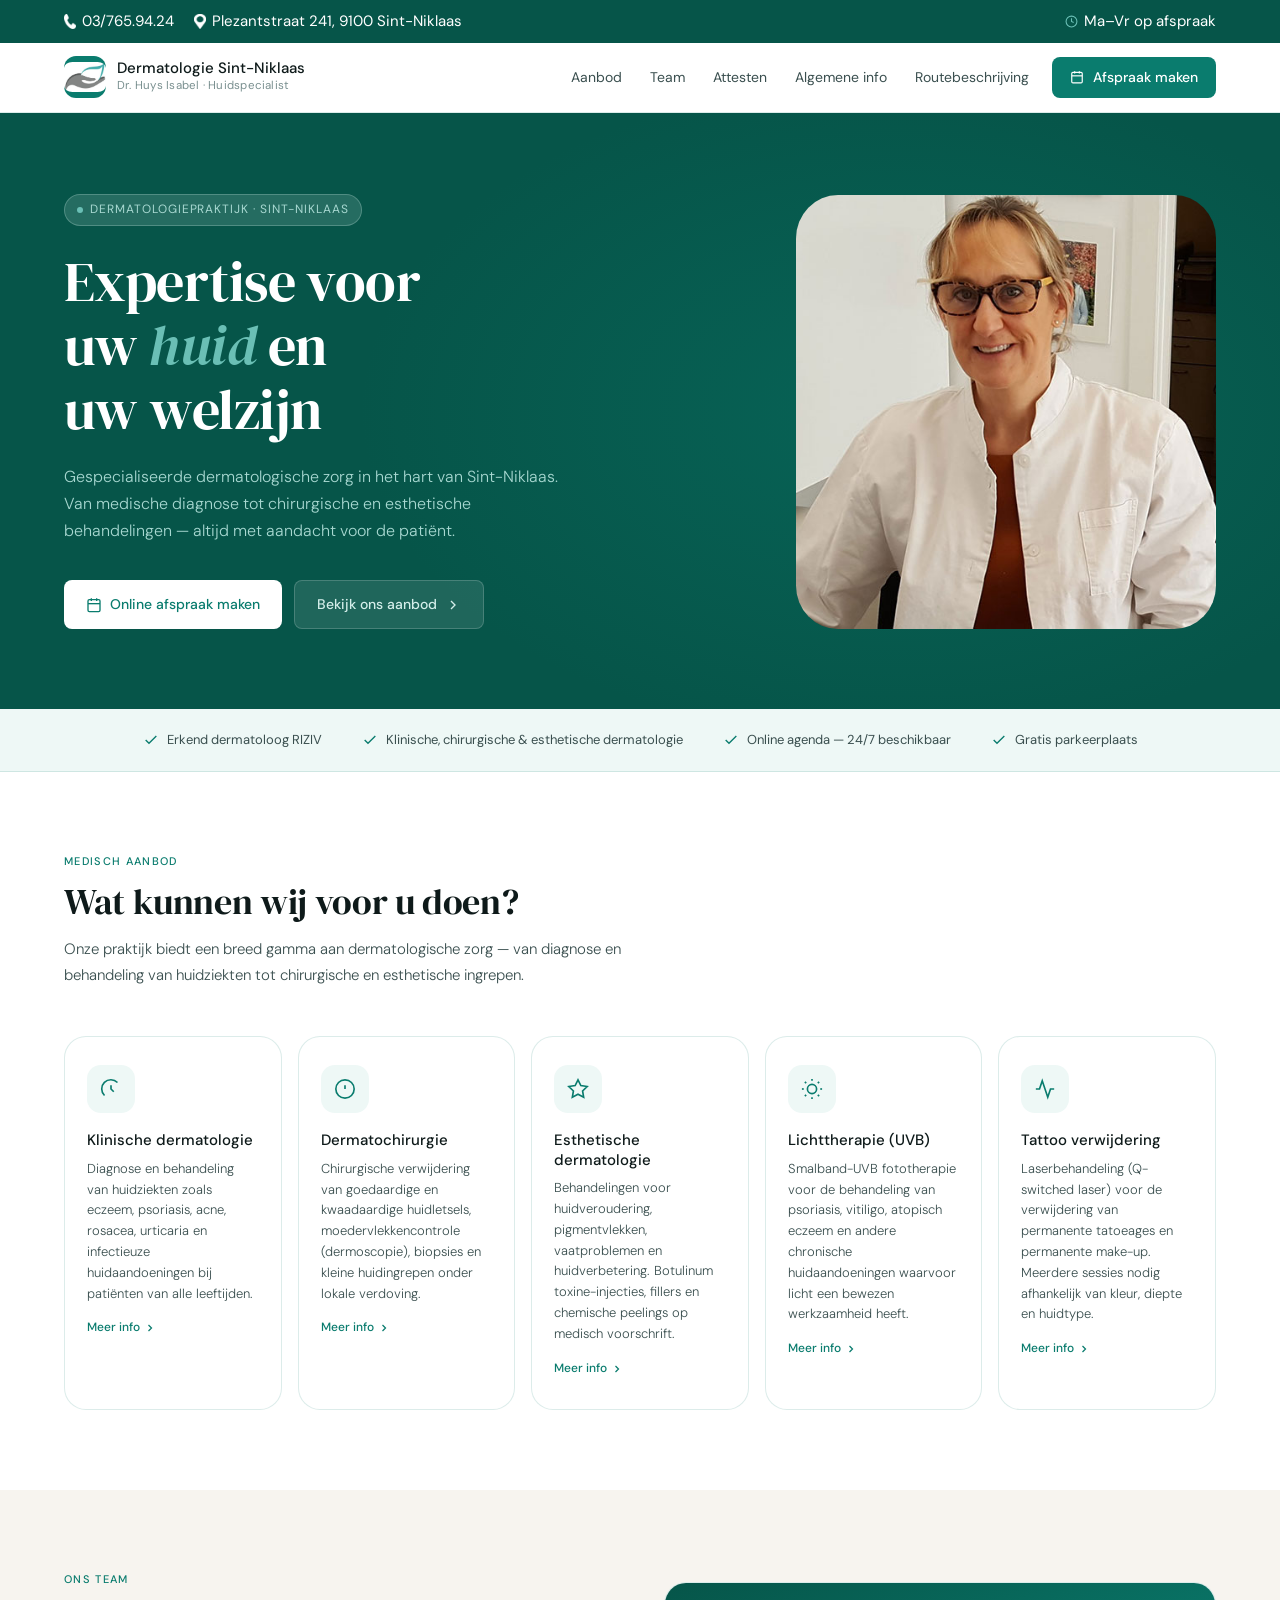
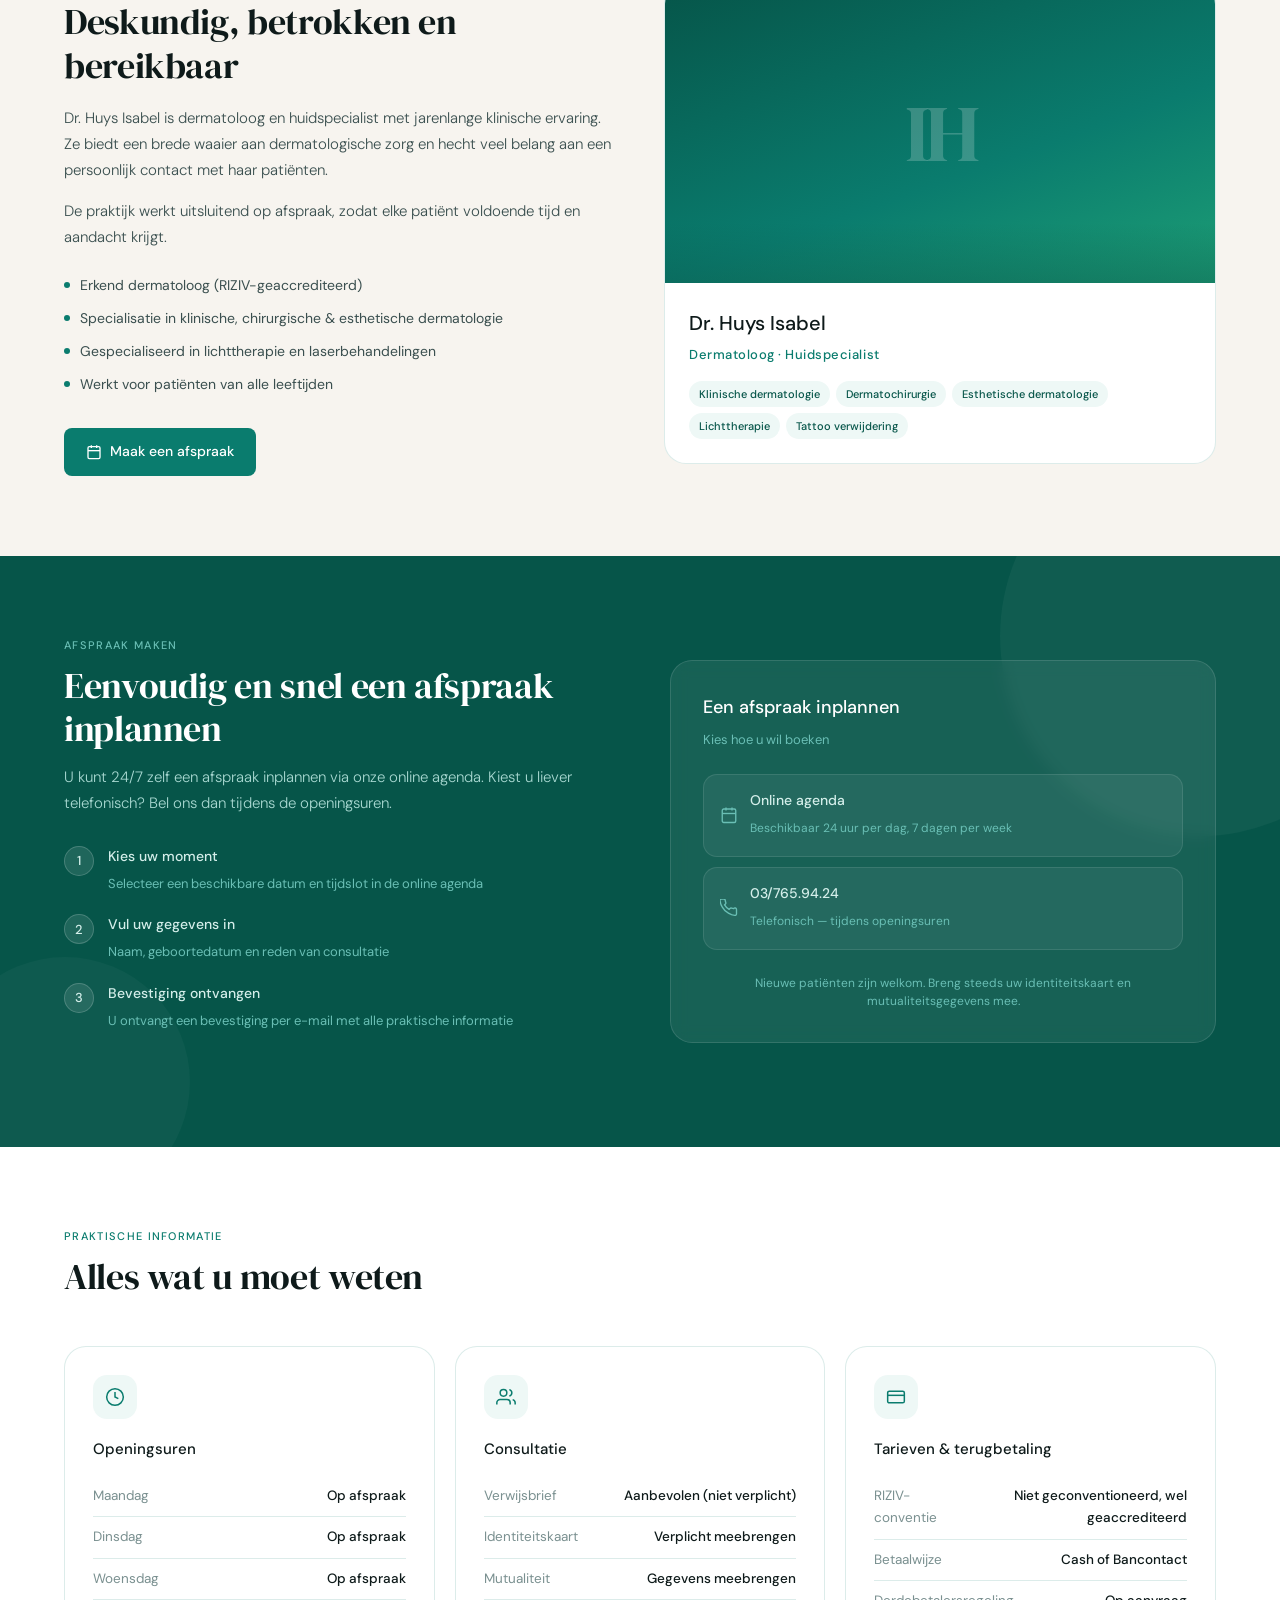
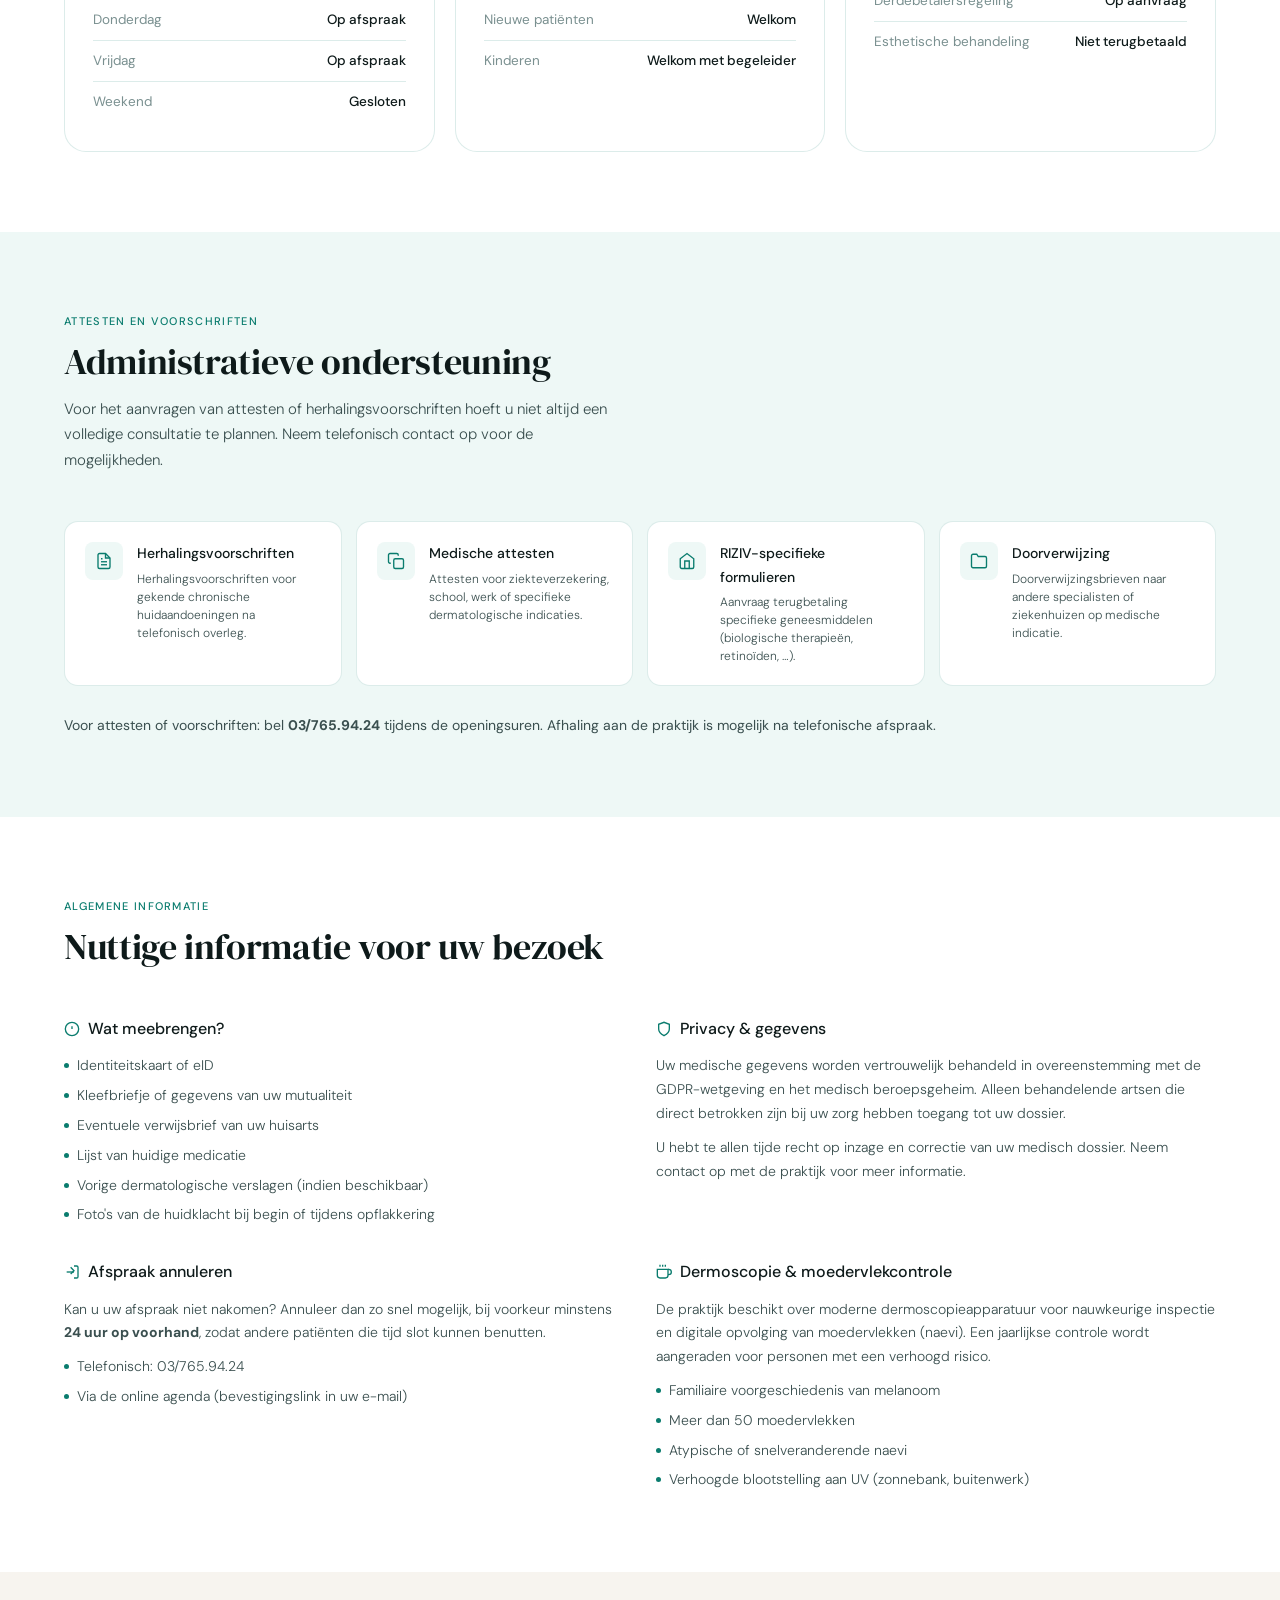
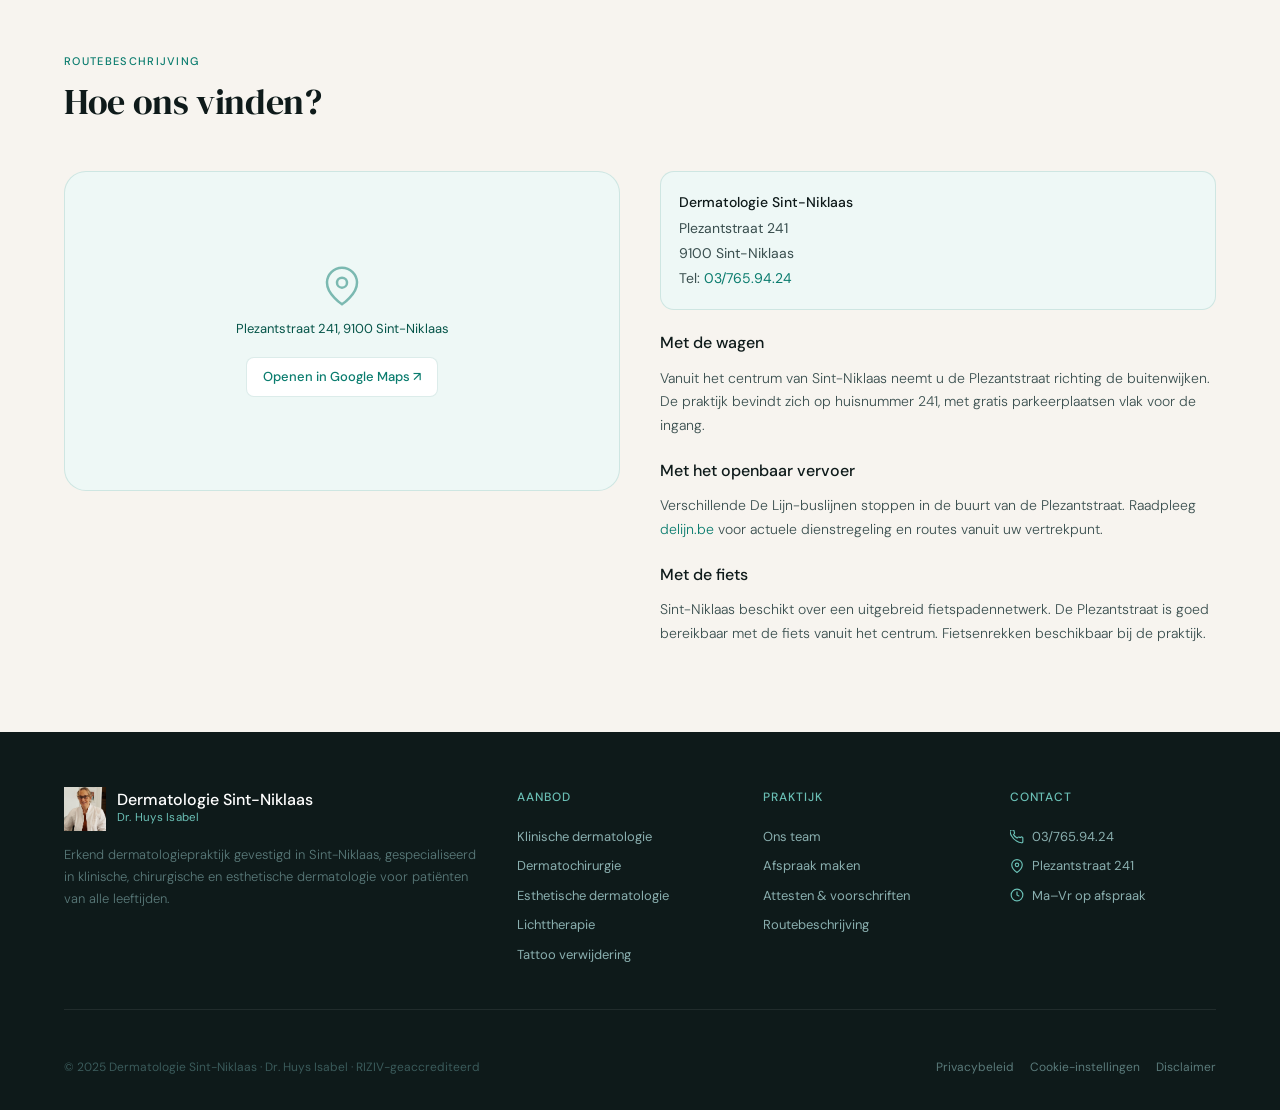
==== index.html @ d9a7b449 "first commit" ====
<!DOCTYPE html>
<html lang="nl-BE">
<head>
  <meta charset="UTF-8">
  <meta name="viewport" content="width=device-width, initial-scale=1.0">
  <title>Dermatologie Sint-Niklaas – Dr. Huys Isabel</title>
  <link rel="preconnect" href="https://fonts.googleapis.com">
  <link rel="preconnect" href="https://fonts.gstatic.com" crossorigin>
  <link href="https://fonts.googleapis.com/css2?family=DM+Sans:ital,opsz,wght@0,9..40,300;0,9..40,400;0,9..40,500;1,9..40,300&family=DM+Serif+Display:ital@0;1&display=swap" rel="stylesheet">
  <link rel="stylesheet" href="style.css">
</head>
<body>

<!-- TOPBAR -->
<div class="topbar">
  <div class="topbar-left">
    <div class="topbar-item">
      <img src="Images/phone_icon.png" >
      03/765.94.24
    </div>
    <div class="topbar-item">
      <img src="Images/location_icon.png">
      Plezantstraat 241, 9100 Sint-Niklaas
    </div>
  </div>
  <div class="topbar-item">
    <svg viewBox="0 0 24 24" stroke-width="2"><circle cx="12" cy="12" r="10"/><polyline points="12,6 12,12 16,14"/></svg>
    Ma–Vr op afspraak
  </div>
</div>

<!-- HEADER -->
<header class="header" id="header">
  <a href="#" class="logo">
    <div class="logo-mark">
      <img src="Images/logo.png" alt="logo" style="border-radius: 20%;"/>
    </div>
    <div>
      <div class="logo-name">Dermatologie Sint-Niklaas</div>
      <div class="logo-sub">Dr. Huys Isabel · Huidspecialist</div>
    </div>
  </a>
  <nav class="nav" id="nav">
    <a href="#aanbod">Aanbod</a>
    <a href="#team">Team</a>
    <a href="#attesten">Attesten</a>
    <a href="#info">Algemene info</a>
    <a href="#route">Routebeschrijving</a>
    <a href="#afspraak" class="nav-cta">
      <svg style="width:14px;height:14px;stroke:currentColor;fill:none;stroke-width:2;display:inline;margin-right:5px;vertical-align:-2px" viewBox="0 0 24 24"><rect x="3" y="4" width="18" height="18" rx="2"/><line x1="16" y1="2" x2="16" y2="6"/><line x1="8" y1="2" x2="8" y2="6"/><line x1="3" y1="10" x2="21" y2="10"/></svg>
      Afspraak maken
    </a>
  </nav>
  <button class="hamburger" onclick="document.getElementById('nav').classList.toggle('open')" aria-label="Menu openen">
    <span></span><span></span><span></span>
  </button>
</header>

<!-- HERO -->
<section class="hero">
  <div class="hero-content">
    <div class="hero-tag"><div class="hero-tag-dot"></div> Dermatologiepraktijk · Sint-Niklaas</div>
    <h1>Expertise voor<br>uw <em>huid</em> en<br>uw welzijn</h1>
    <p class="hero-desc">Gespecialiseerde dermatologische zorg in het hart van Sint-Niklaas. Van medische diagnose tot chirurgische en esthetische behandelingen — altijd met aandacht voor de patiënt.</p>
    <div class="hero-actions">
      <a href="#afspraak" class="btn btn-white">
        <svg viewBox="0 0 24 24"><rect x="3" y="4" width="18" height="18" rx="2"/><line x1="16" y1="2" x2="16" y2="6"/><line x1="8" y1="2" x2="8" y2="6"/><line x1="3" y1="10" x2="21" y2="10"/></svg>
        Online afspraak maken
      </a>
      <a href="#aanbod" class="btn btn-ghost">
        Bekijk ons aanbod
        <svg viewBox="0 0 24 24"><polyline points="9 18 15 12 9 6"/></svg>
      </a>
    </div>
  </div>
  <div class="hero-content">
    <img src="Images/ProfielFoto.png" alt="Profielfoto" style="border-radius: 10%;"/>
  </div>
</section>

<!-- TRUST BAR -->
<div class="trust-bar">
  <div class="trust-item">
    <svg viewBox="0 0 24 24"><polyline points="20 6 9 17 4 12"/></svg>
    Erkend dermatoloog RIZIV
  </div>
  <div class="trust-item">
    <svg viewBox="0 0 24 24"><polyline points="20 6 9 17 4 12"/></svg>
    Klinische, chirurgische & esthetische dermatologie
  </div>
  <div class="trust-item">
    <svg viewBox="0 0 24 24"><polyline points="20 6 9 17 4 12"/></svg>
    Online agenda — 24/7 beschikbaar
  </div>
  <div class="trust-item">
    <svg viewBox="0 0 24 24"><polyline points="20 6 9 17 4 12"/></svg>
    Gratis parkeerplaats
  </div>
</div>

<!-- AANBOD -->
<section class="section" id="aanbod">
  <div class="section-header">
    <div class="eyebrow">Medisch aanbod</div>
    <h2 class="section-title">Wat kunnen wij voor u doen?</h2>
    <p class="section-desc">Onze praktijk biedt een breed gamma aan dermatologische zorg — van diagnose en behandeling van huidziekten tot chirurgische en esthetische ingrepen.</p>
  </div>
  <div class="services-grid">
    <div class="service-card">
      <div class="service-icon">
        <svg viewBox="0 0 24 24"><path d="M4.93 19.07A10 10 0 1119.07 4.93"/><path d="M12 8v4l3 3"/></svg>
      </div>
      <h3>Klinische dermatologie</h3>
      <p>Diagnose en behandeling van huidziekten zoals eczeem, psoriasis, acne, rosacea, urticaria en infectieuze huidaandoeningen bij patiënten van alle leeftijden.</p>
      <div class="service-link">Meer info <svg viewBox="0 0 24 24"><polyline points="9 18 15 12 9 6"/></svg></div>
    </div>
    <div class="service-card">
      <div class="service-icon">
        <svg viewBox="0 0 24 24"><circle cx="12" cy="12" r="10"/><line x1="12" y1="8" x2="12" y2="12"/><line x1="12" y1="16" x2="12.01" y2="16"/></svg>
      </div>
      <h3>Dermatochirurgie</h3>
      <p>Chirurgische verwijdering van goedaardige en kwaadaardige huidletsels, moedervlekkencontrole (dermoscopie), biopsies en kleine huidingrepen onder lokale verdoving.</p>
      <div class="service-link">Meer info <svg viewBox="0 0 24 24"><polyline points="9 18 15 12 9 6"/></svg></div>
    </div>
    <div class="service-card">
      <div class="service-icon">
        <svg viewBox="0 0 24 24"><path d="M12 2l3.09 6.26L22 9.27l-5 4.87 1.18 6.88L12 17.77l-6.18 3.25L7 14.14 2 9.27l6.91-1.01L12 2z"/></svg>
      </div>
      <h3>Esthetische dermatologie</h3>
      <p>Behandelingen voor huidveroudering, pigmentvlekken, vaatproblemen en huidverbetering. Botulinum toxine-injecties, fillers en chemische peelings op medisch voorschrift.</p>
      <div class="service-link">Meer info <svg viewBox="0 0 24 24"><polyline points="9 18 15 12 9 6"/></svg></div>
    </div>
    <div class="service-card">
      <div class="service-icon">
        <svg viewBox="0 0 24 24"><circle cx="12" cy="12" r="5"/><line x1="12" y1="1" x2="12" y2="3"/><line x1="12" y1="21" x2="12" y2="23"/><line x1="4.22" y1="4.22" x2="5.64" y2="5.64"/><line x1="18.36" y1="18.36" x2="19.78" y2="19.78"/><line x1="1" y1="12" x2="3" y2="12"/><line x1="21" y1="12" x2="23" y2="12"/><line x1="4.22" y1="19.78" x2="5.64" y2="18.36"/><line x1="18.36" y1="5.64" x2="19.78" y2="4.22"/></svg>
      </div>
      <h3>Lichttherapie (UVB)</h3>
      <p>Smalband-UVB fototherapie voor de behandeling van psoriasis, vitiligo, atopisch eczeem en andere chronische huidaandoeningen waarvoor licht een bewezen werkzaamheid heeft.</p>
      <div class="service-link">Meer info <svg viewBox="0 0 24 24"><polyline points="9 18 15 12 9 6"/></svg></div>
    </div>
    <div class="service-card">
      <div class="service-icon">
        <svg viewBox="0 0 24 24"><polyline points="22 12 18 12 15 21 9 3 6 12 2 12"/></svg>
      </div>
      <h3>Tattoo verwijdering</h3>
      <p>Laserbehandeling (Q-switched laser) voor de verwijdering van permanente tatoeages en permanente make-up. Meerdere sessies nodig afhankelijk van kleur, diepte en huidtype.</p>
      <div class="service-link">Meer info <svg viewBox="0 0 24 24"><polyline points="9 18 15 12 9 6"/></svg></div>
    </div>
  </div>
</section>

<!-- TEAM -->
<section class="section section-sand" id="team">
  <div class="team-grid">
    <div class="team-text">
      <div class="eyebrow">Ons team</div>
      <h2 class="section-title">Deskundig, betrokken en bereikbaar</h2>
      <p>Dr. Huys Isabel is dermatoloog en huidspecialist met jarenlange klinische ervaring. Ze biedt een brede waaier aan dermatologische zorg en hecht veel belang aan een persoonlijk contact met haar patiënten.</p>
      <p>De praktijk werkt uitsluitend op afspraak, zodat elke patiënt voldoende tijd en aandacht krijgt.</p>
      <div class="team-creds">
        <div class="cred-item"><div class="cred-dot"></div>Erkend dermatoloog (RIZIV-geaccrediteerd)</div>
        <div class="cred-item"><div class="cred-dot"></div>Specialisatie in klinische, chirurgische & esthetische dermatologie</div>
        <div class="cred-item"><div class="cred-dot"></div>Gespecialiseerd in lichttherapie en laserbehandelingen</div>
        <div class="cred-item"><div class="cred-dot"></div>Werkt voor patiënten van alle leeftijden</div>
      </div>
      <a href="#afspraak" class="btn btn-teal">
        <svg viewBox="0 0 24 24"><rect x="3" y="4" width="18" height="18" rx="2"/><line x1="16" y1="2" x2="16" y2="6"/><line x1="8" y1="2" x2="8" y2="6"/><line x1="3" y1="10" x2="21" y2="10"/></svg>
        Maak een afspraak
      </a>
    </div>
    <div>
      <div class="doctor-profile">
        <div class="doctor-photo-placeholder">
          <div class="doctor-initials-big">IH</div>
        </div>
        <div class="doctor-profile-info">
          <h3>Dr. Huys Isabel</h3>
          <div class="spec">Dermatoloog · Huidspecialist</div>
          <div class="doctor-tags">
            <span class="tag">Klinische dermatologie</span>
            <span class="tag">Dermatochirurgie</span>
            <span class="tag">Esthetische dermatologie</span>
            <span class="tag">Lichttherapie</span>
            <span class="tag">Tattoo verwijdering</span>
          </div>
        </div>
      </div>
    </div>
  </div>
</section>

<!-- AFSPRAAK -->
<section class="section appt-section" id="afspraak">
  <div class="appt-inner">
    <div class="appt-text">
      <div class="eyebrow">Afspraak maken</div>
      <h2 class="section-title">Eenvoudig en snel een afspraak inplannen</h2>
      <p>U kunt 24/7 zelf een afspraak inplannen via onze online agenda. Kiest u liever telefonisch? Bel ons dan tijdens de openingsuren.</p>
      <div class="appt-steps">
        <div class="appt-step">
          <div class="step-num">1</div>
          <div class="step-info">
            <strong>Kies uw moment</strong>
            <span>Selecteer een beschikbare datum en tijdslot in de online agenda</span>
          </div>
        </div>
        <div class="appt-step">
          <div class="step-num">2</div>
          <div class="step-info">
            <strong>Vul uw gegevens in</strong>
            <span>Naam, geboortedatum en reden van consultatie</span>
          </div>
        </div>
        <div class="appt-step">
          <div class="step-num">3</div>
          <div class="step-info">
            <strong>Bevestiging ontvangen</strong>
            <span>U ontvangt een bevestiging per e-mail met alle praktische informatie</span>
          </div>
        </div>
      </div>
    </div>
    <div class="appt-card">
      <h4>Een afspraak inplannen</h4>
      <div class="appt-card-sub">Kies hoe u wil boeken</div>
      <div class="appt-options">
        <a href="https://onlinebooking.myorganizer.online?guid=MmE2ZjE2NGQtZTBhZC00NzQ1LTliNDYtNjNiOTc2MGVhNzIw&role=OA%3D%3D&language=bmxfQkU%3D" target="_blank" class="appt-opt">
          <svg viewBox="0 0 24 24"><rect x="3" y="4" width="18" height="18" rx="2"/><line x1="16" y1="2" x2="16" y2="6"/><line x1="8" y1="2" x2="8" y2="6"/><line x1="3" y1="10" x2="21" y2="10"/></svg>
          <div class="appt-opt-text">
            <strong>Online agenda</strong>
            <span>Beschikbaar 24 uur per dag, 7 dagen per week</span>
          </div>
        </a>
        <a href="tel:037659424" class="appt-opt">
          <svg viewBox="0 0 24 24"><path d="M22 16.92v3a2 2 0 01-2.18 2 19.79 19.79 0 01-8.63-3.07A19.5 19.5 0 013.09 10.81 19.79 19.79 0 01.02 2.18 2 2 0 012 0h3a2 2 0 012 1.72c.127.96.361 1.903.7 2.81a2 2 0 01-.45 2.11L6.09 7.91a16 16 0 006 6l1.27-1.27a2 2 0 012.11-.45c.907.339 1.85.573 2.81.7A2 2 0 0122 14z"/></svg>
          <div class="appt-opt-text">
            <strong>03/765.94.24</strong>
            <span>Telefonisch — tijdens openingsuren</span>
          </div>
        </a>
      </div>
      <div class="appt-note">Nieuwe patiënten zijn welkom. Breng steeds uw identiteitskaart en mutualiteitsgegevens mee.</div>
    </div>
  </div>
</section>

<!-- PRAKTISCHE INFO -->
<section class="section" id="info">
  <div class="section-header">
    <div class="eyebrow">Praktische informatie</div>
    <h2 class="section-title">Alles wat u moet weten</h2>
  </div>
  <div class="info-grid">
    <div class="info-card">
      <div class="info-card-icon">
        <svg viewBox="0 0 24 24"><circle cx="12" cy="12" r="10"/><polyline points="12,6 12,12 16,14"/></svg>
      </div>
      <h3>Openingsuren</h3>
      <dl class="info-rows">
        <div class="info-row"><dt>Maandag</dt><dd>Op afspraak</dd></div>
        <div class="info-row"><dt>Dinsdag</dt><dd>Op afspraak</dd></div>
        <div class="info-row"><dt>Woensdag</dt><dd>Op afspraak</dd></div>
        <div class="info-row"><dt>Donderdag</dt><dd>Op afspraak</dd></div>
        <div class="info-row"><dt>Vrijdag</dt><dd>Op afspraak</dd></div>
        <div class="info-row"><dt>Weekend</dt><dd>Gesloten</dd></div>
      </dl>
    </div>
    <div class="info-card">
      <div class="info-card-icon">
        <svg viewBox="0 0 24 24"><path d="M17 21v-2a4 4 0 00-4-4H5a4 4 0 00-4 4v2"/><circle cx="9" cy="7" r="4"/><path d="M23 21v-2a4 4 0 00-3-3.87"/><path d="M16 3.13a4 4 0 010 7.75"/></svg>
      </div>
      <h3>Consultatie</h3>
      <dl class="info-rows">
        <div class="info-row"><dt>Verwijsbrief</dt><dd>Aanbevolen (niet verplicht)</dd></div>
        <div class="info-row"><dt>Identiteitskaart</dt><dd>Verplicht meebrengen</dd></div>
        <div class="info-row"><dt>Mutualiteit</dt><dd>Gegevens meebrengen</dd></div>
        <div class="info-row"><dt>Nieuwe patiënten</dt><dd>Welkom</dd></div>
        <div class="info-row"><dt>Kinderen</dt><dd>Welkom met begeleider</dd></div>
      </dl>
    </div>
    <div class="info-card">
      <div class="info-card-icon">
        <svg viewBox="0 0 24 24"><rect x="2" y="5" width="20" height="14" rx="2"/><line x1="2" y1="10" x2="22" y2="10"/></svg>
      </div>
      <h3>Tarieven & terugbetaling</h3>
      <dl class="info-rows">
        <div class="info-row"><dt>RIZIV-conventie</dt><dd>Niet geconventioneerd, wel geaccrediteerd</dd></div>
        <div class="info-row"><dt>Betaalwijze</dt><dd>Cash of Bancontact</dd></div>
        <div class="info-row"><dt>Derdebetalersregeling</dt><dd>Op aanvraag</dd></div>
        <div class="info-row"><dt>Esthetische behandeling</dt><dd>Niet terugbetaald</dd></div>
      </dl>
    </div>
  </div>
</section>

<!-- ATTESTEN & VOORSCHRIFTEN -->
<section class="section section-tealxl" id="attesten">
  <div class="section-header">
    <div class="eyebrow">Attesten en voorschriften</div>
    <h2 class="section-title">Administratieve ondersteuning</h2>
    <p class="section-desc">Voor het aanvragen van attesten of herhalingsvoorschriften hoeft u niet altijd een volledige consultatie te plannen. Neem telefonisch contact op voor de mogelijkheden.</p>
  </div>
  <div class="attest-grid">
    <div class="attest-item">
      <div class="attest-icon"><svg viewBox="0 0 24 24"><path d="M14 2H6a2 2 0 00-2 2v16a2 2 0 002 2h12a2 2 0 002-2V8z"/><polyline points="14,2 14,8 20,8"/><line x1="16" y1="13" x2="8" y2="13"/><line x1="16" y1="17" x2="8" y2="17"/><polyline points="10,9 9,9 8,9"/></svg></div>
      <div>
        <h4>Herhalingsvoorschriften</h4>
        <p>Herhalingsvoorschriften voor gekende chronische huidaandoeningen na telefonisch overleg.</p>
      </div>
    </div>
    <div class="attest-item">
      <div class="attest-icon"><svg viewBox="0 0 24 24"><rect x="9" y="9" width="13" height="13" rx="2"/><path d="M5 15H4a2 2 0 01-2-2V4a2 2 0 012-2h9a2 2 0 012 2v1"/></svg></div>
      <div>
        <h4>Medische attesten</h4>
        <p>Attesten voor ziekteverzekering, school, werk of specifieke dermatologische indicaties.</p>
      </div>
    </div>
    <div class="attest-item">
      <div class="attest-icon"><svg viewBox="0 0 24 24"><path d="M3 9l9-7 9 7v11a2 2 0 01-2 2H5a2 2 0 01-2-2z"/><polyline points="9,22 9,12 15,12 15,22"/></svg></div>
      <div>
        <h4>RIZIV-specifieke formulieren</h4>
        <p>Aanvraag terugbetaling specifieke geneesmiddelen (biologische therapieën, retinoïden, …).</p>
      </div>
    </div>
    <div class="attest-item">
      <div class="attest-icon"><svg viewBox="0 0 24 24"><path d="M22 19a2 2 0 01-2 2H4a2 2 0 01-2-2V5a2 2 0 012-2h5l2 3h9a2 2 0 012 2z"/></svg></div>
      <div>
        <h4>Doorverwijzing</h4>
        <p>Doorverwijzingsbrieven naar andere specialisten of ziekenhuizen op medische indicatie.</p>
      </div>
    </div>
  </div>
  <p style="margin-top: 28px; font-size: 14px; color: var(--ink-2);">Voor attesten of voorschriften: bel <strong>03/765.94.24</strong> tijdens de openingsuren. Afhaling aan de praktijk is mogelijk na telefonische afspraak.</p>
</section>

<!-- ALGEMENE INFO -->
<section class="section" id="alginfo">
  <div class="section-header">
    <div class="eyebrow">Algemene informatie</div>
    <h2 class="section-title">Nuttige informatie voor uw bezoek</h2>
  </div>
  <div class="general-grid">
    <div class="general-block">
      <h3>
        <svg viewBox="0 0 24 24"><circle cx="12" cy="12" r="10"/><line x1="12" y1="8" x2="12" y2="12"/><line x1="12" y1="16" x2="12.01" y2="16"/></svg>
        Wat meebrengen?
      </h3>
      <ul>
        <li>Identiteitskaart of eID</li>
        <li>Kleefbriefje of gegevens van uw mutualiteit</li>
        <li>Eventuele verwijsbrief van uw huisarts</li>
        <li>Lijst van huidige medicatie</li>
        <li>Vorige dermatologische verslagen (indien beschikbaar)</li>
        <li>Foto's van de huidklacht bij begin of tijdens opflakkering</li>
      </ul>
    </div>
    <div class="general-block">
      <h3>
        <svg viewBox="0 0 24 24"><path d="M12 22s8-4 8-10V5l-8-3-8 3v7c0 6 8 10 8 10z"/></svg>
        Privacy & gegevens
      </h3>
      <p>Uw medische gegevens worden vertrouwelijk behandeld in overeenstemming met de GDPR-wetgeving en het medisch beroepsgeheim. Alleen behandelende artsen die direct betrokken zijn bij uw zorg hebben toegang tot uw dossier.</p>
      <p style="margin-top: 10px;">U hebt te allen tijde recht op inzage en correctie van uw medisch dossier. Neem contact op met de praktijk voor meer informatie.</p>
    </div>
    <div class="general-block">
      <h3>
        <svg viewBox="0 0 24 24"><path d="M10 15l5-5-5-5"/><line x1="4" y1="12" x2="15" y2="12"/><path d="M15 3h4a2 2 0 012 2v14a2 2 0 01-2 2h-4"/></svg>
        Afspraak annuleren
      </h3>
      <p>Kan u uw afspraak niet nakomen? Annuleer dan zo snel mogelijk, bij voorkeur minstens <strong>24 uur op voorhand</strong>, zodat andere patiënten die tijd slot kunnen benutten.</p>
      <ul style="margin-top: 10px;">
        <li>Telefonisch: 03/765.94.24</li>
        <li>Via de online agenda (bevestigingslink in uw e-mail)</li>
      </ul>
    </div>
    <div class="general-block">
      <h3>
        <svg viewBox="0 0 24 24"><path d="M18 8h1a4 4 0 010 8h-1"/><path d="M2 8h16v9a4 4 0 01-4 4H6a4 4 0 01-4-4V8z"/><line x1="6" y1="1" x2="6" y2="4"/><line x1="10" y1="1" x2="10" y2="4"/><line x1="14" y1="1" x2="14" y2="4"/></svg>
        Dermoscopie & moedervlekcontrole
      </h3>
      <p>De praktijk beschikt over moderne dermoscopieapparatuur voor nauwkeurige inspectie en digitale opvolging van moedervlekken (naevi). Een jaarlijkse controle wordt aangeraden voor personen met een verhoogd risico.</p>
      <ul style="margin-top: 10px;">
        <li>Familiaire voorgeschiedenis van melanoom</li>
        <li>Meer dan 50 moedervlekken</li>
        <li>Atypische of snelveranderende naevi</li>
        <li>Verhoogde blootstelling aan UV (zonnebank, buitenwerk)</li>
      </ul>
    </div>
  </div>
</section>

<!-- ROUTEBESCHRIJVING -->
<section class="section section-sand" id="route">
  <div class="section-header">
    <div class="eyebrow">Routebeschrijving</div>
    <h2 class="section-title">Hoe ons vinden?</h2>
  </div>
  <div class="route-grid">
    <div>
      <div class="map-placeholder">
        <svg viewBox="0 0 24 24"><path d="M21 10c0 7-9 13-9 13s-9-6-9-13a9 9 0 0118 0z"/><circle cx="12" cy="10" r="3"/></svg>
        <p>Plezantstraat 241, 9100 Sint-Niklaas</p>
        <a href="https://www.google.com/maps/search/?api=1&query=Plezantstraat+241+9100+Sint-Niklaas" target="_blank">
          Openen in Google Maps ↗
        </a>
      </div>
    </div>
    <div class="route-info">
      <div class="address-block">
        <strong>Dermatologie Sint-Niklaas</strong><br>
        Plezantstraat 241<br>
        9100 Sint-Niklaas<br>
        Tel: <a href="tel:037659424" style="color: var(--teal);">03/765.94.24</a>
      </div>
      <h3>Met de wagen</h3>
      <p>Vanuit het centrum van Sint-Niklaas neemt u de Plezantstraat richting de buitenwijken. De praktijk bevindt zich op huisnummer 241, met gratis parkeerplaatsen vlak voor de ingang.</p>
      <h3>Met het openbaar vervoer</h3>
      <p>Verschillende De Lijn-buslijnen stoppen in de buurt van de Plezantstraat. Raadpleeg <a href="https://www.delijn.be" target="_blank" style="color: var(--teal);">delijn.be</a> voor actuele dienstregeling en routes vanuit uw vertrekpunt.</p>
      <h3>Met de fiets</h3>
      <p>Sint-Niklaas beschikt over een uitgebreid fietspadennetwerk. De Plezantstraat is goed bereikbaar met de fiets vanuit het centrum. Fietsenrekken beschikbaar bij de praktijk.</p>
    </div>
  </div>
</section>

<!-- FOOTER -->
<footer class="footer">
  <div class="footer-top">
    <div class="footer-brand">
      <div class="logo" style="margin-bottom: 14px;">
        <div class="logo-mark">
          <svg viewBox="0 0 24 24"><path d="M12 2L8 8H4l4 6H4l8 8 8-8h-4l4-6h-4z"/></svg>
          <img src="Images/ProfielFoto.png" alt="Images/ProfielFoto.png"/>
        </div>
        <div>
          <div class="logo-name">Dermatologie Sint-Niklaas</div>
          <div class="logo-sub">Dr. Huys Isabel</div>
        </div>
      </div>
      <p>Erkend dermatologiepraktijk gevestigd in Sint-Niklaas, gespecialiseerd in klinische, chirurgische en esthetische dermatologie voor patiënten van alle leeftijden.</p>
    </div>
    <div class="footer-col">
      <h4>Aanbod</h4>
      <a href="#aanbod">Klinische dermatologie</a>
      <a href="#aanbod">Dermatochirurgie</a>
      <a href="#aanbod">Esthetische dermatologie</a>
      <a href="#aanbod">Lichttherapie</a>
      <a href="#aanbod">Tattoo verwijdering</a>
    </div>
    <div class="footer-col">
      <h4>Praktijk</h4>
      <a href="#team">Ons team</a>
      <a href="#afspraak">Afspraak maken</a>
      <a href="#attesten">Attesten & voorschriften</a>
      <a href="#route">Routebeschrijving</a>
    </div>
    <div class="footer-col">
      <h4>Contact</h4>
      <div class="footer-contact-item">
        <svg viewBox="0 0 24 24"><path d="M22 16.92v3a2 2 0 01-2.18 2 19.79 19.79 0 01-8.63-3.07A19.5 19.5 0 013.09 10.81 19.79 19.79 0 01.02 2.18 2 2 0 012 0h3a2 2 0 012 1.72c.127.96.361 1.903.7 2.81a2 2 0 01-.45 2.11L6.09 7.91a16 16 0 006 6l1.27-1.27a2 2 0 012.11-.45c.907.339 1.85.573 2.81.7A2 2 0 0122 14z"/></svg>
        03/765.94.24
      </div>
      <div class="footer-contact-item">
        <svg viewBox="0 0 24 24"><path d="M21 10c0 7-9 13-9 13s-9-6-9-13a9 9 0 0118 0z"/><circle cx="12" cy="10" r="3"/></svg>
        Plezantstraat 241
      </div>
      <div class="footer-contact-item">
        <svg viewBox="0 0 24 24"><circle cx="12" cy="12" r="10"/><polyline points="12,6 12,12 16,14"/></svg>
        Ma–Vr op afspraak
      </div>
    </div>
  </div>
  <div class="footer-bottom">
    <span>© 2025 Dermatologie Sint-Niklaas · Dr. Huys Isabel · RIZIV-geaccrediteerd</span>
    <div style="display: flex; gap: 16px;">
      <a href="#">Privacybeleid</a>
      <a href="#">Cookie-instellingen</a>
      <a href="#">Disclaimer</a>
    </div>
  </div>
</footer>

</body>
</html>
---- style.css ----
/* @AUTHOR : ISMAIL */


*, *::before, *::after { box-sizing: border-box; margin: 0; padding: 0; } /* reset std browser margins/paddings enz */
/* kleuren die ik gebruik */
:root {
    --ink:      #0e1a1a;
    --ink-2:    #3a4f4f;
    --ink-3:    #7a9090;
    --teal:     #0a7c6e;
    --teal-d:   #065549;
    --teal-l:   #d4eeea;
    --teal-xl:  #eef8f6;
    --sand:     #f7f4ef;
    --white:    #ffffff;
    --border:   rgba(10,124,110,0.14);
    --radius-s: 8px;
    --radius-m: 14px;
    --radius-l: 22px;
}

html { scroll-behavior: smooth; }

body {
    font-family: 'DM Sans', sans-serif;
    font-size: 18px;
    line-height: 1.65;
    color: var(--ink);
    background: var(--white);
    -webkit-font-smoothing: antialiased;
}

a { color: inherit; text-decoration: none; }
img { display: block; max-width: 100%; }

/* ── TOPBAR ── */
.topbar {
    background: var(--teal-d);
    color: #ffffff;
    font-size: 15px;
    padding: 9px 5vw;
    display: flex;
    justify-content: space-between;
    align-items: center;
    gap: 12px;
}
.topbar a { color: #d4eeea; }
.topbar-left { display: flex; gap: 20px; }
.topbar-item { display: flex; align-items: center; gap: 6px; }
.topbar-item svg { width: 13px; height: 13px; stroke: #6abfb5; fill: none; flex-shrink: 0; }
.topbar img { width: 12px; height: 15px }

/* ── HEADER / NAV ── */
.header {
    position: sticky;
    top: 0;
    z-index: 100;
    background: rgba(255,255,255,0.92);
    backdrop-filter: blur(12px);
    -webkit-backdrop-filter: blur(12px);
    border-bottom: 1px solid var(--border);
    padding: 0 5vw;
    height: 70px;
    display: flex;
    align-items: center;
    justify-content: space-between;
}
.logo {
    display: flex;
    align-items: center;
    gap: 11px;
}
.logo-mark {
    width: 42px; height: 42px;
    background: var(--teal);
    border-radius: 12px;
    display: flex; align-items: center; justify-content: center;
    flex-shrink: 0;
}
.logo-mark svg { width: 22px; height: 22px; stroke: #fff; fill: none; stroke-width: 1.8; }
.logo-name { font-size: 15px; font-weight: 500; color: var(--ink); line-height: 1.2; }
.logo-sub { font-size: 11.5px; color: var(--ink-3); letter-spacing: 0.02em; }

.nav { display: flex; align-items: center; gap: 2px; }
.nav a {
    font-size: 14px;
    color: var(--ink-2);
    padding: 7px 13px;
    border-radius: var(--radius-s);
    transition: background 0.15s, color 0.15s;
    white-space: nowrap;
}
.nav a:hover { background: var(--teal-xl); color: var(--teal); }
.nav-cta {
    background: var(--teal) !important;
    color: #fff !important;
    font-weight: 500;
    margin-left: 8px;
    padding: 9px 18px !important;
    border-radius: var(--radius-s) !important;
}
.nav-cta:hover { background: var(--teal-d) !important; }

/* hamburger */
.hamburger { display: none; cursor: pointer; background: none; border: none; padding: 6px; }
.hamburger span { display: block; width: 22px; height: 2px; background: var(--ink); border-radius: 2px; margin: 4px 0; transition: 0.2s; }

/* ── HERO ── */
.hero {
    background: var(--teal-d);
    padding: 80px 5vw 0;
    display: grid;
    grid-template-columns: 1fr 420px;
    gap: 48px;
    align-items: end;
    overflow: hidden;
    position: relative;
}
.hero::before {
    content: '';
    position: absolute;
    inset: 0;
    background: radial-gradient(ellipse 60% 80% at 70% 50%, rgba(10,124,110,0.35) 0%, transparent 70%);
    pointer-events: none;
}
.hero-content { padding-bottom: 80px; position: relative; z-index: 1; }
.hero-tag {
    display: inline-flex;
    align-items: center;
    gap: 7px;
    background: rgba(212,238,234,0.15);
    border: 1px solid rgba(212,238,234,0.25);
    color: #a8d8d1;
    font-size: 12px;
    letter-spacing: 0.08em;
    text-transform: uppercase;
    padding: 5px 12px;
    border-radius: 100px;
    margin-bottom: 24px;
}
.hero-tag-dot { width: 6px; height: 6px; background: #6abfb5; border-radius: 50%; }
.hero h1 {
    font-family: 'DM Serif Display', serif;
    font-size: clamp(36px, 5vw, 56px);
    font-weight: 400;
    color: #fff;
    line-height: 1.15;
    margin-bottom: 20px;
    letter-spacing: -0.01em;
}
.hero h1 em { font-style: italic; color: #6abfb5; }
.hero-desc {
    font-size: 16px;
    color: #a8d8d1;
    max-width: 500px;
    margin-bottom: 36px;
    line-height: 1.7;
    font-weight: 300;
}
.hero-actions { display: flex; gap: 12px; flex-wrap: wrap; }
.btn {
    display: inline-flex;
    align-items: center;
    gap: 8px;
    font-family: 'DM Sans', sans-serif;
    font-size: 14px;
    font-weight: 500;
    padding: 12px 22px;
    border-radius: var(--radius-s);
    cursor: pointer;
    border: none;
    transition: 0.15s;
    white-space: nowrap;
}
.btn svg { width: 16px; height: 16px; stroke: currentColor; fill: none; stroke-width: 2; flex-shrink: 0; }
.btn-white { background: #fff; color: var(--teal); }
.btn-white:hover { background: var(--teal-l); }
.btn-ghost { background: rgba(255,255,255,0.1); color: #d4eeea; border: 1px solid rgba(255,255,255,0.18); }
.btn-ghost:hover { background: rgba(255,255,255,0.18); }
.btn-teal { background: var(--teal); color: #fff; }
.btn-teal:hover { background: var(--teal-d); }
.btn-outline { background: transparent; color: var(--teal); border: 1.5px solid var(--teal); }
.btn-outline:hover { background: var(--teal-xl); }

.hero-visual {
    position: relative;
    z-index: 1;
    display: flex;
    flex-direction: column;
    gap: 12px;
    padding-bottom: 0;
}
.doctor-card {
    background: rgba(255,255,255,0.07);
    border: 1px solid rgba(255,255,255,0.12);
    border-radius: var(--radius-l) var(--radius-l) 0 0;
    padding: 28px;
    backdrop-filter: blur(8px);
}
.doctor-card-top { display: flex; align-items: center; gap: 14px; margin-bottom: 20px; }
.doctor-avatar {
    width: 58px; height: 58px; border-radius: 50%;
    background: linear-gradient(135deg, #1d9e75, #0a7c6e);
    display: flex; align-items: center; justify-content: center;
    font-family: 'DM Serif Display', serif;
    font-size: 22px;
    color: #fff;
    flex-shrink: 0;
}
.doctor-name { font-size: 16px; font-weight: 500; color: #fff; }
.doctor-title { font-size: 12px; color: #6abfb5; margin-top: 2px; }
.doctor-stats {
    display: grid;
    grid-template-columns: 1fr 1fr;
    gap: 10px;
}
.stat-pill {
    background: rgba(255,255,255,0.06);
    border-radius: var(--radius-s);
    padding: 10px 12px;
    display: flex;
    align-items: center;
    gap: 8px;
}
.stat-pill svg { width: 14px; height: 14px; stroke: #6abfb5; fill: none; stroke-width: 2; flex-shrink: 0; }
.stat-pill-text { font-size: 12px; color: #a8d8d1; line-height: 1.3; }
.stat-pill-val { font-size: 13px; font-weight: 500; color: #d4eeea; display: block; }

/* ── TRUST BAR ── */
.trust-bar {
    background: var(--teal-xl);
    border-bottom: 1px solid var(--border);
    padding: 20px 5vw;
    display: flex;
    justify-content: center;
    gap: 40px;
    flex-wrap: wrap;
}
.trust-item { display: flex; align-items: center; gap: 8px; font-size: 13px; color: var(--ink-2); }
.trust-item svg { width: 16px; height: 16px; stroke: var(--teal); fill: none; stroke-width: 2; }

/* ── SECTIONS ── */
.section { padding: 80px 5vw; }
.section-sand { background: var(--sand); }
.section-tealxl { background: var(--teal-xl); }

.section-header { margin-bottom: 48px; }
.eyebrow {
    font-size: 11px;
    font-weight: 500;
    letter-spacing: 0.12em;
    text-transform: uppercase;
    color: var(--teal);
    margin-bottom: 10px;
}
.section-title {
    font-family: 'DM Serif Display', serif;
    font-size: clamp(26px, 3.5vw, 36px);
    font-weight: 400;
    color: var(--ink);
    line-height: 1.2;
    letter-spacing: -0.01em;
    margin-bottom: 14px;
}
.section-desc { font-size: 15px; color: var(--ink-2); max-width: 560px; line-height: 1.7; font-weight: 300; }

/* ── SERVICES ── */
.services-grid {
    display: grid;
    grid-template-columns: repeat(auto-fit, minmax(190px, 1fr));
    gap: 16px;
}
.service-card {
    background: var(--white);
    border: 1px solid var(--border);
    border-radius: var(--radius-l);
    padding: 28px 22px;
    transition: box-shadow 0.2s, transform 0.2s, border-color 0.2s;
    cursor: default;
}
.service-card:hover {
    box-shadow: 0 8px 32px rgba(10,124,110,0.1);
    transform: translateY(-2px);
    border-color: rgba(10,124,110,0.3);
}
.service-icon {
    width: 48px; height: 48px;
    background: var(--teal-xl);
    border-radius: var(--radius-m);
    display: flex; align-items: center; justify-content: center;
    margin-bottom: 18px;
}
.service-icon svg { width: 22px; height: 22px; stroke: var(--teal); fill: none; stroke-width: 1.8; }
.service-card h3 { font-size: 15px; font-weight: 500; color: var(--ink); margin-bottom: 8px; line-height: 1.3; }
.service-card p { font-size: 13px; color: var(--ink-2); line-height: 1.6; font-weight: 300; }
.service-link {
    display: inline-flex; align-items: center; gap: 4px;
    font-size: 12px; color: var(--teal); font-weight: 500;
    margin-top: 14px;
}
.service-link svg { width: 12px; height: 12px; stroke: currentColor; fill: none; stroke-width: 2.5; }

/* ── ABOUT / TEAM ── */
.team-grid {
    display: grid;
    grid-template-columns: 1fr 1fr;
    gap: 48px;
    align-items: center;
}
.team-text .eyebrow { margin-bottom: 12px; }
.team-text .section-title { margin-bottom: 18px; }
.team-text p { font-size: 15px; color: var(--ink-2); line-height: 1.75; font-weight: 300; margin-bottom: 14px; }
.team-creds {
    display: flex;
    flex-direction: column;
    gap: 10px;
    margin: 24px 0 32px;
}
.cred-item {
    display: flex; align-items: flex-start; gap: 10px;
    font-size: 14px; color: var(--ink-2);
}
.cred-dot { width: 6px; height: 6px; background: var(--teal); border-radius: 50%; margin-top: 8px; flex-shrink: 0; }

.doctor-profile {
    background: var(--white);
    border: 1px solid var(--border);
    border-radius: var(--radius-l);
    overflow: hidden;
}
.doctor-photo-placeholder {
    background: linear-gradient(160deg, var(--teal-d) 0%, var(--teal) 60%, #1d9e75 100%);
    height: 300px;
    display: flex;
    align-items: center;
    justify-content: center;
    position: relative;
}
.doctor-photo-placeholder::after {
    content: '';
    position: absolute;
    bottom: 0; left: 0; right: 0;
    height: 60px;
    background: linear-gradient(to bottom, transparent, rgba(10,85,73,0.4));
}
.doctor-initials-big {
    font-family: 'DM Serif Display', serif;
    font-size: 80px;
    color: rgba(255,255,255,0.2);
    letter-spacing: -4px;
}
.doctor-profile-info { padding: 24px; }
.doctor-profile-info h3 { font-size: 20px; font-weight: 500; color: var(--ink); margin-bottom: 4px; }
.doctor-profile-info .spec { font-size: 13px; color: var(--teal); font-weight: 500; letter-spacing: 0.04em; margin-bottom: 16px; }
.doctor-tags { display: flex; flex-wrap: wrap; gap: 6px; }
.tag {
    font-size: 11px;
    font-weight: 500;
    background: var(--teal-xl);
    color: var(--teal-d);
    border-radius: 100px;
    padding: 4px 10px;
}

/* ── APPOINTMENT ── */
.appt-section {
    background: var(--teal-d);
    position: relative;
    overflow: hidden;
}
.appt-section::before {
    content: '';
    position: absolute;
    top: -120px; right: -120px;
    width: 400px; height: 400px;
    border-radius: 50%;
    background: rgba(255,255,255,0.04);
    pointer-events: none;
}
.appt-section::after {
    content: '';
    position: absolute;
    bottom: -60px; left: -60px;
    width: 250px; height: 250px;
    border-radius: 50%;
    background: rgba(255,255,255,0.03);
    pointer-events: none;
}
.appt-inner {
    position: relative; z-index: 1;
    display: grid;
    grid-template-columns: 1fr 1fr;
    gap: 60px;
    align-items: center;
}
.appt-text .eyebrow { color: #6abfb5; }
.appt-text .section-title { color: #fff; }
.appt-text p { font-size: 15px; color: #a8d8d1; font-weight: 300; line-height: 1.75; margin-bottom: 8px; }
.appt-steps { margin: 28px 0 32px; display: flex; flex-direction: column; gap: 16px; }
.appt-step {
    display: flex;
    align-items: flex-start;
    gap: 14px;
}
.step-num {
    width: 30px; height: 30px;
    background: rgba(255,255,255,0.1);
    border: 1px solid rgba(255,255,255,0.18);
    border-radius: 50%;
    display: flex; align-items: center; justify-content: center;
    font-size: 13px; font-weight: 500; color: #d4eeea;
    flex-shrink: 0; margin-top: 1px;
}
.step-info strong { display: block; font-size: 14px; color: #d4eeea; font-weight: 500; }
.step-info span { font-size: 13px; color: #6abfb5; }

.appt-card {
    background: rgba(255,255,255,0.07);
    border: 1px solid rgba(255,255,255,0.12);
    border-radius: var(--radius-l);
    padding: 32px;
    backdrop-filter: blur(8px);
}
.appt-card h4 { font-size: 18px; font-weight: 500; color: #fff; margin-bottom: 6px; }
.appt-card-sub { font-size: 13px; color: #6abfb5; margin-bottom: 24px; }
.appt-options { display: flex; flex-direction: column; gap: 10px; margin-bottom: 24px; }
.appt-opt {
    background: rgba(255,255,255,0.06);
    border: 1px solid rgba(255,255,255,0.1);
    border-radius: var(--radius-m);
    padding: 14px 16px;
    display: flex; align-items: center; gap: 12px;
    cursor: pointer;
    transition: background 0.15s, border-color 0.15s;
}
.appt-opt:hover { background: rgba(255,255,255,0.12); border-color: rgba(255,255,255,0.2); }
.appt-opt svg { width: 18px; height: 18px; stroke: #6abfb5; fill: none; stroke-width: 1.8; flex-shrink: 0; }
.appt-opt-text strong { display: block; font-size: 14px; color: #d4eeea; font-weight: 500; }
.appt-opt-text span { font-size: 12px; color: #6abfb5; }
.appt-note { font-size: 12px; color: #6abfb5; text-align: center; line-height: 1.5; }

/* ── PRACTICAL INFO ── */
.info-grid {
    display: grid;
    grid-template-columns: repeat(3, 1fr);
    gap: 20px;
}
.info-card {
    background: var(--white);
    border: 1px solid var(--border);
    border-radius: var(--radius-l);
    padding: 28px;
}
.info-card-icon {
    width: 44px; height: 44px;
    background: var(--teal-xl);
    border-radius: var(--radius-m);
    display: flex; align-items: center; justify-content: center;
    margin-bottom: 18px;
}
.info-card-icon svg { width: 20px; height: 20px; stroke: var(--teal); fill: none; stroke-width: 1.8; }
.info-card h3 { font-size: 15px; font-weight: 500; color: var(--ink); margin-bottom: 14px; }
.info-rows { display: flex; flex-direction: column; gap: 0; }
.info-row {
    display: flex;
    justify-content: space-between;
    padding: 9px 0;
    border-bottom: 1px solid var(--border);
    font-size: 13.5px;
}
.info-row:last-child { border-bottom: none; }
.info-row dt { color: var(--ink-3); font-weight: 400; }
.info-row dd { color: var(--ink); font-weight: 500; text-align: right; }

/* ── ATTESTATIONS ── */
.attest-grid {
    display: grid;
    grid-template-columns: repeat(auto-fit, minmax(220px, 1fr));
    gap: 14px;
}
.attest-item {
    background: var(--white);
    border: 1px solid var(--border);
    border-radius: var(--radius-m);
    padding: 20px;
    display: flex;
    gap: 14px;
    align-items: flex-start;
}
.attest-icon {
    width: 38px; height: 38px;
    background: var(--teal-xl);
    border-radius: var(--radius-s);
    display: flex; align-items: center; justify-content: center;
    flex-shrink: 0;
}
.attest-icon svg { width: 18px; height: 18px; stroke: var(--teal); fill: none; stroke-width: 1.8; }
.attest-item h4 { font-size: 14px; font-weight: 500; color: var(--ink); margin-bottom: 4px; }
.attest-item p { font-size: 12px; color: var(--ink-2); line-height: 1.5; font-weight: 300; }

/* ── GENERAL INFO ── */
.general-grid {
    display: grid;
    grid-template-columns: 1fr 1fr;
    gap: 32px;
}
.general-block h3 { font-size: 16px; font-weight: 500; color: var(--ink); margin-bottom: 12px; display: flex; align-items: center; gap: 8px; }
.general-block h3 svg { width: 16px; height: 16px; stroke: var(--teal); fill: none; stroke-width: 2; }
.general-block p, .general-block li { font-size: 14px; color: var(--ink-2); line-height: 1.7; font-weight: 300; }
.general-block ul { list-style: none; display: flex; flex-direction: column; gap: 6px; }
.general-block ul li { display: flex; align-items: flex-start; gap: 8px; }
.general-block ul li::before { content: ''; width: 5px; height: 5px; background: var(--teal); border-radius: 50%; margin-top: 9px; flex-shrink: 0; }

/* ── MAP / ROUTE ── */
.route-grid {
    display: grid;
    grid-template-columns: 1fr 1fr;
    gap: 40px;
    align-items: start;
}
.map-placeholder {
    background: var(--teal-xl);
    border: 1px solid var(--border);
    border-radius: var(--radius-l);
    height: 320px;
    display: flex;
    flex-direction: column;
    align-items: center;
    justify-content: center;
    gap: 12px;
    color: var(--teal);
}
.map-placeholder svg { width: 40px; height: 40px; stroke: var(--teal); fill: none; stroke-width: 1.5; opacity: 0.5; }
.map-placeholder p { font-size: 13px; color: var(--teal-d); }
.map-placeholder a {
    font-size: 13px; font-weight: 500; color: var(--teal);
    background: var(--white);
    border: 1px solid var(--border);
    border-radius: var(--radius-s);
    padding: 8px 16px;
    margin-top: 6px;
    display: inline-block;
}
.route-info h3 { font-size: 16px; font-weight: 500; color: var(--ink); margin: 20px 0 10px; }
.route-info h3:first-child { margin-top: 0; }
.route-info p { font-size: 14px; color: var(--ink-2); line-height: 1.7; font-weight: 300; margin-bottom: 6px; }
.address-block {
    background: var(--teal-xl);
    border: 1px solid var(--border);
    border-radius: var(--radius-m);
    padding: 18px;
    margin-bottom: 20px;
    font-size: 14px;
    color: var(--ink-2);
    line-height: 1.8;
}
.address-block strong { color: var(--ink); font-weight: 500; }

/* ── FOOTER ── */
.footer {
    background: var(--ink);
    padding: 56px 5vw 32px;
}
.footer-top {
    display: grid;
    grid-template-columns: 2fr 1fr 1fr 1fr;
    gap: 40px;
    margin-bottom: 48px;
    padding-bottom: 40px;
    border-bottom: 1px solid rgba(255,255,255,0.08);
}
.footer-brand .logo-name { color: #fff; font-size: 16px; }
.footer-brand .logo-sub { color: #6abfb5; }
.footer-brand p { font-size: 13px; color: #5a7a7a; line-height: 1.7; margin-top: 14px; font-weight: 300; }
.footer-col h4 { font-size: 12px; font-weight: 500; letter-spacing: 0.08em; text-transform: uppercase; color: #6abfb5; margin-bottom: 14px; }
.footer-col a { display: block; font-size: 13px; color: #8aafaf; padding: 4px 0; transition: color 0.15s; }
.footer-col a:hover { color: #d4eeea; }
.footer-contact-item { display: flex; align-items: center; gap: 8px; font-size: 13px; color: #8aafaf; padding: 4px 0; }
.footer-contact-item svg { width: 14px; height: 14px; stroke: #6abfb5; fill: none; stroke-width: 2; flex-shrink: 0; }
.footer-bottom {
    display: flex;
    justify-content: space-between;
    align-items: center;
    font-size: 12px;
    color: #3a5a5a;
    flex-wrap: wrap;
    gap: 10px;
}
.footer-bottom a { color: #5a7a7a; }

/* ── MOBILE ── */
@media (max-width: 900px) {
    .hero { grid-template-columns: 1fr; padding-bottom: 40px; }
    .hero-visual { display: none; }
    .team-grid { grid-template-columns: 1fr; }
    .appt-inner { grid-template-columns: 1fr; }
    .info-grid { grid-template-columns: 1fr; }
    .general-grid { grid-template-columns: 1fr; }
    .route-grid { grid-template-columns: 1fr; }
    .footer-top { grid-template-columns: 1fr 1fr; }
    .topbar-left { flex-direction: column; gap: 4px; }
    .nav { display: none; }
    .nav.open { display: flex; flex-direction: column; position: absolute; top: 70px; left: 0; right: 0; background: #fff; border-bottom: 1px solid var(--border); padding: 12px 5vw; box-shadow: 0 8px 24px rgba(0,0,0,0.08); }
    .hamburger { display: block; }
}
@media (max-width: 600px) {
    .footer-top { grid-template-columns: 1fr; }
    .services-grid { grid-template-columns: 1fr; }
    .trust-bar { gap: 16px; }
}
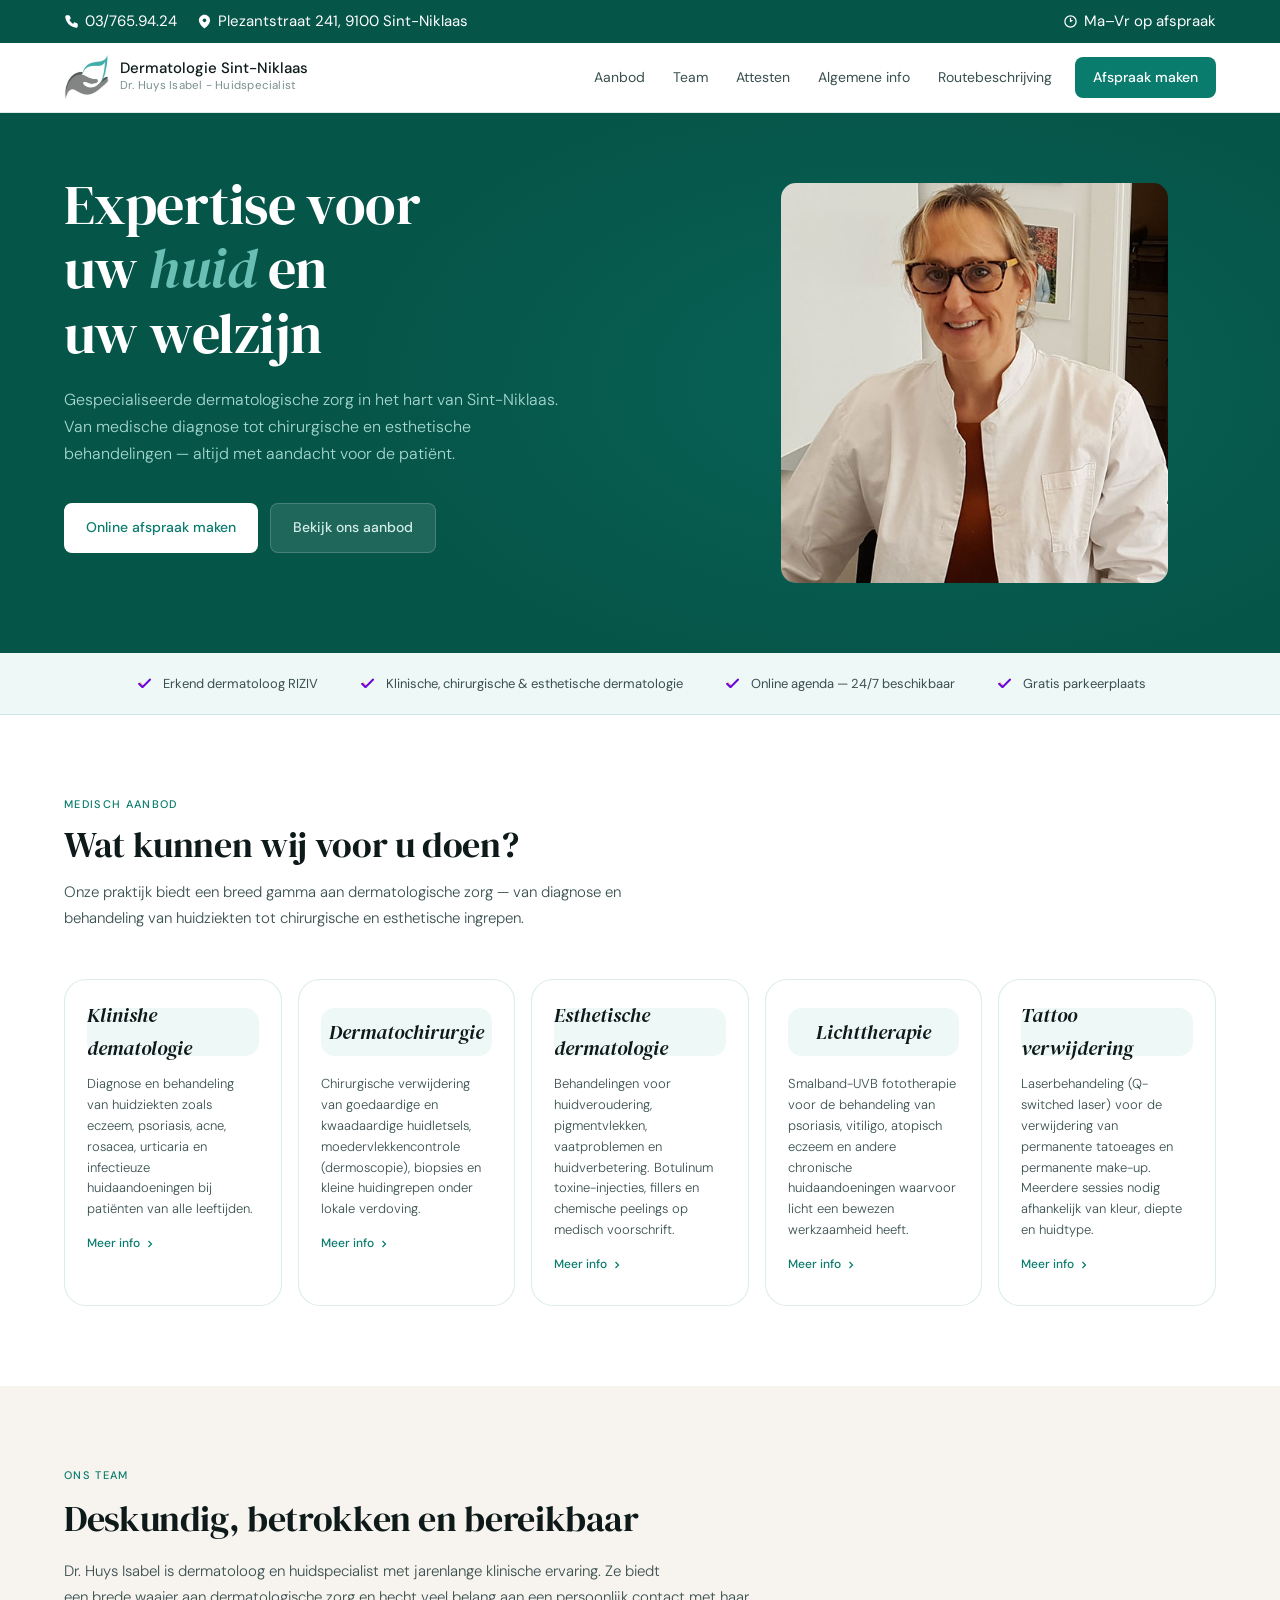
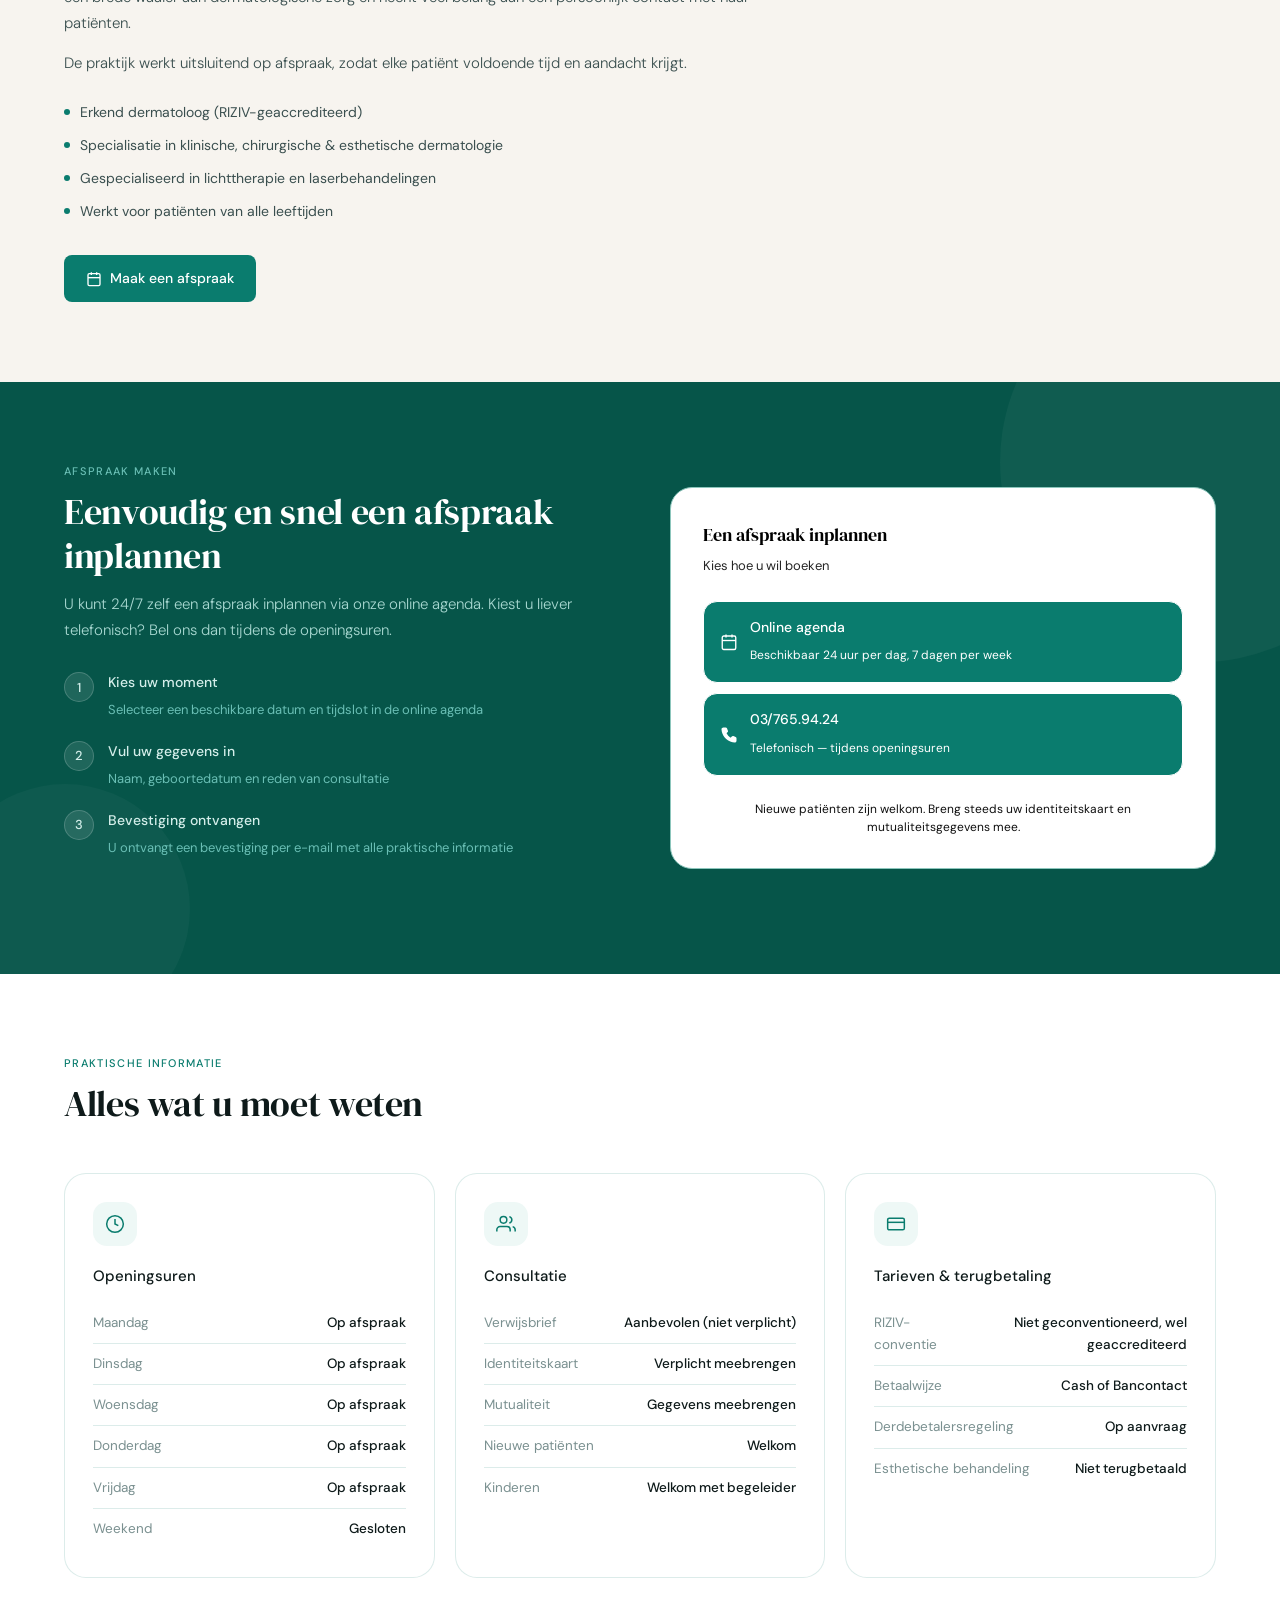
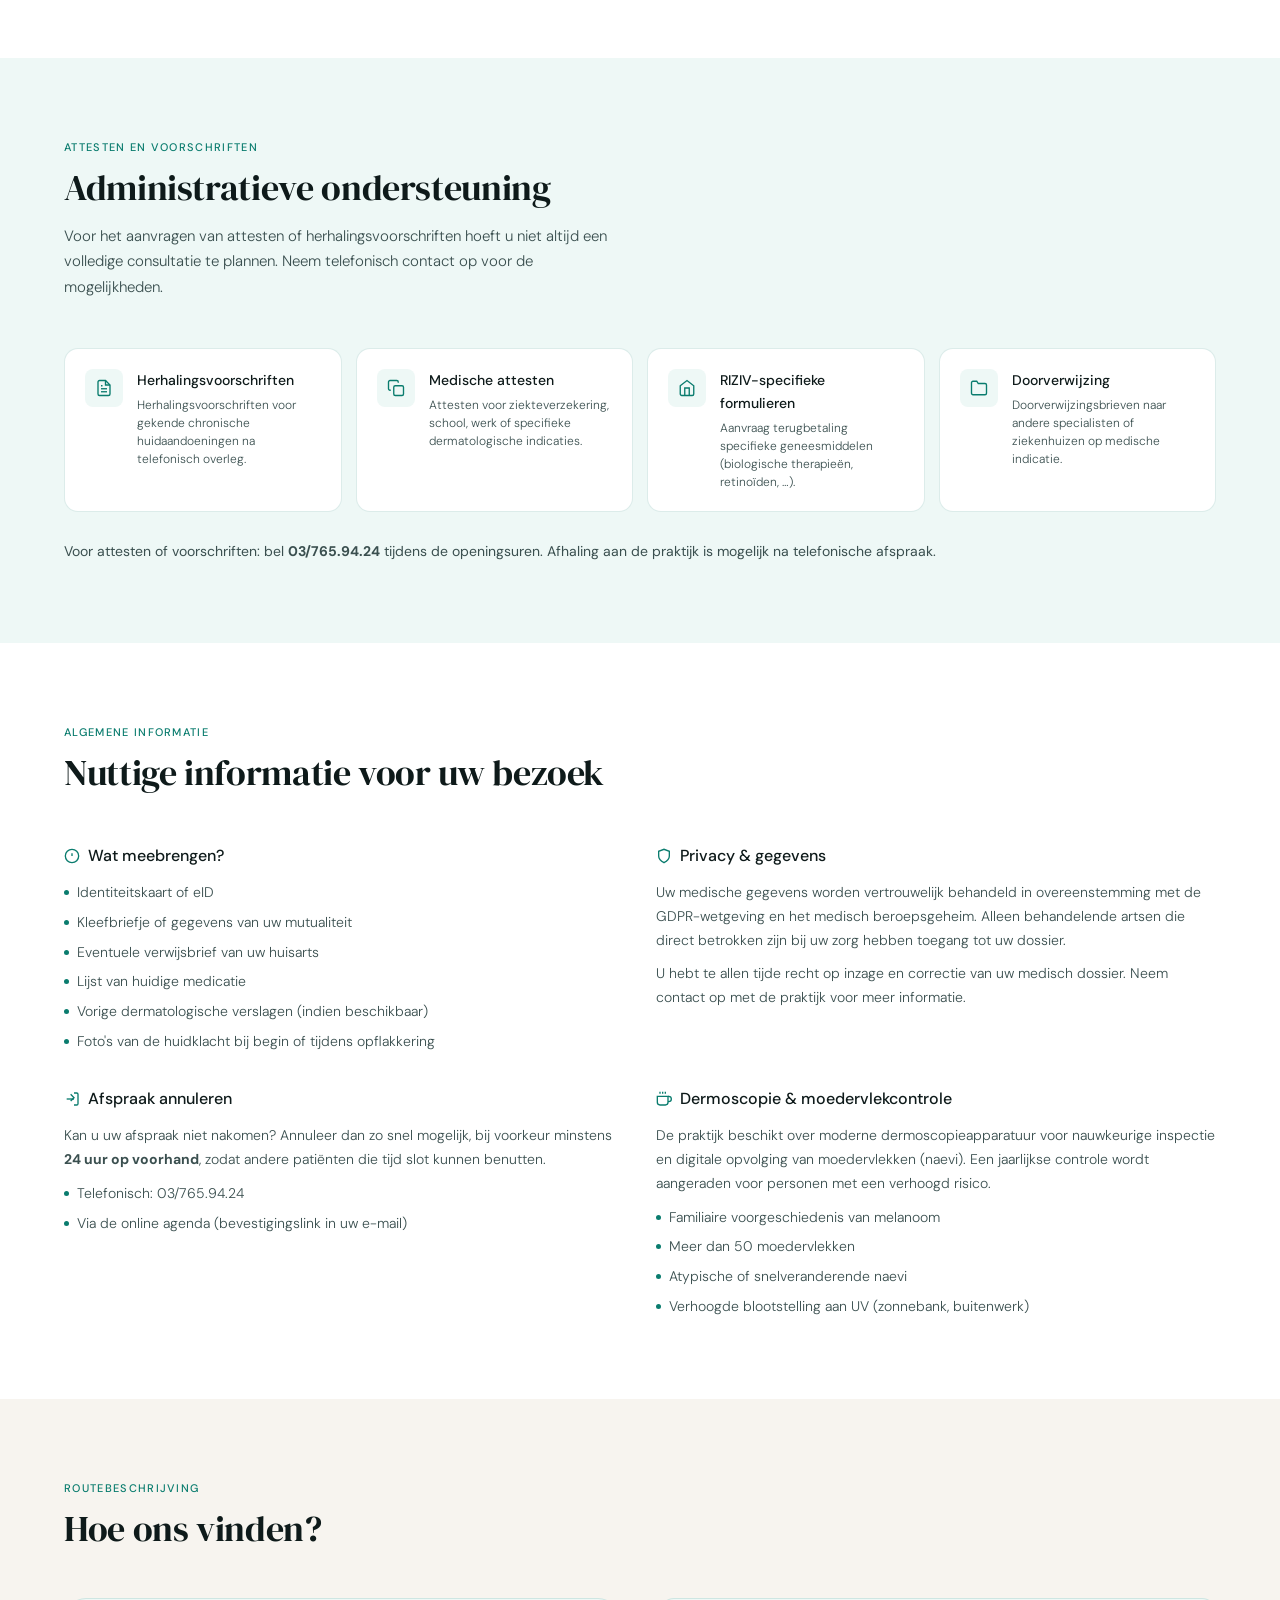
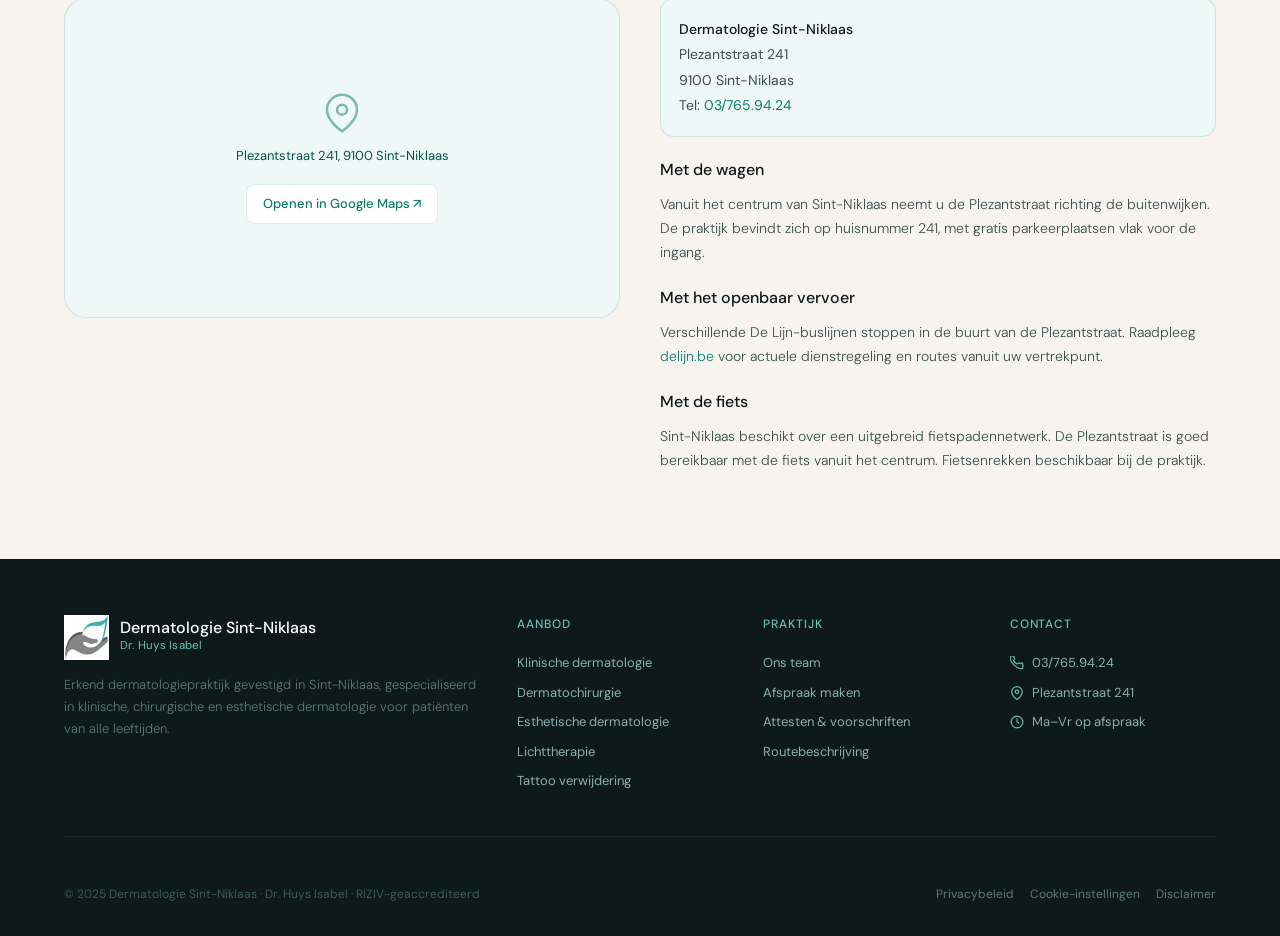
==== commit da75c530: "Some Design Changes" ====
--- a/index.html
+++ b/index.html
@@ -15,16 +15,16 @@
 <div class="topbar">
   <div class="topbar-left">
     <div class="topbar-item">
-      <img src="Images/phone_icon.png" >
+      <img class="topbar-img" src="Images/phone_icon.svg" alt="phone">
       03/765.94.24
     </div>
     <div class="topbar-item">
-      <img src="Images/location_icon.png">
+      <img class="topbar-img" src="Images/location_icon.svg" alt="location">
       Plezantstraat 241, 9100 Sint-Niklaas
     </div>
   </div>
   <div class="topbar-item">
-    <svg viewBox="0 0 24 24" stroke-width="2"><circle cx="12" cy="12" r="10"/><polyline points="12,6 12,12 16,14"/></svg>
+    <img class="topbar-img" src="Images/clock_icon.svg" alt="clock">
     Ma–Vr op afspraak
   </div>
 </div>
@@ -33,11 +33,11 @@
 <header class="header" id="header">
   <a href="#" class="logo">
     <div class="logo-mark">
-      <img src="Images/logo.png" alt="logo" style="border-radius: 20%;"/>
+      <img src="Images/logo.png" alt="logo" style="height: 100% ; width: 100% ;"/>
     </div>
     <div>
       <div class="logo-name">Dermatologie Sint-Niklaas</div>
-      <div class="logo-sub">Dr. Huys Isabel · Huidspecialist</div>
+      <div class="logo-sub">Dr. Huys Isabel - Huidspecialist</div>
     </div>
   </a>
   <nav class="nav" id="nav">
@@ -47,7 +47,6 @@
     <a href="#info">Algemene info</a>
     <a href="#route">Routebeschrijving</a>
     <a href="#afspraak" class="nav-cta">
-      <svg style="width:14px;height:14px;stroke:currentColor;fill:none;stroke-width:2;display:inline;margin-right:5px;vertical-align:-2px" viewBox="0 0 24 24"><rect x="3" y="4" width="18" height="18" rx="2"/><line x1="16" y1="2" x2="16" y2="6"/><line x1="8" y1="2" x2="8" y2="6"/><line x1="3" y1="10" x2="21" y2="10"/></svg>
       Afspraak maken
     </a>
   </nav>
@@ -59,41 +58,38 @@
 <!-- HERO -->
 <section class="hero">
   <div class="hero-content">
-    <div class="hero-tag"><div class="hero-tag-dot"></div> Dermatologiepraktijk · Sint-Niklaas</div>
     <h1>Expertise voor<br>uw <em>huid</em> en<br>uw welzijn</h1>
     <p class="hero-desc">Gespecialiseerde dermatologische zorg in het hart van Sint-Niklaas. Van medische diagnose tot chirurgische en esthetische behandelingen — altijd met aandacht voor de patiënt.</p>
     <div class="hero-actions">
       <a href="#afspraak" class="btn btn-white">
-        <svg viewBox="0 0 24 24"><rect x="3" y="4" width="18" height="18" rx="2"/><line x1="16" y1="2" x2="16" y2="6"/><line x1="8" y1="2" x2="8" y2="6"/><line x1="3" y1="10" x2="21" y2="10"/></svg>
         Online afspraak maken
       </a>
       <a href="#aanbod" class="btn btn-ghost">
         Bekijk ons aanbod
-        <svg viewBox="0 0 24 24"><polyline points="9 18 15 12 9 6"/></svg>
       </a>
     </div>
   </div>
-  <div class="hero-content">
-    <img src="Images/ProfielFoto.png" alt="Profielfoto" style="border-radius: 10%;"/>
+  <div class="hero-images">
+    <img src="Images/ProfielFoto.png" alt="Dr. Huys Isabel">
   </div>
 </section>
 
 <!-- TRUST BAR -->
 <div class="trust-bar">
   <div class="trust-item">
-    <svg viewBox="0 0 24 24"><polyline points="20 6 9 17 4 12"/></svg>
+    <img src="Images/purple_check.svg" alt="check">
     Erkend dermatoloog RIZIV
   </div>
   <div class="trust-item">
-    <svg viewBox="0 0 24 24"><polyline points="20 6 9 17 4 12"/></svg>
+    <img src="Images/purple_check.svg" alt="check">
     Klinische, chirurgische & esthetische dermatologie
   </div>
   <div class="trust-item">
-    <svg viewBox="0 0 24 24"><polyline points="20 6 9 17 4 12"/></svg>
+    <img src="Images/purple_check.svg" alt="check">
     Online agenda — 24/7 beschikbaar
   </div>
   <div class="trust-item">
-    <svg viewBox="0 0 24 24"><polyline points="20 6 9 17 4 12"/></svg>
+    <img src="Images/purple_check.svg" alt="check">
     Gratis parkeerplaats
   </div>
 </div>
@@ -108,41 +104,36 @@
   <div class="services-grid">
     <div class="service-card">
       <div class="service-icon">
-        <svg viewBox="0 0 24 24"><path d="M4.93 19.07A10 10 0 1119.07 4.93"/><path d="M12 8v4l3 3"/></svg>
-      </div>
-      <h3>Klinische dermatologie</h3>
+        Klinishe dematologie
+      </div>
       <p>Diagnose en behandeling van huidziekten zoals eczeem, psoriasis, acne, rosacea, urticaria en infectieuze huidaandoeningen bij patiënten van alle leeftijden.</p>
       <div class="service-link">Meer info <svg viewBox="0 0 24 24"><polyline points="9 18 15 12 9 6"/></svg></div>
     </div>
     <div class="service-card">
       <div class="service-icon">
-        <svg viewBox="0 0 24 24"><circle cx="12" cy="12" r="10"/><line x1="12" y1="8" x2="12" y2="12"/><line x1="12" y1="16" x2="12.01" y2="16"/></svg>
-      </div>
-      <h3>Dermatochirurgie</h3>
+        Dermatochirurgie
+      </div>
       <p>Chirurgische verwijdering van goedaardige en kwaadaardige huidletsels, moedervlekkencontrole (dermoscopie), biopsies en kleine huidingrepen onder lokale verdoving.</p>
       <div class="service-link">Meer info <svg viewBox="0 0 24 24"><polyline points="9 18 15 12 9 6"/></svg></div>
     </div>
     <div class="service-card">
       <div class="service-icon">
-        <svg viewBox="0 0 24 24"><path d="M12 2l3.09 6.26L22 9.27l-5 4.87 1.18 6.88L12 17.77l-6.18 3.25L7 14.14 2 9.27l6.91-1.01L12 2z"/></svg>
-      </div>
-      <h3>Esthetische dermatologie</h3>
+        Esthetische dermatologie
+      </div>
       <p>Behandelingen voor huidveroudering, pigmentvlekken, vaatproblemen en huidverbetering. Botulinum toxine-injecties, fillers en chemische peelings op medisch voorschrift.</p>
       <div class="service-link">Meer info <svg viewBox="0 0 24 24"><polyline points="9 18 15 12 9 6"/></svg></div>
     </div>
     <div class="service-card">
       <div class="service-icon">
-        <svg viewBox="0 0 24 24"><circle cx="12" cy="12" r="5"/><line x1="12" y1="1" x2="12" y2="3"/><line x1="12" y1="21" x2="12" y2="23"/><line x1="4.22" y1="4.22" x2="5.64" y2="5.64"/><line x1="18.36" y1="18.36" x2="19.78" y2="19.78"/><line x1="1" y1="12" x2="3" y2="12"/><line x1="21" y1="12" x2="23" y2="12"/><line x1="4.22" y1="19.78" x2="5.64" y2="18.36"/><line x1="18.36" y1="5.64" x2="19.78" y2="4.22"/></svg>
-      </div>
-      <h3>Lichttherapie (UVB)</h3>
+        Lichttherapie
+      </div>
       <p>Smalband-UVB fototherapie voor de behandeling van psoriasis, vitiligo, atopisch eczeem en andere chronische huidaandoeningen waarvoor licht een bewezen werkzaamheid heeft.</p>
       <div class="service-link">Meer info <svg viewBox="0 0 24 24"><polyline points="9 18 15 12 9 6"/></svg></div>
     </div>
     <div class="service-card">
       <div class="service-icon">
-        <svg viewBox="0 0 24 24"><polyline points="22 12 18 12 15 21 9 3 6 12 2 12"/></svg>
-      </div>
-      <h3>Tattoo verwijdering</h3>
+        Tattoo verwijdering
+      </div>
       <p>Laserbehandeling (Q-switched laser) voor de verwijdering van permanente tatoeages en permanente make-up. Meerdere sessies nodig afhankelijk van kleur, diepte en huidtype.</p>
       <div class="service-link">Meer info <svg viewBox="0 0 24 24"><polyline points="9 18 15 12 9 6"/></svg></div>
     </div>
@@ -155,7 +146,7 @@
     <div class="team-text">
       <div class="eyebrow">Ons team</div>
       <h2 class="section-title">Deskundig, betrokken en bereikbaar</h2>
-      <p>Dr. Huys Isabel is dermatoloog en huidspecialist met jarenlange klinische ervaring. Ze biedt een brede waaier aan dermatologische zorg en hecht veel belang aan een persoonlijk contact met haar patiënten.</p>
+      <p>Dr. Huys Isabel is dermatoloog en huidspecialist met jarenlange klinische ervaring. Ze biedt <br> een brede waaier aan dermatologische zorg en hecht veel belang aan een persoonlijk contact met haar patiënten.</p>
       <p>De praktijk werkt uitsluitend op afspraak, zodat elke patiënt voldoende tijd en aandacht krijgt.</p>
       <div class="team-creds">
         <div class="cred-item"><div class="cred-dot"></div>Erkend dermatoloog (RIZIV-geaccrediteerd)</div>
@@ -167,24 +158,6 @@
         <svg viewBox="0 0 24 24"><rect x="3" y="4" width="18" height="18" rx="2"/><line x1="16" y1="2" x2="16" y2="6"/><line x1="8" y1="2" x2="8" y2="6"/><line x1="3" y1="10" x2="21" y2="10"/></svg>
         Maak een afspraak
       </a>
-    </div>
-    <div>
-      <div class="doctor-profile">
-        <div class="doctor-photo-placeholder">
-          <div class="doctor-initials-big">IH</div>
-        </div>
-        <div class="doctor-profile-info">
-          <h3>Dr. Huys Isabel</h3>
-          <div class="spec">Dermatoloog · Huidspecialist</div>
-          <div class="doctor-tags">
-            <span class="tag">Klinische dermatologie</span>
-            <span class="tag">Dermatochirurgie</span>
-            <span class="tag">Esthetische dermatologie</span>
-            <span class="tag">Lichttherapie</span>
-            <span class="tag">Tattoo verwijdering</span>
-          </div>
-        </div>
-      </div>
     </div>
   </div>
 </section>
@@ -232,7 +205,7 @@
           </div>
         </a>
         <a href="tel:037659424" class="appt-opt">
-          <svg viewBox="0 0 24 24"><path d="M22 16.92v3a2 2 0 01-2.18 2 19.79 19.79 0 01-8.63-3.07A19.5 19.5 0 013.09 10.81 19.79 19.79 0 01.02 2.18 2 2 0 012 0h3a2 2 0 012 1.72c.127.96.361 1.903.7 2.81a2 2 0 01-.45 2.11L6.09 7.91a16 16 0 006 6l1.27-1.27a2 2 0 012.11-.45c.907.339 1.85.573 2.81.7A2 2 0 0122 14z"/></svg>
+          <img src="Images/phone_icon.svg" alt="phone">
           <div class="appt-opt-text">
             <strong>03/765.94.24</strong>
             <span>Telefonisch — tijdens openingsuren</span>
@@ -428,8 +401,7 @@
     <div class="footer-brand">
       <div class="logo" style="margin-bottom: 14px;">
         <div class="logo-mark">
-          <svg viewBox="0 0 24 24"><path d="M12 2L8 8H4l4 6H4l8 8 8-8h-4l4-6h-4z"/></svg>
-          <img src="Images/ProfielFoto.png" alt="Images/ProfielFoto.png"/>
+          <img src="Images/logo.png" alt="logo" style="height: 100%; width: 100%;"/>
         </div>
         <div>
           <div class="logo-name">Dermatologie Sint-Niklaas</div>
--- a/style.css
+++ b/style.css
@@ -48,7 +48,7 @@
 .topbar-left { display: flex; gap: 20px; }
 .topbar-item { display: flex; align-items: center; gap: 6px; }
 .topbar-item svg { width: 13px; height: 13px; stroke: #6abfb5; fill: none; flex-shrink: 0; }
-.topbar img { width: 12px; height: 15px }
+.topbar-img { width: 15px; height: 15px; filter: invert(1); }
 
 /* ── HEADER / NAV ── */
 .header {
@@ -71,7 +71,7 @@
     gap: 11px;
 }
 .logo-mark {
-    width: 42px; height: 42px;
+    width: 45px; height: 45px;
     background: var(--teal);
     border-radius: 12px;
     display: flex; align-items: center; justify-content: center;
@@ -108,14 +108,30 @@
 /* ── HERO ── */
 .hero {
     background: var(--teal-d);
-    padding: 80px 5vw 0;
-    display: grid;
-    grid-template-columns: 1fr 420px;
+    padding: 20px 5vw 20px;
+    display: grid;
+    grid-template-columns: 1fr auto auto;
     gap: 48px;
-    align-items: end;
+    align-items: center;
     overflow: hidden;
     position: relative;
-}
+    max-height: 550px;
+}
+.hero-images {
+    display: flex;
+    gap: 20px;
+    position: relative;
+    z-index: 1;
+}
+
+.hero-images img {
+    width: 100%;
+    max-width: 400px;
+    height: 400px;
+    object-fit: cover;
+    border-radius: 15px;
+}
+
 .hero::before {
     content: '';
     position: absolute;
@@ -145,6 +161,7 @@
     font-weight: 400;
     color: #fff;
     line-height: 1.15;
+    margin-top: 40px;
     margin-bottom: 20px;
     letter-spacing: -0.01em;
 }
@@ -170,7 +187,6 @@
     cursor: pointer;
     border: none;
     transition: 0.15s;
-    white-space: nowrap;
 }
 .btn svg { width: 16px; height: 16px; stroke: currentColor; fill: none; stroke-width: 2; flex-shrink: 0; }
 .btn-white { background: #fff; color: var(--teal); }
@@ -182,49 +198,6 @@
 .btn-outline { background: transparent; color: var(--teal); border: 1.5px solid var(--teal); }
 .btn-outline:hover { background: var(--teal-xl); }
 
-.hero-visual {
-    position: relative;
-    z-index: 1;
-    display: flex;
-    flex-direction: column;
-    gap: 12px;
-    padding-bottom: 0;
-}
-.doctor-card {
-    background: rgba(255,255,255,0.07);
-    border: 1px solid rgba(255,255,255,0.12);
-    border-radius: var(--radius-l) var(--radius-l) 0 0;
-    padding: 28px;
-    backdrop-filter: blur(8px);
-}
-.doctor-card-top { display: flex; align-items: center; gap: 14px; margin-bottom: 20px; }
-.doctor-avatar {
-    width: 58px; height: 58px; border-radius: 50%;
-    background: linear-gradient(135deg, #1d9e75, #0a7c6e);
-    display: flex; align-items: center; justify-content: center;
-    font-family: 'DM Serif Display', serif;
-    font-size: 22px;
-    color: #fff;
-    flex-shrink: 0;
-}
-.doctor-name { font-size: 16px; font-weight: 500; color: #fff; }
-.doctor-title { font-size: 12px; color: #6abfb5; margin-top: 2px; }
-.doctor-stats {
-    display: grid;
-    grid-template-columns: 1fr 1fr;
-    gap: 10px;
-}
-.stat-pill {
-    background: rgba(255,255,255,0.06);
-    border-radius: var(--radius-s);
-    padding: 10px 12px;
-    display: flex;
-    align-items: center;
-    gap: 8px;
-}
-.stat-pill svg { width: 14px; height: 14px; stroke: #6abfb5; fill: none; stroke-width: 2; flex-shrink: 0; }
-.stat-pill-text { font-size: 12px; color: #a8d8d1; line-height: 1.3; }
-.stat-pill-val { font-size: 13px; font-weight: 500; color: #d4eeea; display: block; }
 
 /* ── TRUST BAR ── */
 .trust-bar {
@@ -237,7 +210,7 @@
     flex-wrap: wrap;
 }
 .trust-item { display: flex; align-items: center; gap: 8px; font-size: 13px; color: var(--ink-2); }
-.trust-item svg { width: 16px; height: 16px; stroke: var(--teal); fill: none; stroke-width: 2; }
+.trust-item img { width: 20px; height: 20px}
 
 /* ── SECTIONS ── */
 .section { padding: 80px 5vw; }
@@ -284,14 +257,15 @@
     border-color: rgba(10,124,110,0.3);
 }
 .service-icon {
-    width: 48px; height: 48px;
+    width: 100%; height: 48px;
     background: var(--teal-xl);
     border-radius: var(--radius-m);
     display: flex; align-items: center; justify-content: center;
     margin-bottom: 18px;
-}
-.service-icon svg { width: 22px; height: 22px; stroke: var(--teal); fill: none; stroke-width: 1.8; }
-.service-card h3 { font-size: 15px; font-weight: 500; color: var(--ink); margin-bottom: 8px; line-height: 1.3; }
+    font-size: 20px;
+    font-style: italic;
+    font-family: 'DM Serif Display', sans-serif;
+}
 .service-card p { font-size: 13px; color: var(--ink-2); line-height: 1.6; font-weight: 300; }
 .service-link {
     display: inline-flex; align-items: center; gap: 4px;
@@ -302,11 +276,12 @@
 
 /* ── ABOUT / TEAM ── */
 .team-grid {
-    display: grid;
-    grid-template-columns: 1fr 1fr;
-    gap: 48px;
-    align-items: center;
-}
+   display: grid;
+   grid-template-columns: 2fr 1fr;
+   gap: 48px;
+   align-items: start;
+}
+
 .team-text .eyebrow { margin-bottom: 12px; }
 .team-text .section-title { margin-bottom: 18px; }
 .team-text p { font-size: 15px; color: var(--ink-2); line-height: 1.75; font-weight: 300; margin-bottom: 14px; }
@@ -322,11 +297,19 @@
 }
 .cred-dot { width: 6px; height: 6px; background: var(--teal); border-radius: 50%; margin-top: 8px; flex-shrink: 0; }
 
+/*.doctor-profile {*/
+/*    background: var(--white);*/
+/*    border: 3px solid var(--border);*/
+/*    border-radius: var(--radius-l);*/
+/*    overflow: hidden;*/
+/*}*/
+
 .doctor-profile {
     background: var(--white);
-    border: 1px solid var(--border);
+    border: 3px solid var(--border);
     border-radius: var(--radius-l);
     overflow: hidden;
+    width: 300px;
 }
 .doctor-photo-placeholder {
     background: linear-gradient(160deg, var(--teal-d) 0%, var(--teal) 60%, #1d9e75 100%);
@@ -341,7 +324,6 @@
     position: absolute;
     bottom: 0; left: 0; right: 0;
     height: 60px;
-    background: linear-gradient(to bottom, transparent, rgba(10,85,73,0.4));
 }
 .doctor-initials-big {
     font-family: 'DM Serif Display', serif;
@@ -415,29 +397,30 @@
 .step-info span { font-size: 13px; color: #6abfb5; }
 
 .appt-card {
-    background: rgba(255,255,255,0.07);
-    border: 1px solid rgba(255,255,255,0.12);
+    background: rgba(255, 255, 255);
+    border: 1px solid rgb(140, 198, 188);
     border-radius: var(--radius-l);
     padding: 32px;
     backdrop-filter: blur(8px);
 }
-.appt-card h4 { font-size: 18px; font-weight: 500; color: #fff; margin-bottom: 6px; }
-.appt-card-sub { font-size: 13px; color: #6abfb5; margin-bottom: 24px; }
+.appt-card h4 { font-size: 18px; font-weight: 500; color: #000000; margin-bottom: 6px; font-family: 'DM Serif Display', serif; }
+.appt-card-sub { font-size: 13px; color: #252525; margin-bottom: 24px; }
 .appt-options { display: flex; flex-direction: column; gap: 10px; margin-bottom: 24px; }
 .appt-opt {
-    background: rgba(255,255,255,0.06);
-    border: 1px solid rgba(255,255,255,0.1);
+    background-color: var(--teal);
+    border: 1px solid rgb(255,255,255);
     border-radius: var(--radius-m);
     padding: 14px 16px;
     display: flex; align-items: center; gap: 12px;
     cursor: pointer;
     transition: background 0.15s, border-color 0.15s;
 }
-.appt-opt:hover { background: rgba(255,255,255,0.12); border-color: rgba(255,255,255,0.2); }
-.appt-opt svg { width: 18px; height: 18px; stroke: #6abfb5; fill: none; stroke-width: 1.8; flex-shrink: 0; }
-.appt-opt-text strong { display: block; font-size: 14px; color: #d4eeea; font-weight: 500; }
-.appt-opt-text span { font-size: 12px; color: #6abfb5; }
-.appt-note { font-size: 12px; color: #6abfb5; text-align: center; line-height: 1.5; }
+.appt-opt:hover { background: var(--teal-d); border-color: rgba(250, 250, 250, 0.96); }
+.appt-opt svg { width: 18px; height: 18px; stroke: #ffffff; fill: none; stroke-width: 1.8; flex-shrink: 0; }
+.appt-opt img { width: 18px; height: 18px; stroke: #ffffff; fill: none; stroke-width: 1.8; flex-shrink: 0; filter: invert()}
+.appt-opt-text strong { display: block; font-size: 14px; color: #ffffff; font-weight: 500; }
+.appt-opt-text span { font-size: 12px; color: #ffffff; }
+.appt-note { font-size: 12px; color: #101010; text-align: center; line-height: 1.5; }
 
 /* ── PRACTICAL INFO ── */
 .info-grid {
@@ -590,8 +573,14 @@
 
 /* ── MOBILE ── */
 @media (max-width: 900px) {
-    .hero { grid-template-columns: 1fr; padding-bottom: 40px; }
-    .hero-visual { display: none; }
+    .hero {
+        grid-template-columns: 1fr;
+        padding-bottom: 40px;
+        max-height: none;
+    }
+    .hero-images { justify-content: center; flex-wrap: wrap; }
+    .hero-content { padding-bottom: 40px; }
+    .hero h1 { margin-top: 0; }
     .team-grid { grid-template-columns: 1fr; }
     .appt-inner { grid-template-columns: 1fr; }
     .info-grid { grid-template-columns: 1fr; }
@@ -607,4 +596,4 @@
     .footer-top { grid-template-columns: 1fr; }
     .services-grid { grid-template-columns: 1fr; }
     .trust-bar { gap: 16px; }
-}
+}
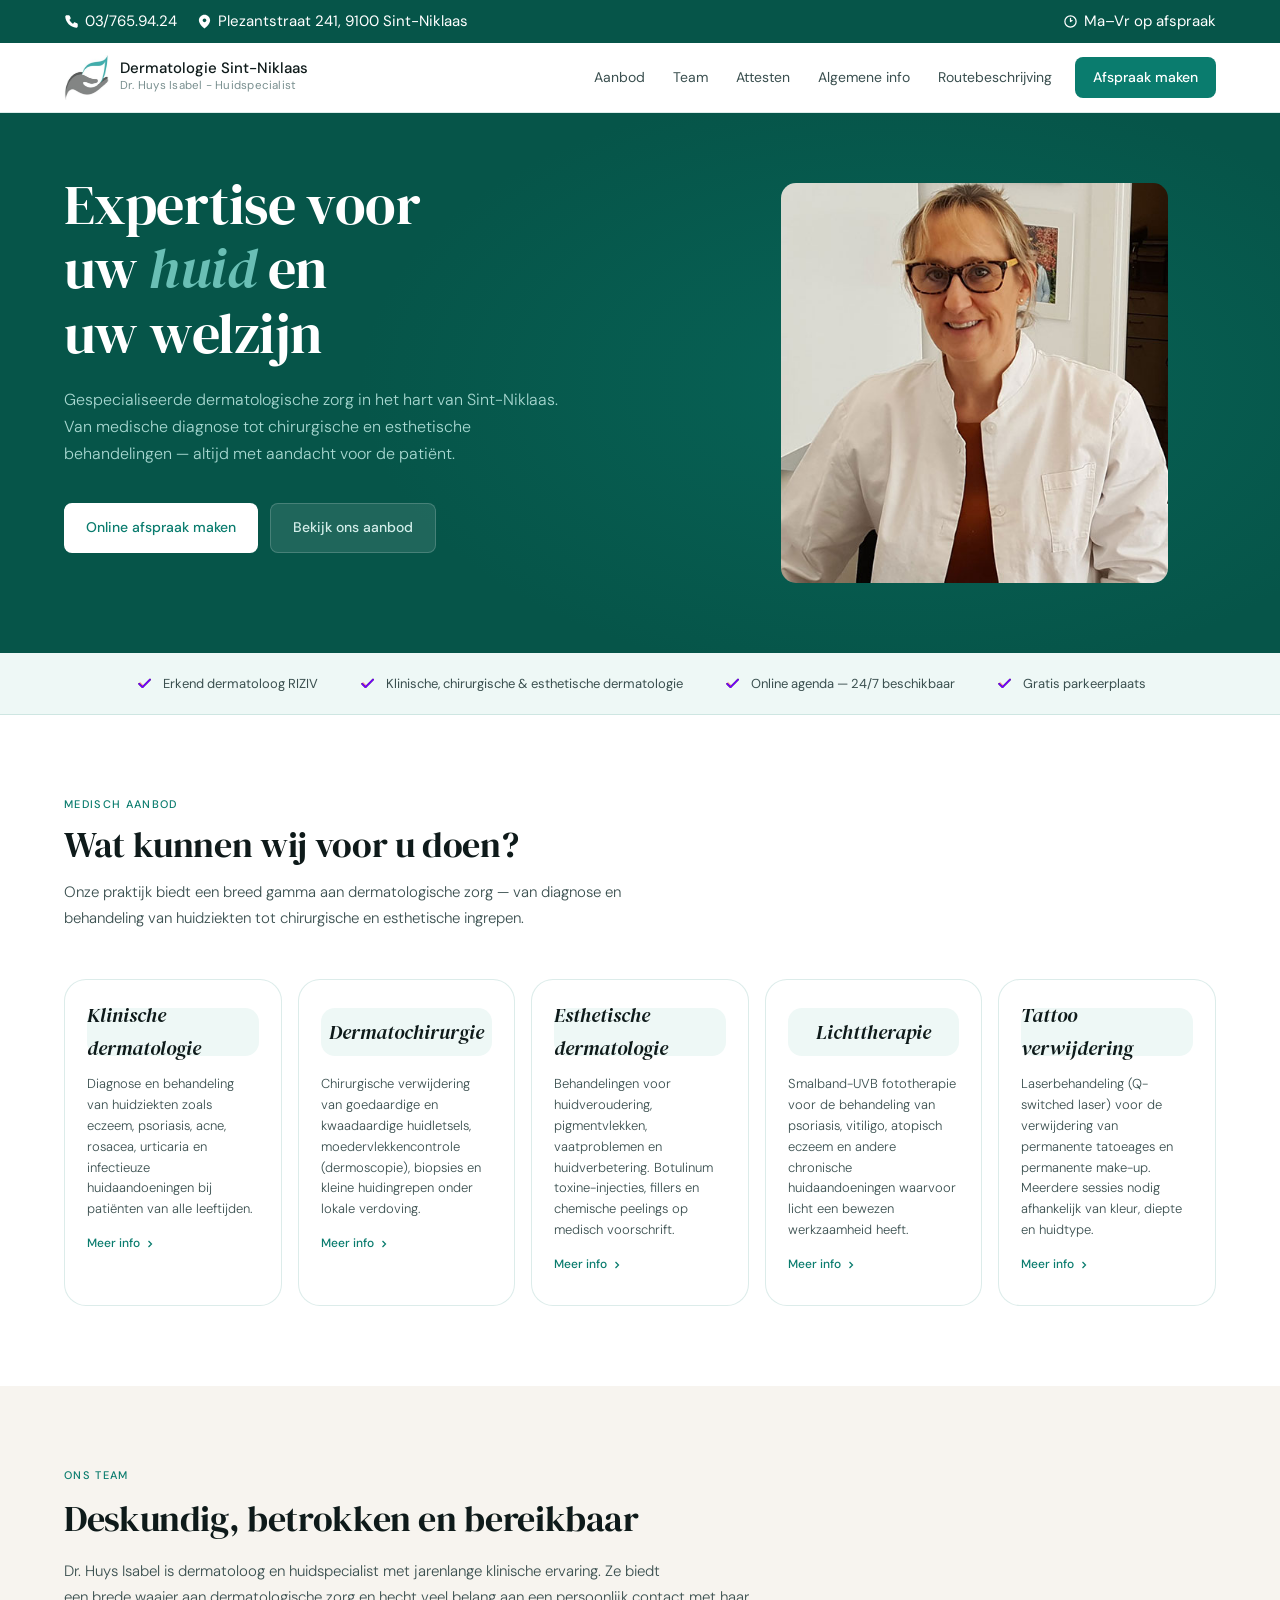
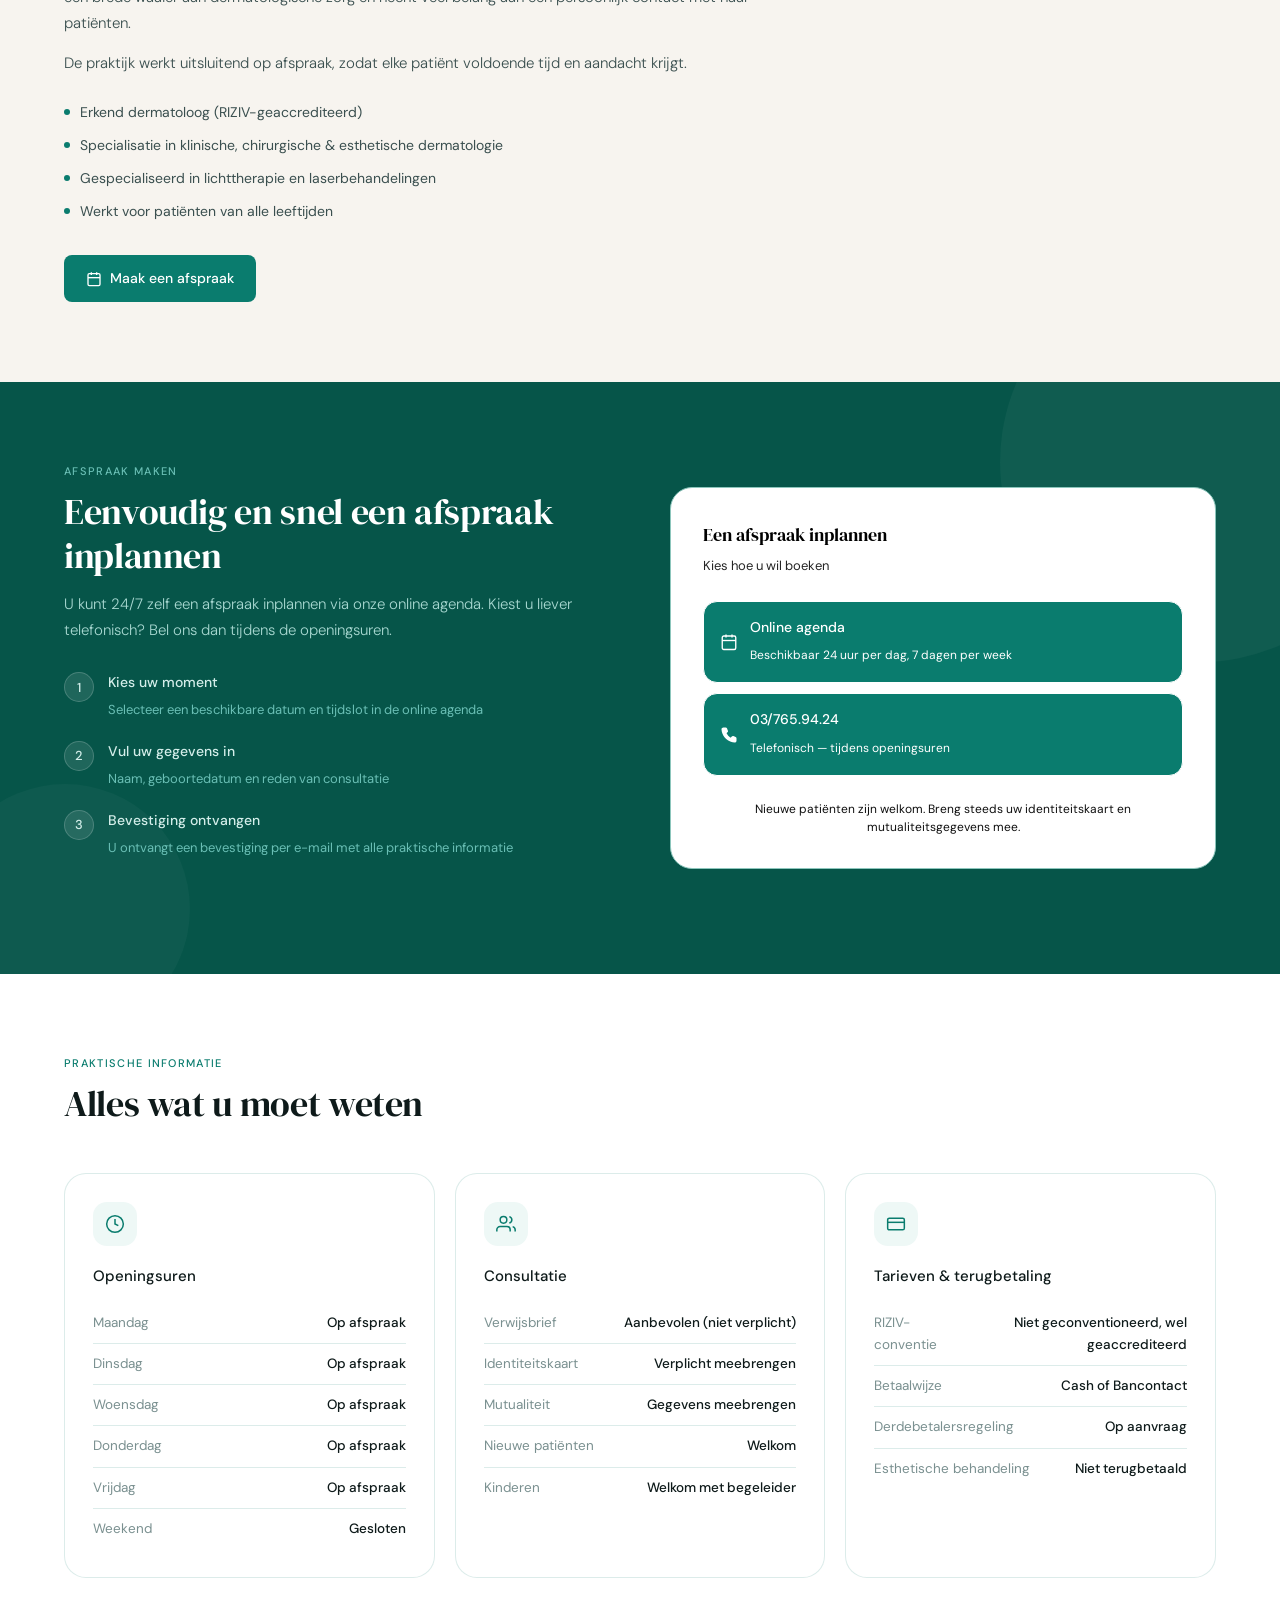
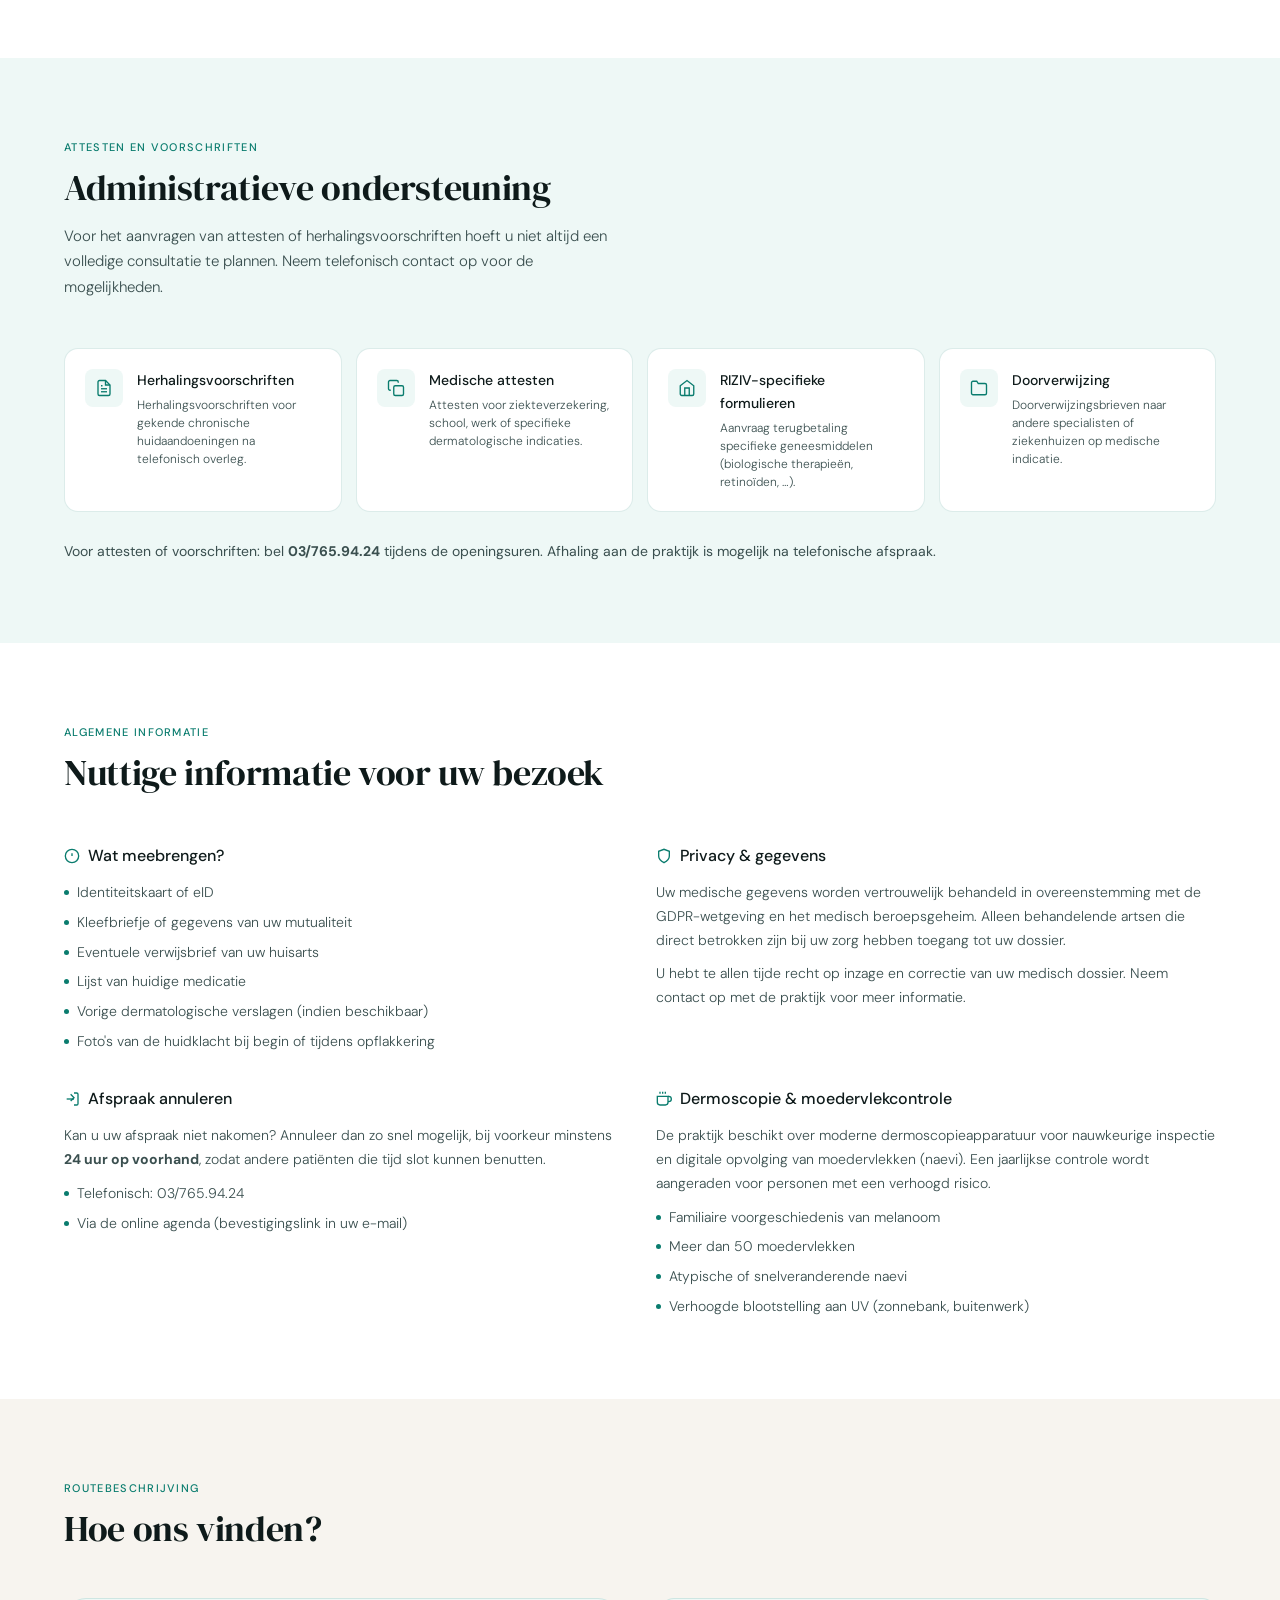
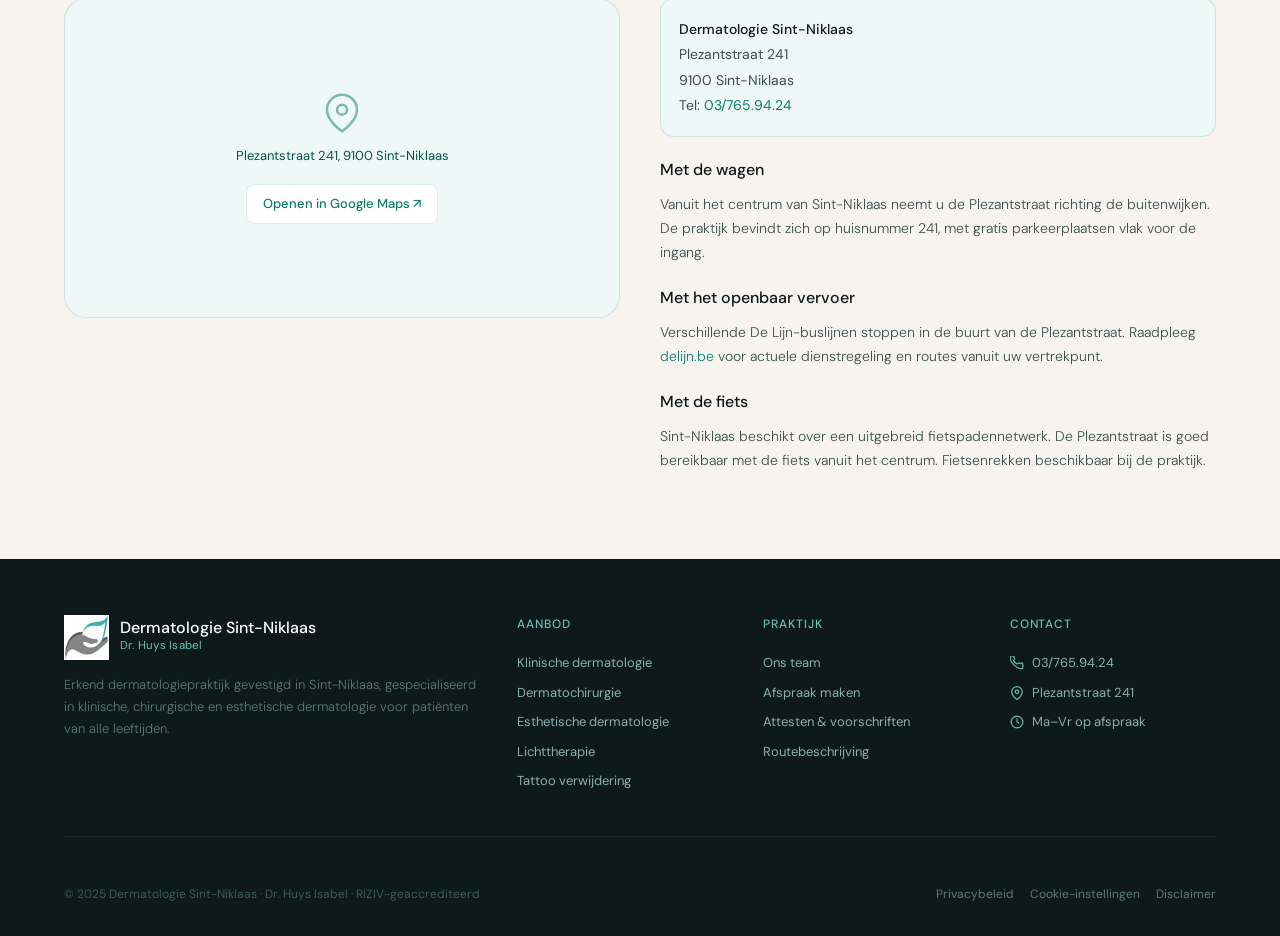
==== commit bb7a0115: "Spellingsfouten opgelost" ====
--- a/index.html
+++ b/index.html
@@ -1,13 +1,13 @@
 <!DOCTYPE html>
 <html lang="nl-BE">
 <head>
+  <link rel="stylesheet" href="style.css">
   <meta charset="UTF-8">
   <meta name="viewport" content="width=device-width, initial-scale=1.0">
   <title>Dermatologie Sint-Niklaas – Dr. Huys Isabel</title>
   <link rel="preconnect" href="https://fonts.googleapis.com">
   <link rel="preconnect" href="https://fonts.gstatic.com" crossorigin>
   <link href="https://fonts.googleapis.com/css2?family=DM+Sans:ital,opsz,wght@0,9..40,300;0,9..40,400;0,9..40,500;1,9..40,300&family=DM+Serif+Display:ital@0;1&display=swap" rel="stylesheet">
-  <link rel="stylesheet" href="style.css">
 </head>
 <body>
 
@@ -104,7 +104,7 @@
   <div class="services-grid">
     <div class="service-card">
       <div class="service-icon">
-        Klinishe dematologie
+        Klinische dermatologie
       </div>
       <p>Diagnose en behandeling van huidziekten zoals eczeem, psoriasis, acne, rosacea, urticaria en infectieuze huidaandoeningen bij patiënten van alle leeftijden.</p>
       <div class="service-link">Meer info <svg viewBox="0 0 24 24"><polyline points="9 18 15 12 9 6"/></svg></div>
--- a/style.css
+++ b/style.css
@@ -210,7 +210,7 @@
     flex-wrap: wrap;
 }
 .trust-item { display: flex; align-items: center; gap: 8px; font-size: 13px; color: var(--ink-2); }
-.trust-item img { width: 20px; height: 20px}
+.trust-item img { width: 20px; height: 20px; }
 
 /* ── SECTIONS ── */
 .section { padding: 80px 5vw; }
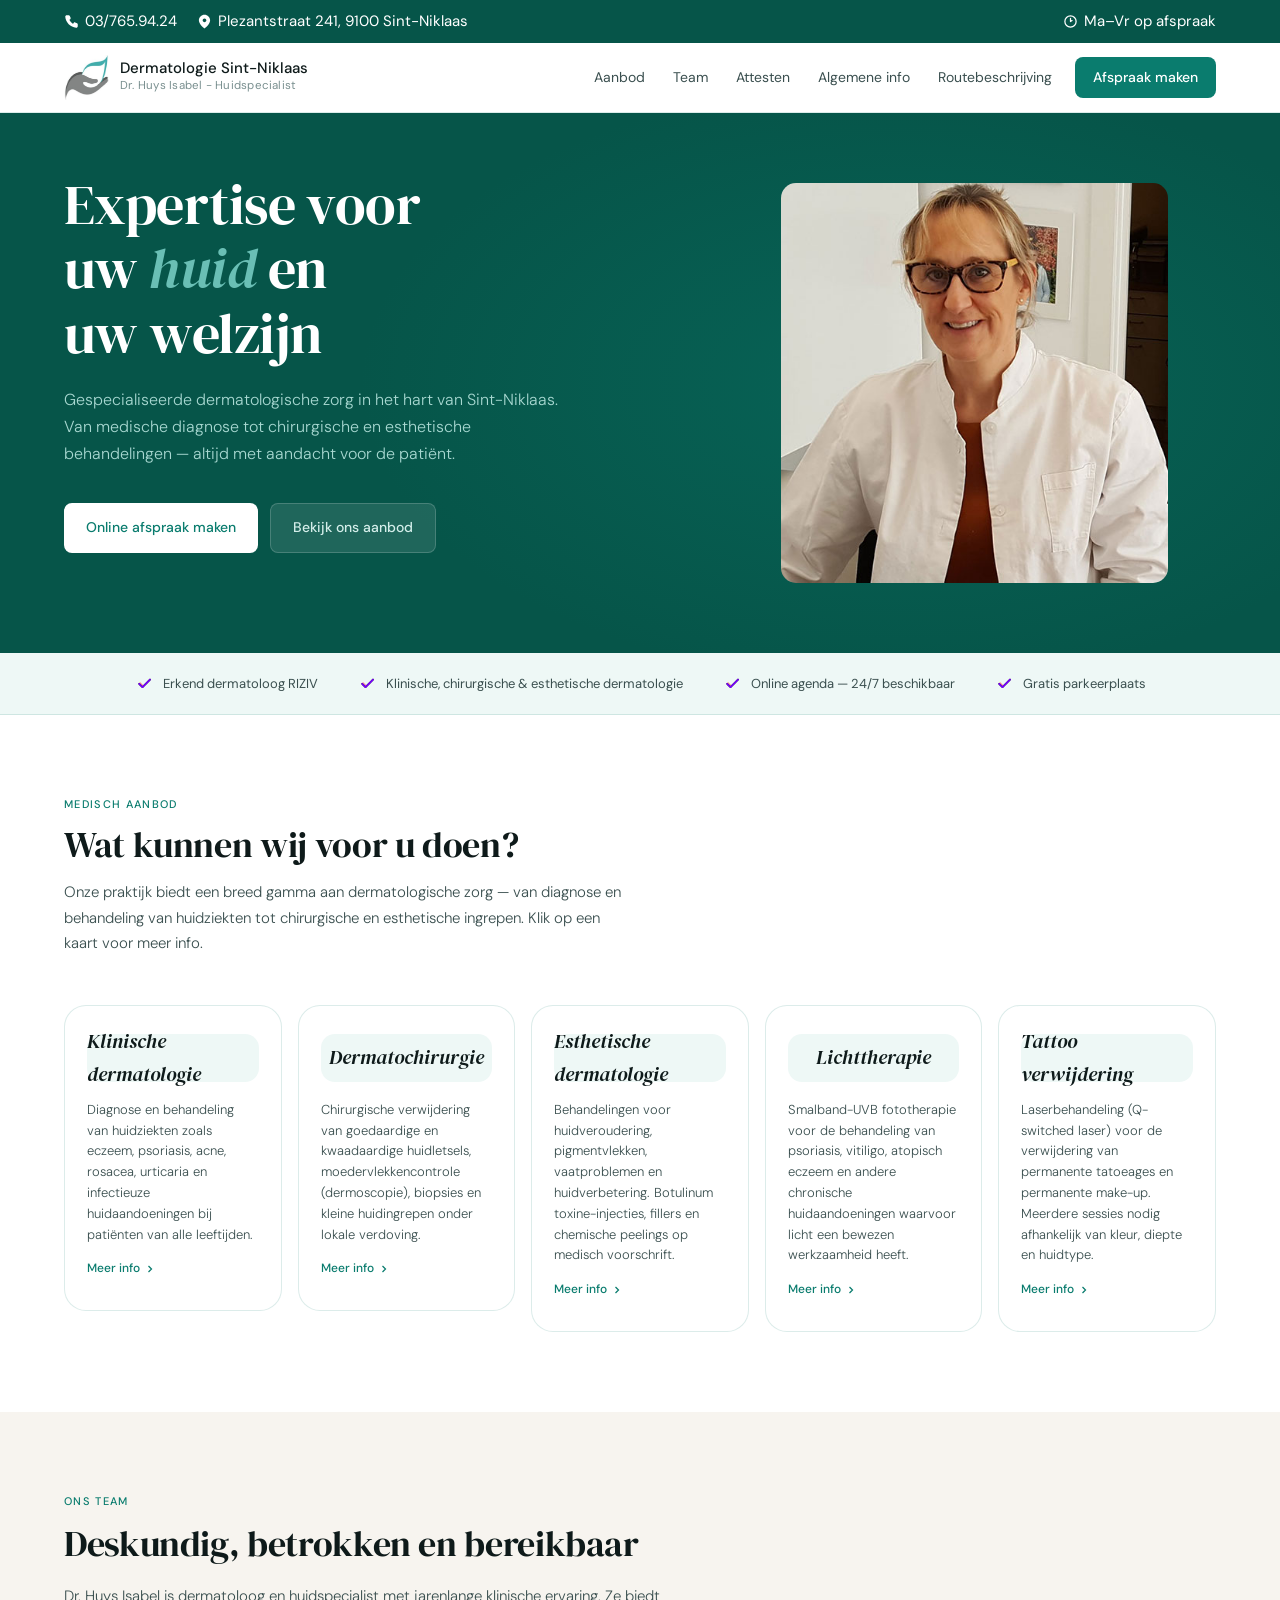
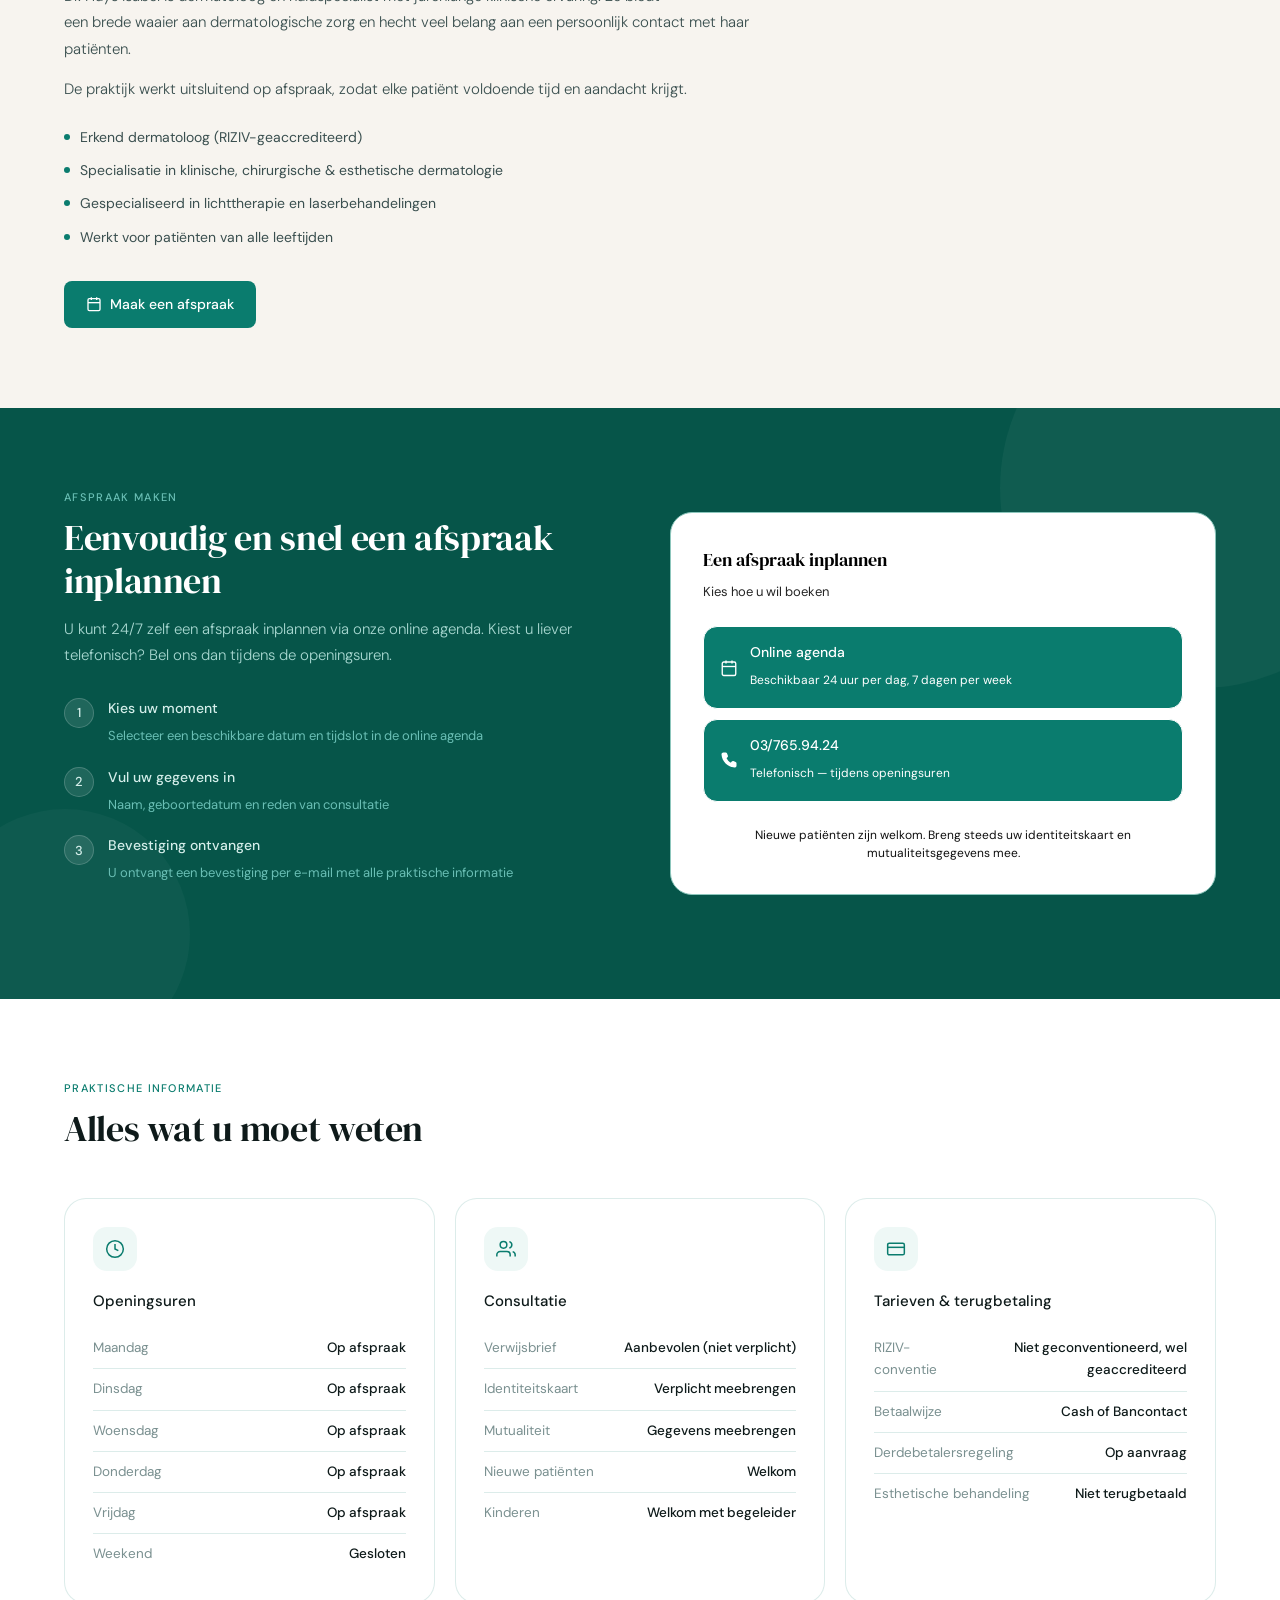
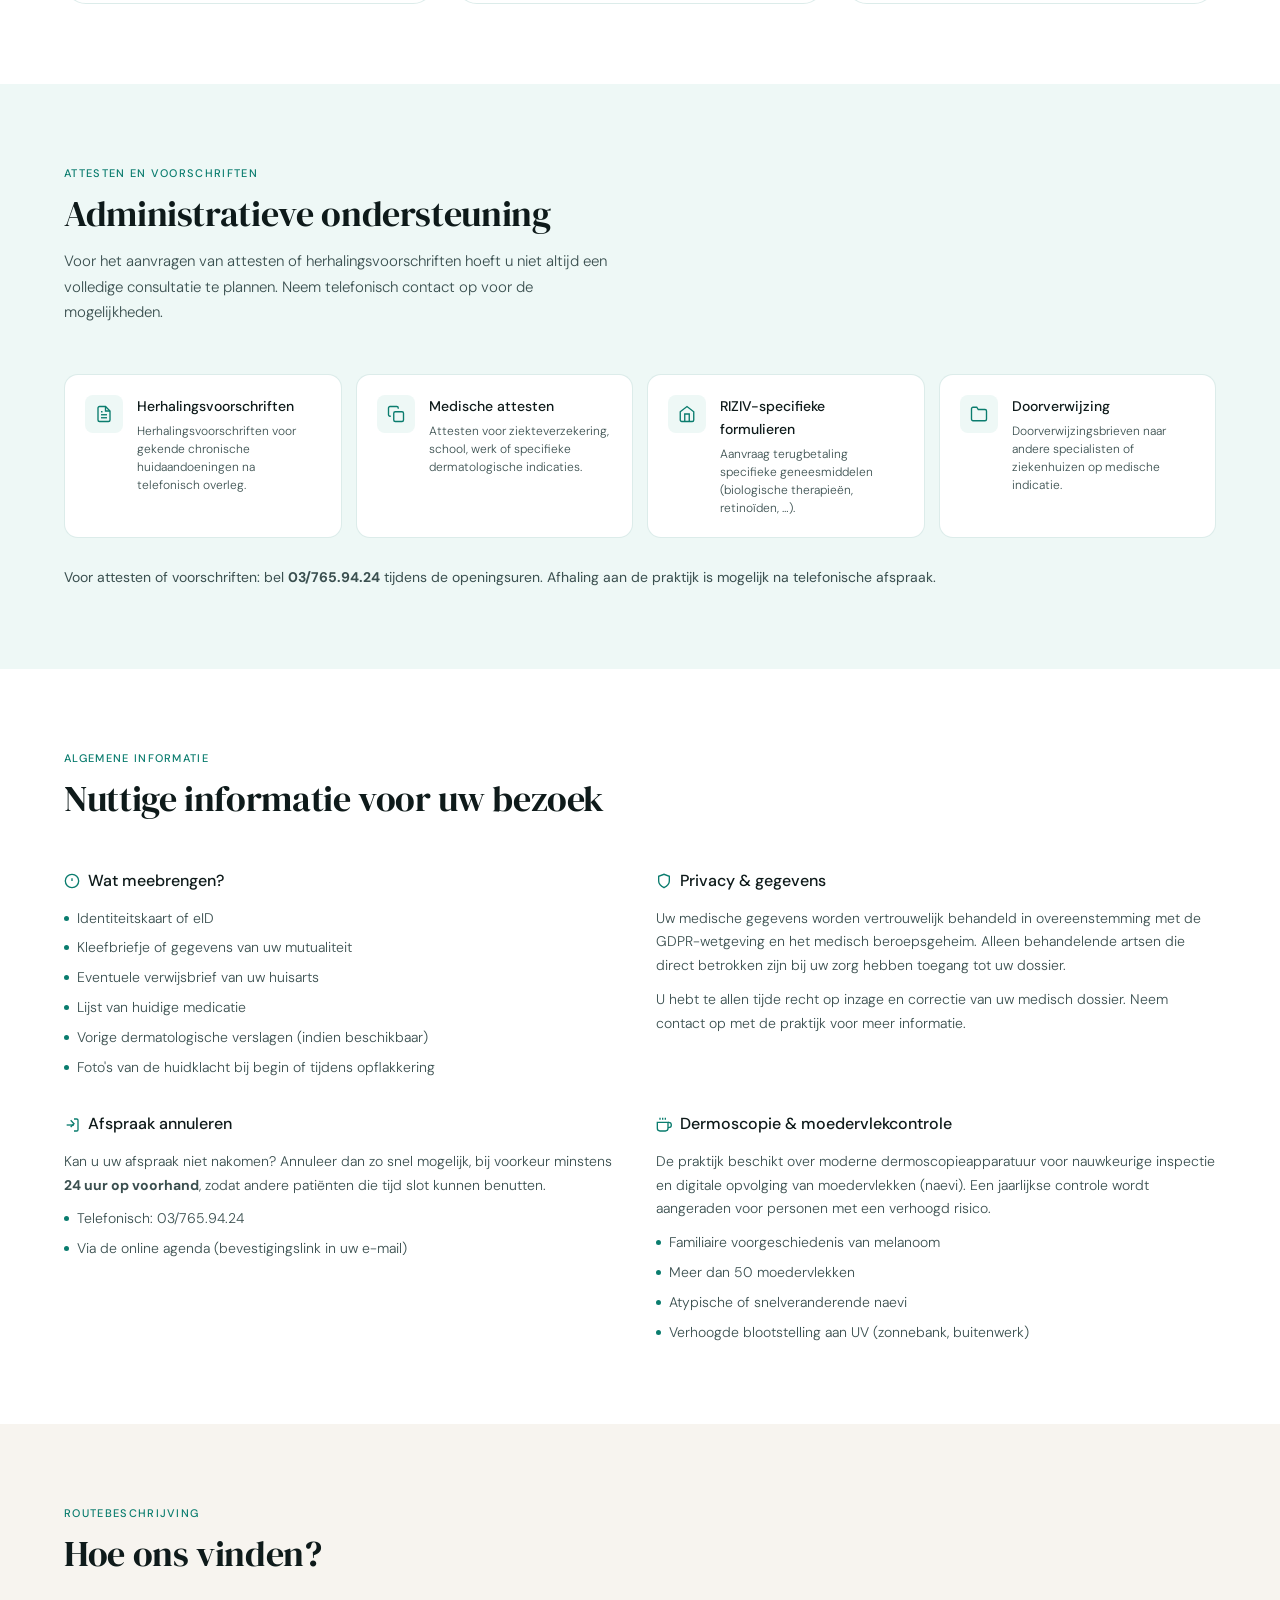
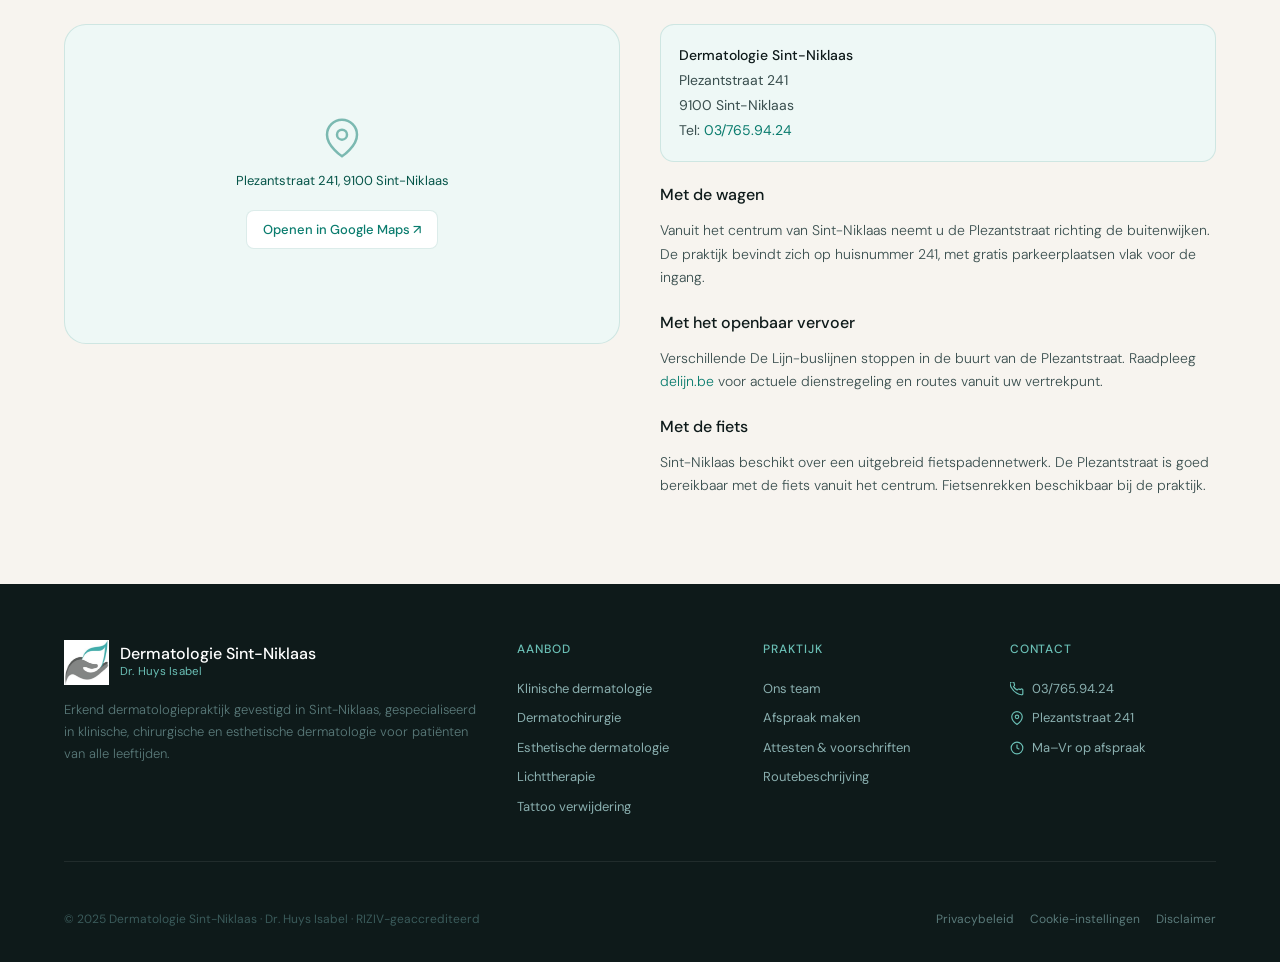
==== commit 1ddfeee8: "Meer info toegevoegd aan kaarten" ====
--- a/index.html
+++ b/index.html
@@ -99,43 +99,94 @@
   <div class="section-header">
     <div class="eyebrow">Medisch aanbod</div>
     <h2 class="section-title">Wat kunnen wij voor u doen?</h2>
-    <p class="section-desc">Onze praktijk biedt een breed gamma aan dermatologische zorg — van diagnose en behandeling van huidziekten tot chirurgische en esthetische ingrepen.</p>
+    <p class="section-desc">Onze praktijk biedt een breed gamma aan dermatologische zorg — van diagnose en behandeling van huidziekten tot chirurgische en esthetische ingrepen. Klik op een kaart voor meer info.</p>
   </div>
   <div class="services-grid">
-    <div class="service-card">
+    <div class="service-card" onclick="toggleService(this)">
       <div class="service-icon">
         Klinische dermatologie
       </div>
       <p>Diagnose en behandeling van huidziekten zoals eczeem, psoriasis, acne, rosacea, urticaria en infectieuze huidaandoeningen bij patiënten van alle leeftijden.</p>
       <div class="service-link">Meer info <svg viewBox="0 0 24 24"><polyline points="9 18 15 12 9 6"/></svg></div>
-    </div>
-    <div class="service-card">
+      <div class="service-detail">
+        <p class="service-detail-intro">In onze praktijk kunt u terecht voor aandoeningen die te maken hebben met de huid, de nagels en de haren zoals:</p>
+        <ul>
+          <li>Acne</li>
+          <li>Wratten</li>
+          <li>Psoriasis</li>
+          <li>Moedervlekken</li>
+          <li>Eczeem</li>
+          <li>Allergietesten</li>
+          <li>Pigmentstoornissen</li>
+          <li>Spataders</li>
+          <li>Rosacea & urticaria</li>
+        </ul>
+      </div>
+    </div>
+    <div class="service-card" onclick="toggleService(this)">
       <div class="service-icon">
         Dermatochirurgie
       </div>
       <p>Chirurgische verwijdering van goedaardige en kwaadaardige huidletsels, moedervlekkencontrole (dermoscopie), biopsies en kleine huidingrepen onder lokale verdoving.</p>
       <div class="service-link">Meer info <svg viewBox="0 0 24 24"><polyline points="9 18 15 12 9 6"/></svg></div>
-    </div>
-    <div class="service-card">
+      <div class="service-detail">
+        <p class="service-detail-intro">Verwijderen van pigmentvlekken, goed- en kwaadaardige huidtumoren.</p>
+        <ul>
+          <li>Een ingreep kan enkel gepland worden na een voorafgaande consultatie.</li>
+          <li>Hierbij wordt besproken of een ingreep wenselijk is, welk resultaat er kan verwacht worden, hoe de ingreep zal gebeuren en hoeveel tijd er zal moeten voorzien worden.</li>
+          <li>Alle wegnames gebeuren onder plaatselijke verdoving in de praktijk.</li>
+        </ul>
+      </div>
+    </div>
+    <div class="service-card" onclick="toggleService(this)">
       <div class="service-icon">
         Esthetische dermatologie
       </div>
       <p>Behandelingen voor huidveroudering, pigmentvlekken, vaatproblemen en huidverbetering. Botulinum toxine-injecties, fillers en chemische peelings op medisch voorschrift.</p>
       <div class="service-link">Meer info <svg viewBox="0 0 24 24"><polyline points="9 18 15 12 9 6"/></svg></div>
-    </div>
-    <div class="service-card">
+      <div class="service-detail">
+        <ul>
+          <li>Ontharingslaser. Ontharen kan enkel voor donkere haren op een bleke huid. U moet rekenen op gemiddeld 5 sessies met telkens 2 maanden tussen; voor snor en baardstreek zijn vaak onderhoudssessies nodig.</li>
+          <li>Laserbehandeling van couperose op het gelaat, spiders en kleine bloedvattumortjes (angioom).</li>
+          <li>Laserbehandeling van 'ouderdomsvlekken' op gelaat en handruggen.</li>
+          <li>Injecties met botulinetoxine voor overmatig okselzweten.</li>
+          <li>Wegspuiten van kleine spataders op de benen (sclerotherapie).</li>
+        </ul>
+        <p class="service-detail-note">Deze behandelingen worden steeds voorafgegaan door een consultatie. Hierin worden de mogelijkheden van de behandeling, het te verwachten resultaat en de kostprijs besproken. Op basis van deze informatie kan u dan een afspraak maken voor de gekozen behandeling.</p>
+      </div>
+    </div>
+    <div class="service-card" onclick="toggleService(this)">
       <div class="service-icon">
         Lichttherapie
       </div>
       <p>Smalband-UVB fototherapie voor de behandeling van psoriasis, vitiligo, atopisch eczeem en andere chronische huidaandoeningen waarvoor licht een bewezen werkzaamheid heeft.</p>
       <div class="service-link">Meer info <svg viewBox="0 0 24 24"><polyline points="9 18 15 12 9 6"/></svg></div>
-    </div>
-    <div class="service-card">
+      <div class="service-detail">
+        <p class="service-detail-intro">PUVA en UVB voor:</p>
+        <ul>
+          <li>Psoriasis</li>
+          <li>Eczeem</li>
+          <li>Zonneallergie</li>
+          <li>…</li>
+        </ul>
+      </div>
+    </div>
+    <div class="service-card" onclick="toggleService(this)">
       <div class="service-icon">
         Tattoo verwijdering
       </div>
       <p>Laserbehandeling (Q-switched laser) voor de verwijdering van permanente tatoeages en permanente make-up. Meerdere sessies nodig afhankelijk van kleur, diepte en huidtype.</p>
       <div class="service-link">Meer info <svg viewBox="0 0 24 24"><polyline points="9 18 15 12 9 6"/></svg></div>
+      <div class="service-detail">
+        <p class="service-detail-intro">We beschikken over de Spectra XT laser (Q-switchlaser). Hiermee kunnen de meeste tattoos op een efficiënte manier verwijderd worden.</p>
+        <ul>
+          <li>Afhankelijk van de gebruikte kleuren, de grootte, de locatie, … moet men rekenen op 4 tot meer dan 10 sessies met een interval van 4 à 8 weken. Het vraagt dus een zekere volharding.</li>
+          <li>Kleuren die het best reageren op de laser zijn zwart en donkerblauw. Meerkleurige tattoos zijn moeilijker te verwijderen. Soms kan dan ook geen volledige verwijdering bekomen worden.</li>
+          <li>De behandelingen worden uitgevoerd door een medewerker en gebeuren voornamelijk in het weekend, maar andere dagen kunnen afgesproken worden.</li>
+          <li>Contact: Mr Carl Vueghs — 0477/79 23 23</li>
+          <li>Bij aankoop van een pakket van 5 sessies krijg je 1 extra sessie gratis.</li>
+        </ul>
+      </div>
     </div>
   </div>
 </section>
@@ -451,5 +502,11 @@
   </div>
 </footer>
 
+<script>
+  function toggleService(card) {
+    card.classList.toggle('open');
+  }
+</script>
+
 </body>
 </html>
--- a/style.css
+++ b/style.css
@@ -1,5 +1,4 @@
 /* @AUTHOR : ISMAIL */
-
 
 *, *::before, *::after { box-sizing: border-box; margin: 0; padding: 0; } /* reset std browser margins/paddings enz */
 /* kleuren die ik gebruik */
@@ -242,6 +241,7 @@
     display: grid;
     grid-template-columns: repeat(auto-fit, minmax(190px, 1fr));
     gap: 16px;
+    align-items: start;
 }
 .service-card {
     background: var(--white);
@@ -249,12 +249,17 @@
     border-radius: var(--radius-l);
     padding: 28px 22px;
     transition: box-shadow 0.2s, transform 0.2s, border-color 0.2s;
-    cursor: default;
+    cursor: pointer;
 }
 .service-card:hover {
     box-shadow: 0 8px 32px rgba(10,124,110,0.1);
     transform: translateY(-2px);
     border-color: rgba(10,124,110,0.3);
+}
+.service-card.open {
+    border-color: rgba(10,124,110,0.3);
+    box-shadow: 0 8px 32px rgba(10,124,110,0.1);
+    transform: none;
 }
 .service-icon {
     width: 100%; height: 48px;
@@ -272,14 +277,60 @@
     font-size: 12px; color: var(--teal); font-weight: 500;
     margin-top: 14px;
 }
-.service-link svg { width: 12px; height: 12px; stroke: currentColor; fill: none; stroke-width: 2.5; }
+.service-link svg { width: 12px; height: 12px; stroke: currentColor; fill: none; stroke-width: 2.5; transition: transform 0.25s; }
+
+/* service expand/detail */
+.service-card.open .service-link svg { transform: rotate(90deg); }
+.service-card.open .service-link { color: var(--teal-d); }
+.service-detail {
+    max-height: 0;
+    overflow: hidden;
+    opacity: 0;
+    transition: max-height 0.35s ease, opacity 0.3s ease, margin-top 0.3s ease;
+    margin-top: 0;
+}
+.service-card.open .service-detail {
+    max-height: 600px;
+    opacity: 1;
+    margin-top: 16px;
+}
+.service-detail-intro {
+    font-size: 12.5px !important;
+    color: var(--ink-2) !important;
+    margin-bottom: 12px;
+    padding-top: 14px;
+    border-top: 1px solid var(--border);
+}
+.service-detail ul {
+    list-style: none;
+    display: flex;
+    flex-direction: column;
+    gap: 7px;
+}
+.service-detail ul li {
+    display: flex;
+    align-items: flex-start;
+    gap: 9px;
+    font-size: 13px;
+    color: var(--ink-2);
+    font-weight: 300;
+}
+.service-detail ul li::before {
+    content: '';
+    width: 5px;
+    height: 5px;
+    background: var(--teal);
+    border-radius: 50%;
+    margin-top: 8px;
+    flex-shrink: 0;
+}
 
 /* ── ABOUT / TEAM ── */
 .team-grid {
-   display: grid;
-   grid-template-columns: 2fr 1fr;
-   gap: 48px;
-   align-items: start;
+    display: grid;
+    grid-template-columns: 2fr 1fr;
+    gap: 48px;
+    align-items: start;
 }
 
 .team-text .eyebrow { margin-bottom: 12px; }
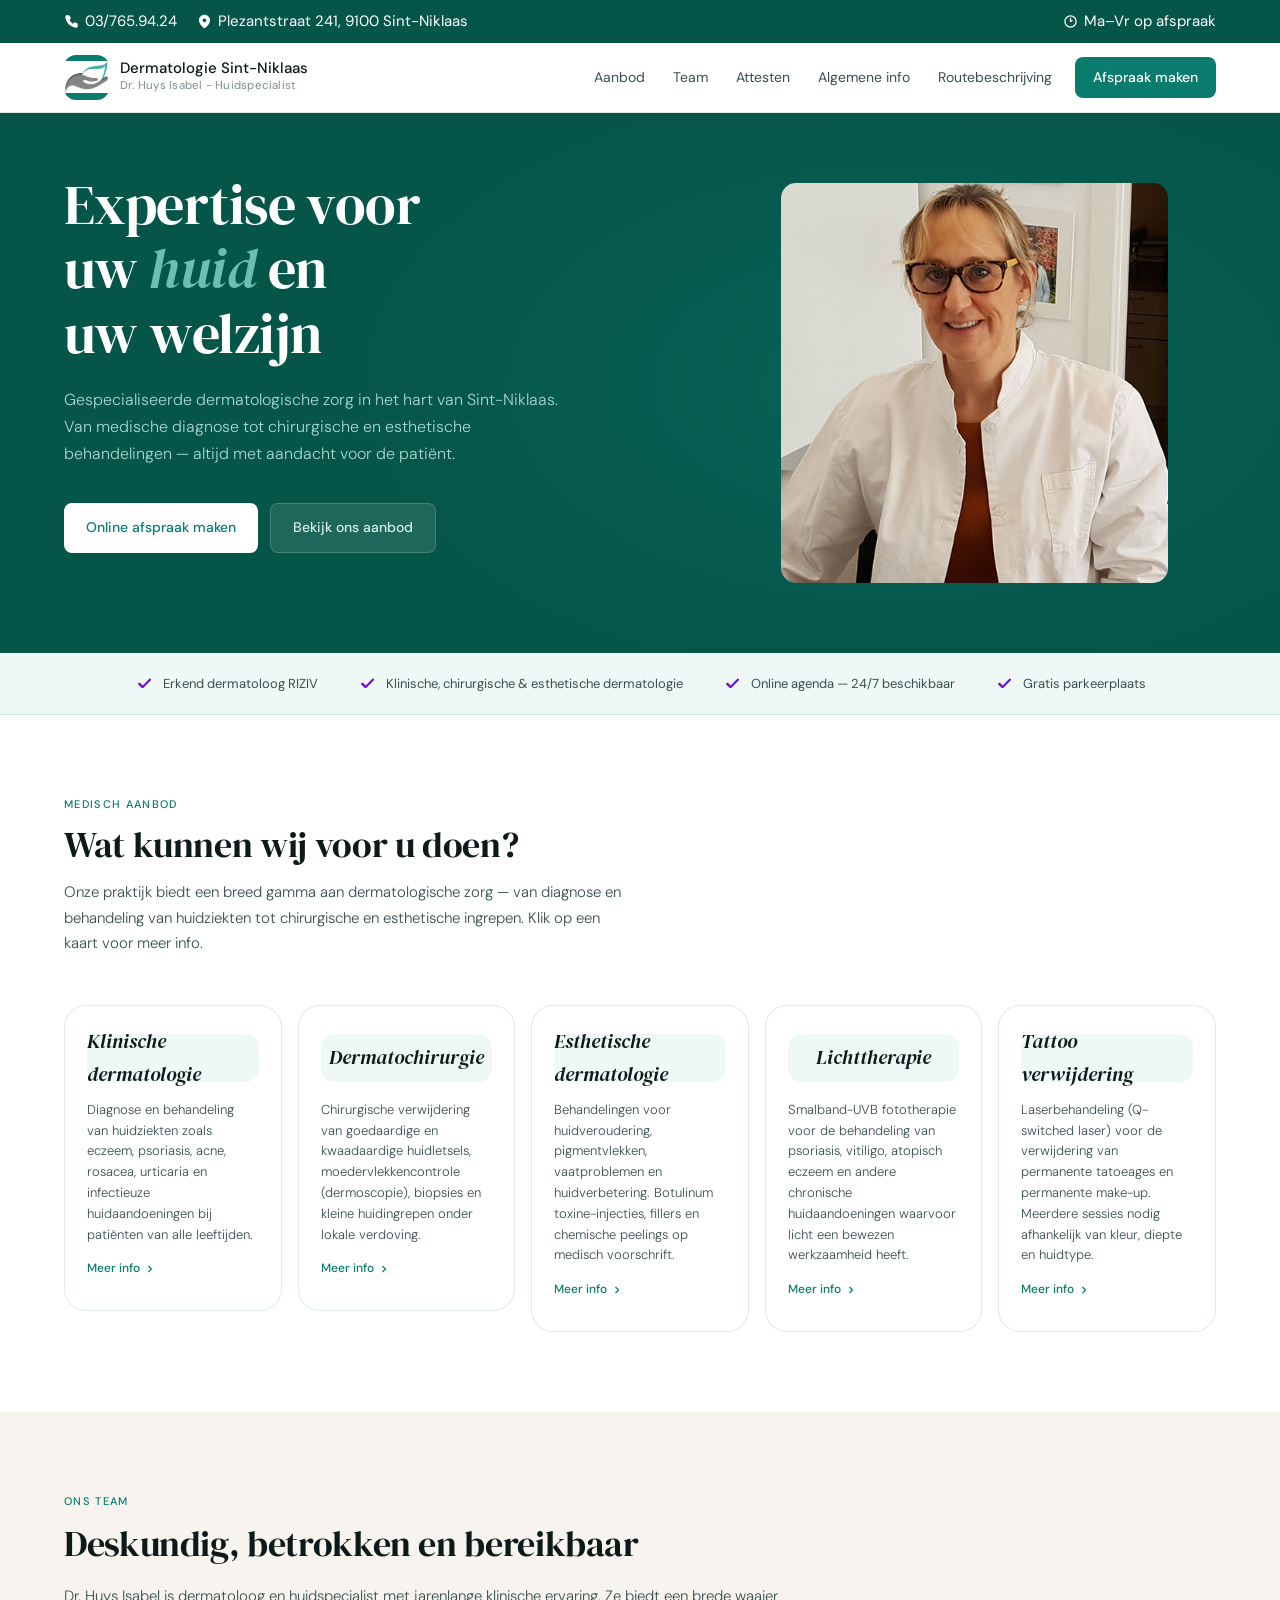
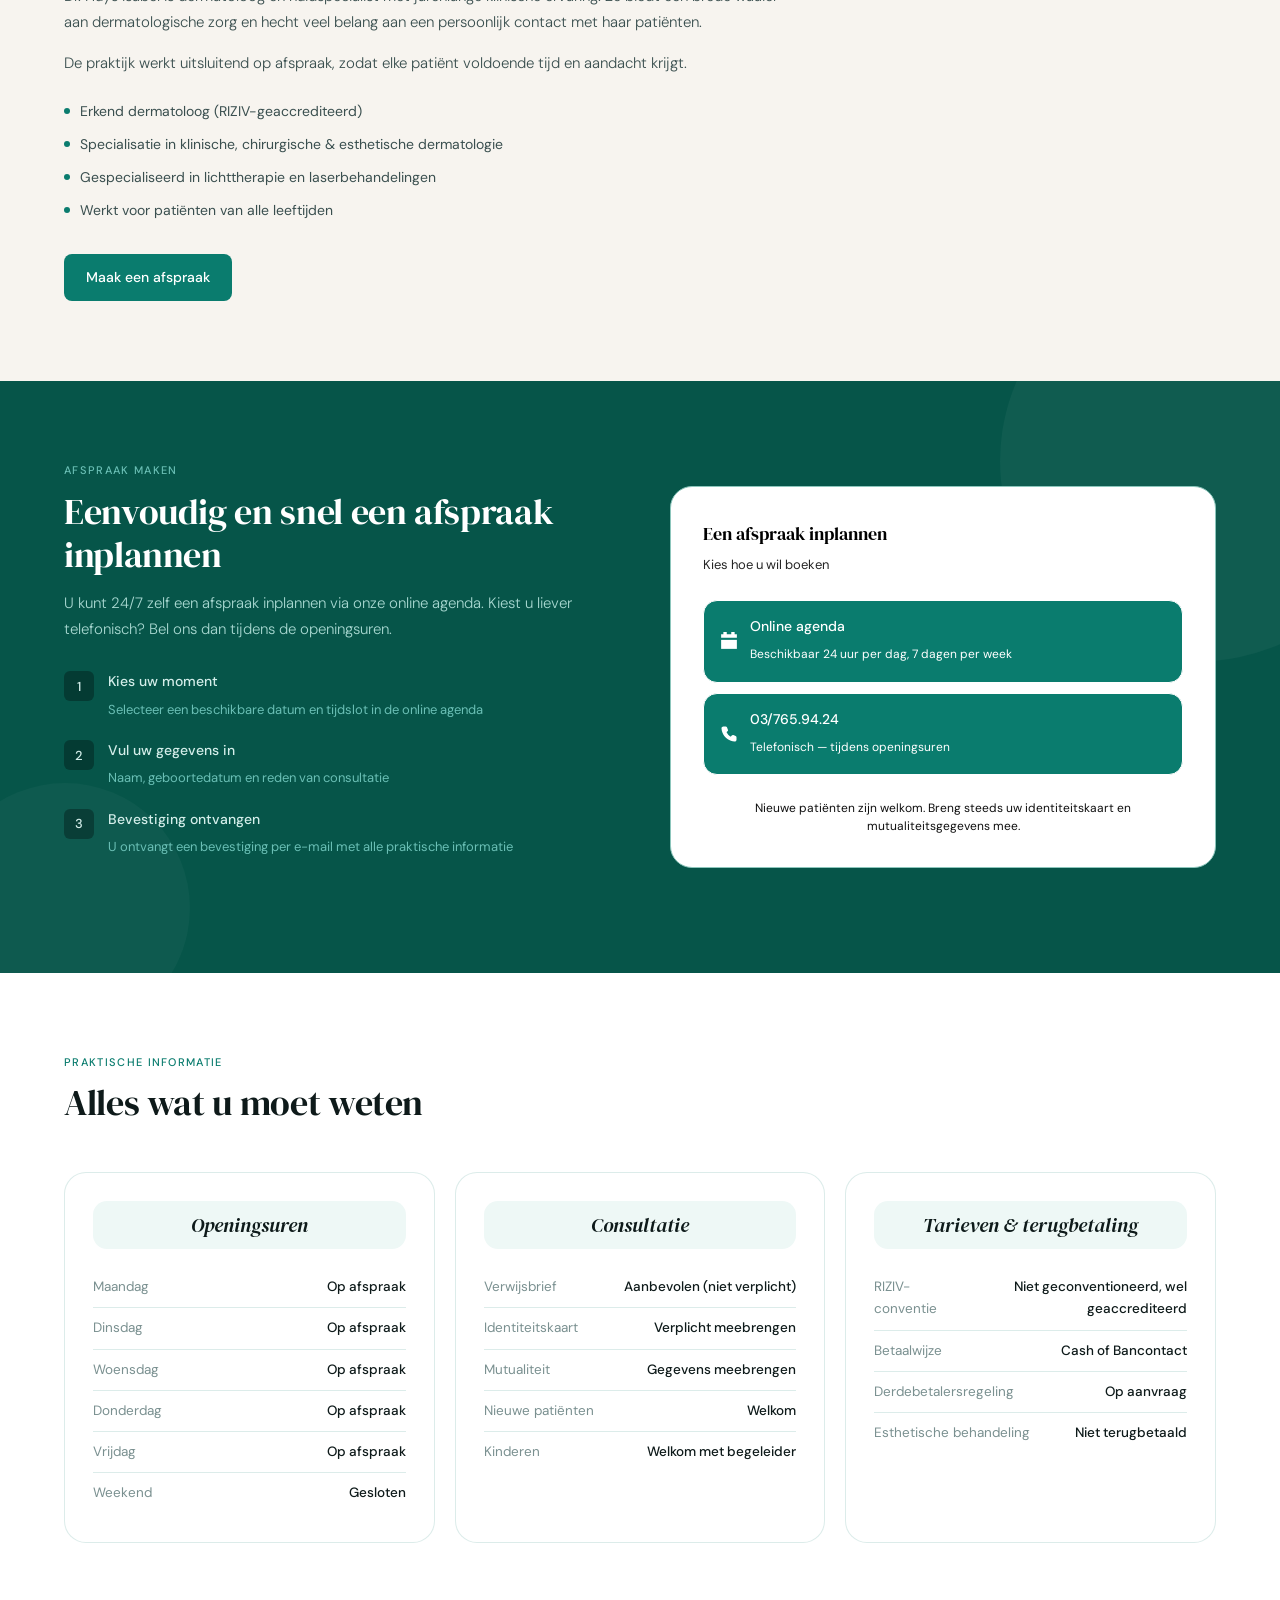
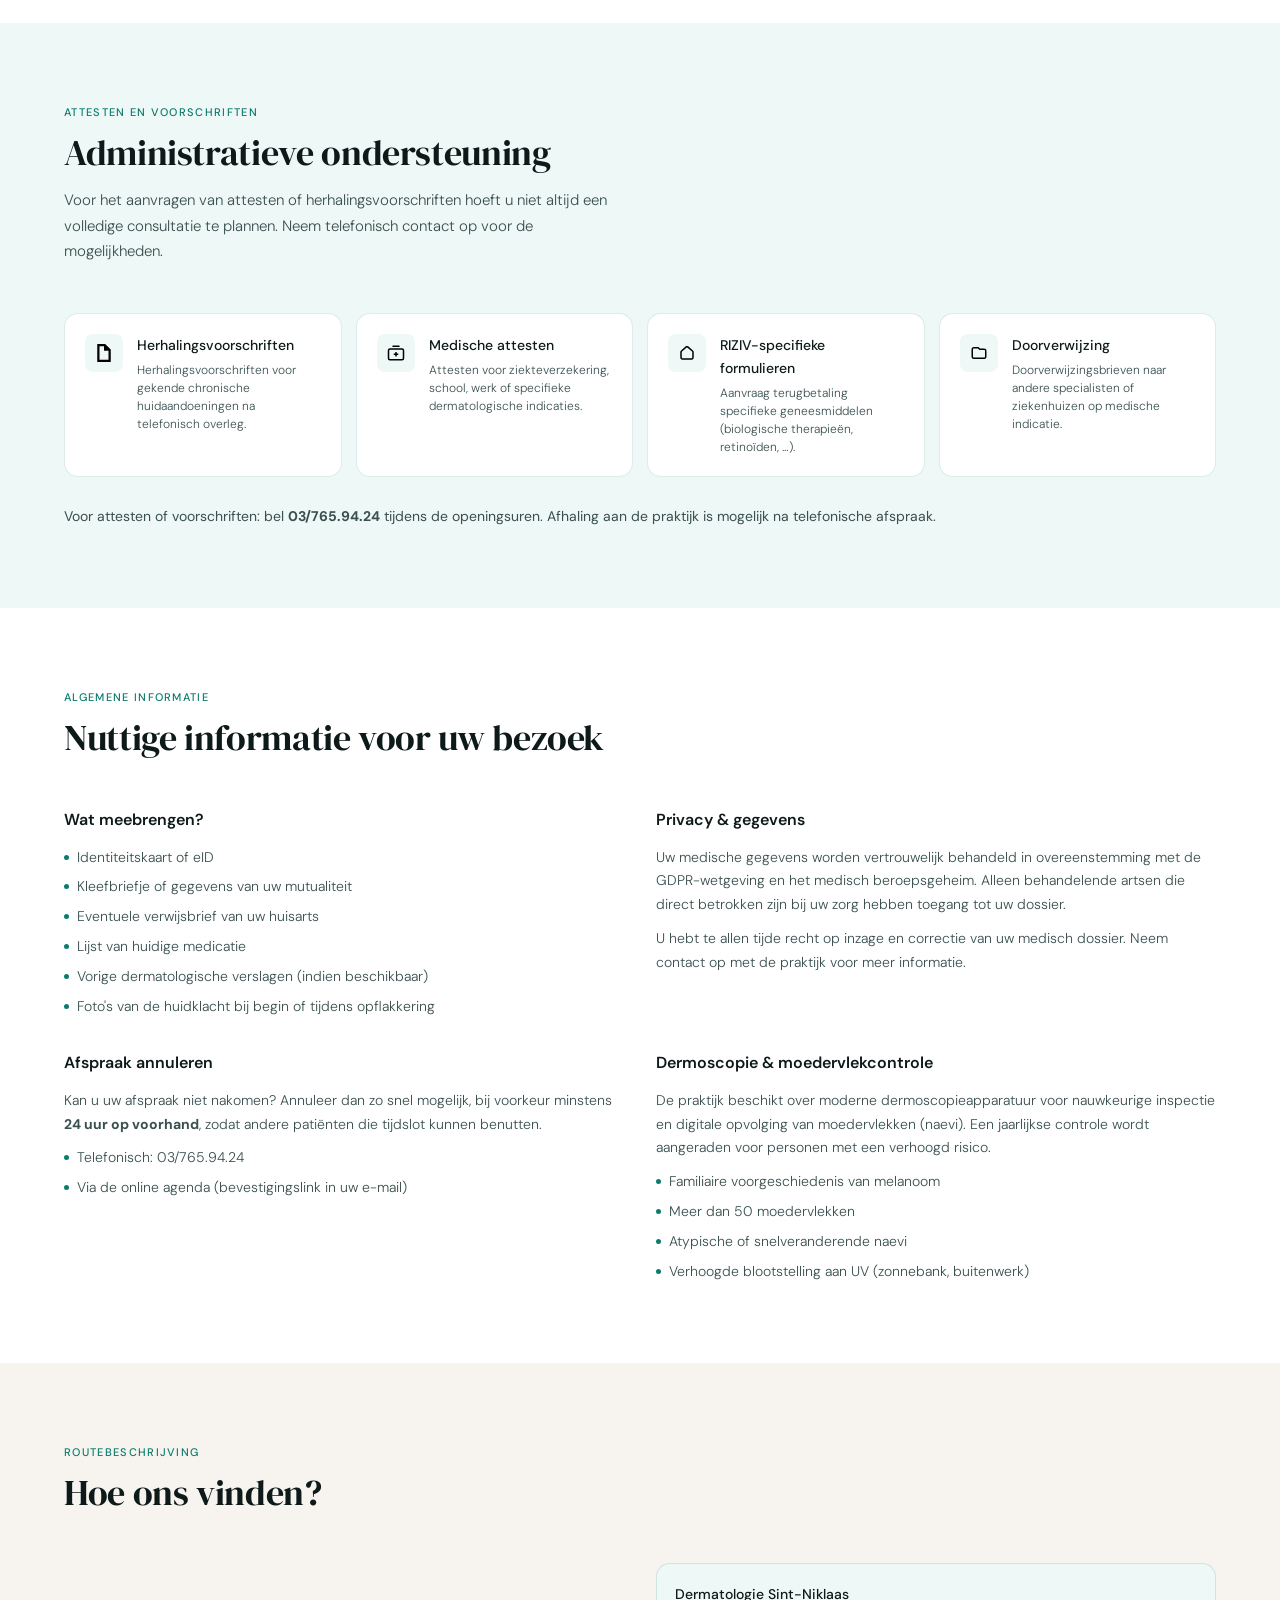
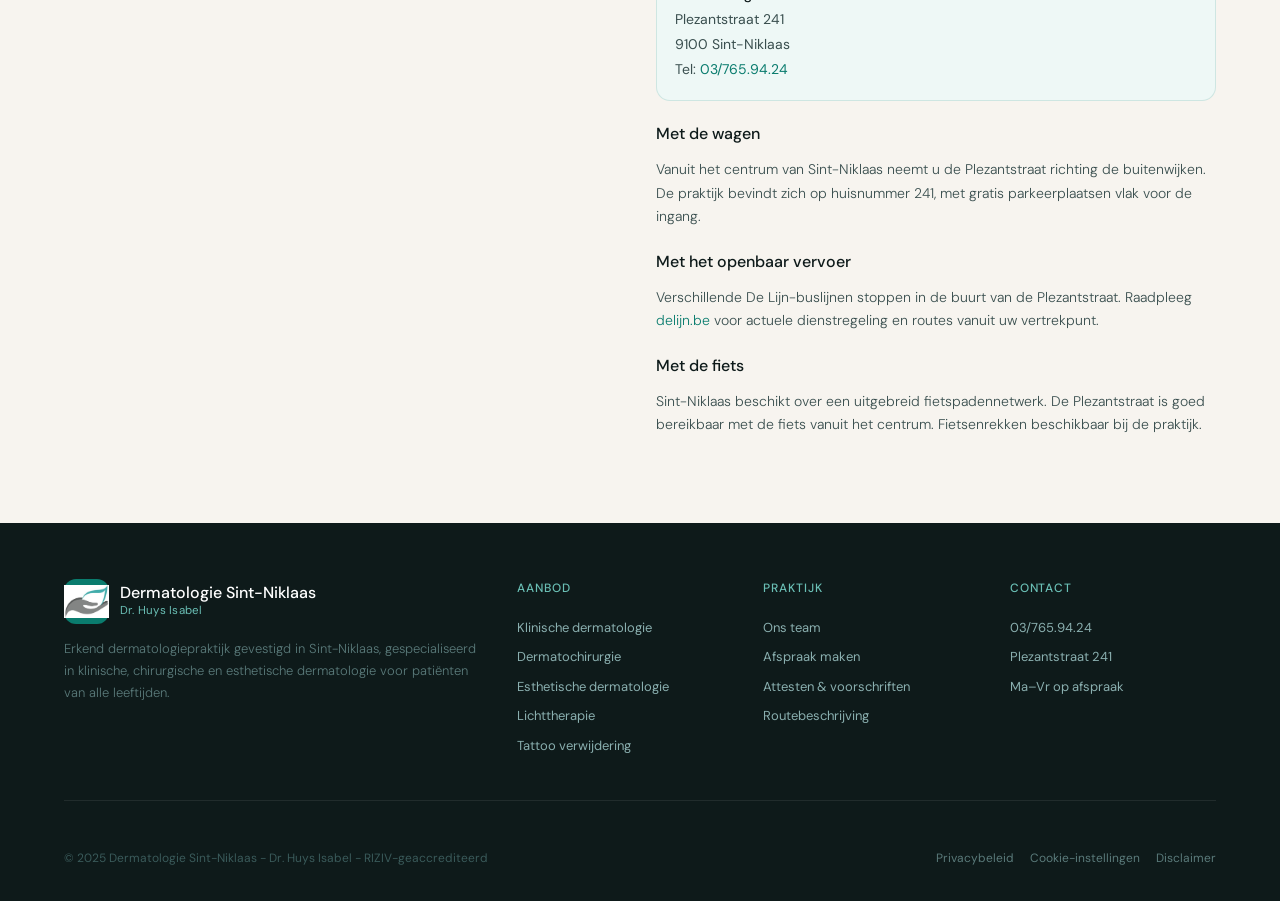
==== commit 02770ab8: "Veranderingen Google Maps en website code gecleaned" ====
--- a/index.html
+++ b/index.html
@@ -33,7 +33,7 @@
 <header class="header" id="header">
   <a href="#" class="logo">
     <div class="logo-mark">
-      <img src="Images/logo.png" alt="logo" style="height: 100% ; width: 100% ;"/>
+      <img src="Images/logo.png" alt="logo">
     </div>
     <div>
       <div class="logo-name">Dermatologie Sint-Niklaas</div>
@@ -46,9 +46,7 @@
     <a href="#attesten">Attesten</a>
     <a href="#info">Algemene info</a>
     <a href="#route">Routebeschrijving</a>
-    <a href="#afspraak" class="nav-cta">
-      Afspraak maken
-    </a>
+    <a href="#afspraak" class="nav-cta">Afspraak maken</a>
   </nav>
   <button class="hamburger" onclick="document.getElementById('nav').classList.toggle('open')" aria-label="Menu openen">
     <span></span><span></span><span></span>
@@ -61,12 +59,8 @@
     <h1>Expertise voor<br>uw <em>huid</em> en<br>uw welzijn</h1>
     <p class="hero-desc">Gespecialiseerde dermatologische zorg in het hart van Sint-Niklaas. Van medische diagnose tot chirurgische en esthetische behandelingen — altijd met aandacht voor de patiënt.</p>
     <div class="hero-actions">
-      <a href="#afspraak" class="btn btn-white">
-        Online afspraak maken
-      </a>
-      <a href="#aanbod" class="btn btn-ghost">
-        Bekijk ons aanbod
-      </a>
+      <a href="#afspraak" class="btn btn-white">Online afspraak maken</a>
+      <a href="#aanbod" class="btn btn-ghost">Bekijk ons aanbod</a>
     </div>
   </div>
   <div class="hero-images">
@@ -197,7 +191,7 @@
     <div class="team-text">
       <div class="eyebrow">Ons team</div>
       <h2 class="section-title">Deskundig, betrokken en bereikbaar</h2>
-      <p>Dr. Huys Isabel is dermatoloog en huidspecialist met jarenlange klinische ervaring. Ze biedt <br> een brede waaier aan dermatologische zorg en hecht veel belang aan een persoonlijk contact met haar patiënten.</p>
+      <p>Dr. Huys Isabel is dermatoloog en huidspecialist met jarenlange klinische ervaring. Ze biedt een brede waaier aan dermatologische zorg en hecht veel belang aan een persoonlijk contact met haar patiënten.</p>
       <p>De praktijk werkt uitsluitend op afspraak, zodat elke patiënt voldoende tijd en aandacht krijgt.</p>
       <div class="team-creds">
         <div class="cred-item"><div class="cred-dot"></div>Erkend dermatoloog (RIZIV-geaccrediteerd)</div>
@@ -205,10 +199,7 @@
         <div class="cred-item"><div class="cred-dot"></div>Gespecialiseerd in lichttherapie en laserbehandelingen</div>
         <div class="cred-item"><div class="cred-dot"></div>Werkt voor patiënten van alle leeftijden</div>
       </div>
-      <a href="#afspraak" class="btn btn-teal">
-        <svg viewBox="0 0 24 24"><rect x="3" y="4" width="18" height="18" rx="2"/><line x1="16" y1="2" x2="16" y2="6"/><line x1="8" y1="2" x2="8" y2="6"/><line x1="3" y1="10" x2="21" y2="10"/></svg>
-        Maak een afspraak
-      </a>
+      <a href="#afspraak" class="btn btn-teal">Maak een afspraak</a>
     </div>
   </div>
 </section>
@@ -249,7 +240,7 @@
       <div class="appt-card-sub">Kies hoe u wil boeken</div>
       <div class="appt-options">
         <a href="https://onlinebooking.myorganizer.online?guid=MmE2ZjE2NGQtZTBhZC00NzQ1LTliNDYtNjNiOTc2MGVhNzIw&role=OA%3D%3D&language=bmxfQkU%3D" target="_blank" class="appt-opt">
-          <svg viewBox="0 0 24 24"><rect x="3" y="4" width="18" height="18" rx="2"/><line x1="16" y1="2" x2="16" y2="6"/><line x1="8" y1="2" x2="8" y2="6"/><line x1="3" y1="10" x2="21" y2="10"/></svg>
+          <img src="Images/agenda_icon.svg" alt="agenda">
           <div class="appt-opt-text">
             <strong>Online agenda</strong>
             <span>Beschikbaar 24 uur per dag, 7 dagen per week</span>
@@ -276,10 +267,9 @@
   </div>
   <div class="info-grid">
     <div class="info-card">
-      <div class="info-card-icon">
-        <svg viewBox="0 0 24 24"><circle cx="12" cy="12" r="10"/><polyline points="12,6 12,12 16,14"/></svg>
-      </div>
-      <h3>Openingsuren</h3>
+      <div class="service-icon">
+        Openingsuren
+      </div>
       <dl class="info-rows">
         <div class="info-row"><dt>Maandag</dt><dd>Op afspraak</dd></div>
         <div class="info-row"><dt>Dinsdag</dt><dd>Op afspraak</dd></div>
@@ -290,10 +280,9 @@
       </dl>
     </div>
     <div class="info-card">
-      <div class="info-card-icon">
-        <svg viewBox="0 0 24 24"><path d="M17 21v-2a4 4 0 00-4-4H5a4 4 0 00-4 4v2"/><circle cx="9" cy="7" r="4"/><path d="M23 21v-2a4 4 0 00-3-3.87"/><path d="M16 3.13a4 4 0 010 7.75"/></svg>
-      </div>
-      <h3>Consultatie</h3>
+      <div class="service-icon">
+        Consultatie
+      </div>
       <dl class="info-rows">
         <div class="info-row"><dt>Verwijsbrief</dt><dd>Aanbevolen (niet verplicht)</dd></div>
         <div class="info-row"><dt>Identiteitskaart</dt><dd>Verplicht meebrengen</dd></div>
@@ -303,10 +292,9 @@
       </dl>
     </div>
     <div class="info-card">
-      <div class="info-card-icon">
-        <svg viewBox="0 0 24 24"><rect x="2" y="5" width="20" height="14" rx="2"/><line x1="2" y1="10" x2="22" y2="10"/></svg>
-      </div>
-      <h3>Tarieven & terugbetaling</h3>
+      <div class="service-icon">
+        Tarieven & terugbetaling
+      </div>
       <dl class="info-rows">
         <div class="info-row"><dt>RIZIV-conventie</dt><dd>Niet geconventioneerd, wel geaccrediteerd</dd></div>
         <div class="info-row"><dt>Betaalwijze</dt><dd>Cash of Bancontact</dd></div>
@@ -326,28 +314,28 @@
   </div>
   <div class="attest-grid">
     <div class="attest-item">
-      <div class="attest-icon"><svg viewBox="0 0 24 24"><path d="M14 2H6a2 2 0 00-2 2v16a2 2 0 002 2h12a2 2 0 002-2V8z"/><polyline points="14,2 14,8 20,8"/><line x1="16" y1="13" x2="8" y2="13"/><line x1="16" y1="17" x2="8" y2="17"/><polyline points="10,9 9,9 8,9"/></svg></div>
+      <div class="attest-icon"><img src="Images/papersheet.svg" alt=""></div>
       <div>
         <h4>Herhalingsvoorschriften</h4>
         <p>Herhalingsvoorschriften voor gekende chronische huidaandoeningen na telefonisch overleg.</p>
       </div>
     </div>
     <div class="attest-item">
-      <div class="attest-icon"><svg viewBox="0 0 24 24"><rect x="9" y="9" width="13" height="13" rx="2"/><path d="M5 15H4a2 2 0 01-2-2V4a2 2 0 012-2h9a2 2 0 012 2v1"/></svg></div>
+      <div class="attest-icon"><img src="Images/medCertificate.svg" alt=""></div>
       <div>
         <h4>Medische attesten</h4>
         <p>Attesten voor ziekteverzekering, school, werk of specifieke dermatologische indicaties.</p>
       </div>
     </div>
     <div class="attest-item">
-      <div class="attest-icon"><svg viewBox="0 0 24 24"><path d="M3 9l9-7 9 7v11a2 2 0 01-2 2H5a2 2 0 01-2-2z"/><polyline points="9,22 9,12 15,12 15,22"/></svg></div>
+      <div class="attest-icon"><img src="Images/riziv.svg" alt=""></div>
       <div>
         <h4>RIZIV-specifieke formulieren</h4>
         <p>Aanvraag terugbetaling specifieke geneesmiddelen (biologische therapieën, retinoïden, …).</p>
       </div>
     </div>
     <div class="attest-item">
-      <div class="attest-icon"><svg viewBox="0 0 24 24"><path d="M22 19a2 2 0 01-2 2H4a2 2 0 01-2-2V5a2 2 0 012-2h5l2 3h9a2 2 0 012 2z"/></svg></div>
+      <div class="attest-icon"><img src="Images/doorverwijzing.svg" alt=""></div>
       <div>
         <h4>Doorverwijzing</h4>
         <p>Doorverwijzingsbrieven naar andere specialisten of ziekenhuizen op medische indicatie.</p>
@@ -365,10 +353,7 @@
   </div>
   <div class="general-grid">
     <div class="general-block">
-      <h3>
-        <svg viewBox="0 0 24 24"><circle cx="12" cy="12" r="10"/><line x1="12" y1="8" x2="12" y2="12"/><line x1="12" y1="16" x2="12.01" y2="16"/></svg>
-        Wat meebrengen?
-      </h3>
+      <h3>Wat meebrengen?</h3>
       <ul>
         <li>Identiteitskaart of eID</li>
         <li>Kleefbriefje of gegevens van uw mutualiteit</li>
@@ -379,29 +364,20 @@
       </ul>
     </div>
     <div class="general-block">
-      <h3>
-        <svg viewBox="0 0 24 24"><path d="M12 22s8-4 8-10V5l-8-3-8 3v7c0 6 8 10 8 10z"/></svg>
-        Privacy & gegevens
-      </h3>
+      <h3>Privacy & gegevens</h3>
       <p>Uw medische gegevens worden vertrouwelijk behandeld in overeenstemming met de GDPR-wetgeving en het medisch beroepsgeheim. Alleen behandelende artsen die direct betrokken zijn bij uw zorg hebben toegang tot uw dossier.</p>
       <p style="margin-top: 10px;">U hebt te allen tijde recht op inzage en correctie van uw medisch dossier. Neem contact op met de praktijk voor meer informatie.</p>
     </div>
     <div class="general-block">
-      <h3>
-        <svg viewBox="0 0 24 24"><path d="M10 15l5-5-5-5"/><line x1="4" y1="12" x2="15" y2="12"/><path d="M15 3h4a2 2 0 012 2v14a2 2 0 01-2 2h-4"/></svg>
-        Afspraak annuleren
-      </h3>
-      <p>Kan u uw afspraak niet nakomen? Annuleer dan zo snel mogelijk, bij voorkeur minstens <strong>24 uur op voorhand</strong>, zodat andere patiënten die tijd slot kunnen benutten.</p>
+      <h3>Afspraak annuleren</h3>
+      <p>Kan u uw afspraak niet nakomen? Annuleer dan zo snel mogelijk, bij voorkeur minstens <strong>24 uur op voorhand</strong>, zodat andere patiënten die tijdslot kunnen benutten.</p>
       <ul style="margin-top: 10px;">
         <li>Telefonisch: 03/765.94.24</li>
         <li>Via de online agenda (bevestigingslink in uw e-mail)</li>
       </ul>
     </div>
     <div class="general-block">
-      <h3>
-        <svg viewBox="0 0 24 24"><path d="M18 8h1a4 4 0 010 8h-1"/><path d="M2 8h16v9a4 4 0 01-4 4H6a4 4 0 01-4-4V8z"/><line x1="6" y1="1" x2="6" y2="4"/><line x1="10" y1="1" x2="10" y2="4"/><line x1="14" y1="1" x2="14" y2="4"/></svg>
-        Dermoscopie & moedervlekcontrole
-      </h3>
+      <h3>Dermoscopie & moedervlekcontrole</h3>
       <p>De praktijk beschikt over moderne dermoscopieapparatuur voor nauwkeurige inspectie en digitale opvolging van moedervlekken (naevi). Een jaarlijkse controle wordt aangeraden voor personen met een verhoogd risico.</p>
       <ul style="margin-top: 10px;">
         <li>Familiaire voorgeschiedenis van melanoom</li>
@@ -422,11 +398,16 @@
   <div class="route-grid">
     <div>
       <div class="map-placeholder">
-        <svg viewBox="0 0 24 24"><path d="M21 10c0 7-9 13-9 13s-9-6-9-13a9 9 0 0118 0z"/><circle cx="12" cy="10" r="3"/></svg>
-        <p>Plezantstraat 241, 9100 Sint-Niklaas</p>
-        <a href="https://www.google.com/maps/search/?api=1&query=Plezantstraat+241+9100+Sint-Niklaas" target="_blank">
-          Openen in Google Maps ↗
-        </a>
+        <iframe
+                src="https://www.google.com/maps?q=Plezantstraat+241+9100+Sint-Niklaas&output=embed"
+                width="100%"
+                height="100%"
+                style="border:0; border-radius:inherit;"
+                allowfullscreen=""
+                loading="lazy"
+                referrerpolicy="no-referrer-when-downgrade"
+                title="Kaart Dermatologie Sint-Niklaas">
+        </iframe>
       </div>
     </div>
     <div class="route-info">
@@ -452,7 +433,7 @@
     <div class="footer-brand">
       <div class="logo" style="margin-bottom: 14px;">
         <div class="logo-mark">
-          <img src="Images/logo.png" alt="logo" style="height: 100%; width: 100%;"/>
+          <img src="Images/logo.png" alt="logo">
         </div>
         <div>
           <div class="logo-name">Dermatologie Sint-Niklaas</div>
@@ -479,21 +460,18 @@
     <div class="footer-col">
       <h4>Contact</h4>
       <div class="footer-contact-item">
-        <svg viewBox="0 0 24 24"><path d="M22 16.92v3a2 2 0 01-2.18 2 19.79 19.79 0 01-8.63-3.07A19.5 19.5 0 013.09 10.81 19.79 19.79 0 01.02 2.18 2 2 0 012 0h3a2 2 0 012 1.72c.127.96.361 1.903.7 2.81a2 2 0 01-.45 2.11L6.09 7.91a16 16 0 006 6l1.27-1.27a2 2 0 012.11-.45c.907.339 1.85.573 2.81.7A2 2 0 0122 14z"/></svg>
         03/765.94.24
       </div>
       <div class="footer-contact-item">
-        <svg viewBox="0 0 24 24"><path d="M21 10c0 7-9 13-9 13s-9-6-9-13a9 9 0 0118 0z"/><circle cx="12" cy="10" r="3"/></svg>
         Plezantstraat 241
       </div>
       <div class="footer-contact-item">
-        <svg viewBox="0 0 24 24"><circle cx="12" cy="12" r="10"/><polyline points="12,6 12,12 16,14"/></svg>
         Ma–Vr op afspraak
       </div>
     </div>
   </div>
   <div class="footer-bottom">
-    <span>© 2025 Dermatologie Sint-Niklaas · Dr. Huys Isabel · RIZIV-geaccrediteerd</span>
+    <span>© 2025 Dermatologie Sint-Niklaas - Dr. Huys Isabel - RIZIV-geaccrediteerd</span>
     <div style="display: flex; gap: 16px;">
       <a href="#">Privacybeleid</a>
       <a href="#">Cookie-instellingen</a>
--- a/style.css
+++ b/style.css
@@ -43,10 +43,8 @@
     align-items: center;
     gap: 12px;
 }
-.topbar a { color: #d4eeea; }
 .topbar-left { display: flex; gap: 20px; }
 .topbar-item { display: flex; align-items: center; gap: 6px; }
-.topbar-item svg { width: 13px; height: 13px; stroke: #6abfb5; fill: none; flex-shrink: 0; }
 .topbar-img { width: 15px; height: 15px; filter: invert(1); }
 
 /* ── HEADER / NAV ── */
@@ -76,7 +74,6 @@
     display: flex; align-items: center; justify-content: center;
     flex-shrink: 0;
 }
-.logo-mark svg { width: 22px; height: 22px; stroke: #fff; fill: none; stroke-width: 1.8; }
 .logo-name { font-size: 15px; font-weight: 500; color: var(--ink); line-height: 1.2; }
 .logo-sub { font-size: 11.5px; color: var(--ink-3); letter-spacing: 0.02em; }
 
@@ -139,21 +136,6 @@
     pointer-events: none;
 }
 .hero-content { padding-bottom: 80px; position: relative; z-index: 1; }
-.hero-tag {
-    display: inline-flex;
-    align-items: center;
-    gap: 7px;
-    background: rgba(212,238,234,0.15);
-    border: 1px solid rgba(212,238,234,0.25);
-    color: #a8d8d1;
-    font-size: 12px;
-    letter-spacing: 0.08em;
-    text-transform: uppercase;
-    padding: 5px 12px;
-    border-radius: 100px;
-    margin-bottom: 24px;
-}
-.hero-tag-dot { width: 6px; height: 6px; background: #6abfb5; border-radius: 50%; }
 .hero h1 {
     font-family: 'DM Serif Display', serif;
     font-size: clamp(36px, 5vw, 56px);
@@ -194,9 +176,6 @@
 .btn-ghost:hover { background: rgba(255,255,255,0.18); }
 .btn-teal { background: var(--teal); color: #fff; }
 .btn-teal:hover { background: var(--teal-d); }
-.btn-outline { background: transparent; color: var(--teal); border: 1.5px solid var(--teal); }
-.btn-outline:hover { background: var(--teal-xl); }
-
 
 /* ── TRUST BAR ── */
 .trust-bar {
@@ -348,53 +327,6 @@
 }
 .cred-dot { width: 6px; height: 6px; background: var(--teal); border-radius: 50%; margin-top: 8px; flex-shrink: 0; }
 
-/*.doctor-profile {*/
-/*    background: var(--white);*/
-/*    border: 3px solid var(--border);*/
-/*    border-radius: var(--radius-l);*/
-/*    overflow: hidden;*/
-/*}*/
-
-.doctor-profile {
-    background: var(--white);
-    border: 3px solid var(--border);
-    border-radius: var(--radius-l);
-    overflow: hidden;
-    width: 300px;
-}
-.doctor-photo-placeholder {
-    background: linear-gradient(160deg, var(--teal-d) 0%, var(--teal) 60%, #1d9e75 100%);
-    height: 300px;
-    display: flex;
-    align-items: center;
-    justify-content: center;
-    position: relative;
-}
-.doctor-photo-placeholder::after {
-    content: '';
-    position: absolute;
-    bottom: 0; left: 0; right: 0;
-    height: 60px;
-}
-.doctor-initials-big {
-    font-family: 'DM Serif Display', serif;
-    font-size: 80px;
-    color: rgba(255,255,255,0.2);
-    letter-spacing: -4px;
-}
-.doctor-profile-info { padding: 24px; }
-.doctor-profile-info h3 { font-size: 20px; font-weight: 500; color: var(--ink); margin-bottom: 4px; }
-.doctor-profile-info .spec { font-size: 13px; color: var(--teal); font-weight: 500; letter-spacing: 0.04em; margin-bottom: 16px; }
-.doctor-tags { display: flex; flex-wrap: wrap; gap: 6px; }
-.tag {
-    font-size: 11px;
-    font-weight: 500;
-    background: var(--teal-xl);
-    color: var(--teal-d);
-    border-radius: 100px;
-    padding: 4px 10px;
-}
-
 /* ── APPOINTMENT ── */
 .appt-section {
     background: var(--teal-d);
@@ -437,9 +369,8 @@
 }
 .step-num {
     width: 30px; height: 30px;
-    background: rgba(255,255,255,0.1);
-    border: 1px solid rgba(255,255,255,0.18);
-    border-radius: 50%;
+    background: rgba(0, 0, 0, 0.3);
+    border-radius: 20%;
     display: flex; align-items: center; justify-content: center;
     font-size: 13px; font-weight: 500; color: #d4eeea;
     flex-shrink: 0; margin-top: 1px;
@@ -468,7 +399,7 @@
 }
 .appt-opt:hover { background: var(--teal-d); border-color: rgba(250, 250, 250, 0.96); }
 .appt-opt svg { width: 18px; height: 18px; stroke: #ffffff; fill: none; stroke-width: 1.8; flex-shrink: 0; }
-.appt-opt img { width: 18px; height: 18px; stroke: #ffffff; fill: none; stroke-width: 1.8; flex-shrink: 0; filter: invert()}
+.appt-opt img { width: 18px; height: 18px; flex-shrink: 0; filter: invert(); }
 .appt-opt-text strong { display: block; font-size: 14px; color: #ffffff; font-weight: 500; }
 .appt-opt-text span { font-size: 12px; color: #ffffff; }
 .appt-note { font-size: 12px; color: #101010; text-align: center; line-height: 1.5; }
@@ -485,15 +416,6 @@
     border-radius: var(--radius-l);
     padding: 28px;
 }
-.info-card-icon {
-    width: 44px; height: 44px;
-    background: var(--teal-xl);
-    border-radius: var(--radius-m);
-    display: flex; align-items: center; justify-content: center;
-    margin-bottom: 18px;
-}
-.info-card-icon svg { width: 20px; height: 20px; stroke: var(--teal); fill: none; stroke-width: 1.8; }
-.info-card h3 { font-size: 15px; font-weight: 500; color: var(--ink); margin-bottom: 14px; }
 .info-rows { display: flex; flex-direction: column; gap: 0; }
 .info-row {
     display: flex;
@@ -528,7 +450,7 @@
     display: flex; align-items: center; justify-content: center;
     flex-shrink: 0;
 }
-.attest-icon svg { width: 18px; height: 18px; stroke: var(--teal); fill: none; stroke-width: 1.8; }
+.attest-item img { width: 18px; height: 18px; }
 .attest-item h4 { font-size: 14px; font-weight: 500; color: var(--ink); margin-bottom: 4px; }
 .attest-item p { font-size: 12px; color: var(--ink-2); line-height: 1.5; font-weight: 300; }
 
@@ -538,43 +460,38 @@
     grid-template-columns: 1fr 1fr;
     gap: 32px;
 }
-.general-block h3 { font-size: 16px; font-weight: 500; color: var(--ink); margin-bottom: 12px; display: flex; align-items: center; gap: 8px; }
-.general-block h3 svg { width: 16px; height: 16px; stroke: var(--teal); fill: none; stroke-width: 2; }
+.general-block h3 { font-size: 16px; font-weight: 600; color: var(--ink); margin-bottom: 12px; display: flex; align-items: center; gap: 8px;  }
 .general-block p, .general-block li { font-size: 14px; color: var(--ink-2); line-height: 1.7; font-weight: 300; }
 .general-block ul { list-style: none; display: flex; flex-direction: column; gap: 6px; }
 .general-block ul li { display: flex; align-items: flex-start; gap: 8px; }
 .general-block ul li::before { content: ''; width: 5px; height: 5px; background: var(--teal); border-radius: 50%; margin-top: 9px; flex-shrink: 0; }
 
-/* ── MAP / ROUTE ── */
+/* MAP AND ROUTE */
 .route-grid {
     display: grid;
     grid-template-columns: 1fr 1fr;
-    gap: 40px;
-    align-items: start;
-}
+    gap: 2rem;
+    align-items: stretch;
+}
+
+.route-grid > div:first-child {
+    display: flex;
+}
+
 .map-placeholder {
-    background: var(--teal-xl);
-    border: 1px solid var(--border);
-    border-radius: var(--radius-l);
-    height: 320px;
-    display: flex;
-    flex-direction: column;
-    align-items: center;
-    justify-content: center;
-    gap: 12px;
-    color: var(--teal);
-}
-.map-placeholder svg { width: 40px; height: 40px; stroke: var(--teal); fill: none; stroke-width: 1.5; opacity: 0.5; }
-.map-placeholder p { font-size: 13px; color: var(--teal-d); }
-.map-placeholder a {
-    font-size: 13px; font-weight: 500; color: var(--teal);
-    background: var(--white);
-    border: 1px solid var(--border);
-    border-radius: var(--radius-s);
-    padding: 8px 16px;
-    margin-top: 6px;
-    display: inline-block;
-}
+    position: relative;
+    width: 100%;
+    overflow: hidden;
+    border-radius: 16px;
+    min-height: 320px;
+}
+
+.map-placeholder iframe {
+    display: block;
+    width: 100%;
+    height: 100%;
+}
+
 .route-info h3 { font-size: 16px; font-weight: 500; color: var(--ink); margin: 20px 0 10px; }
 .route-info h3:first-child { margin-top: 0; }
 .route-info p { font-size: 14px; color: var(--ink-2); line-height: 1.7; font-weight: 300; margin-bottom: 6px; }
